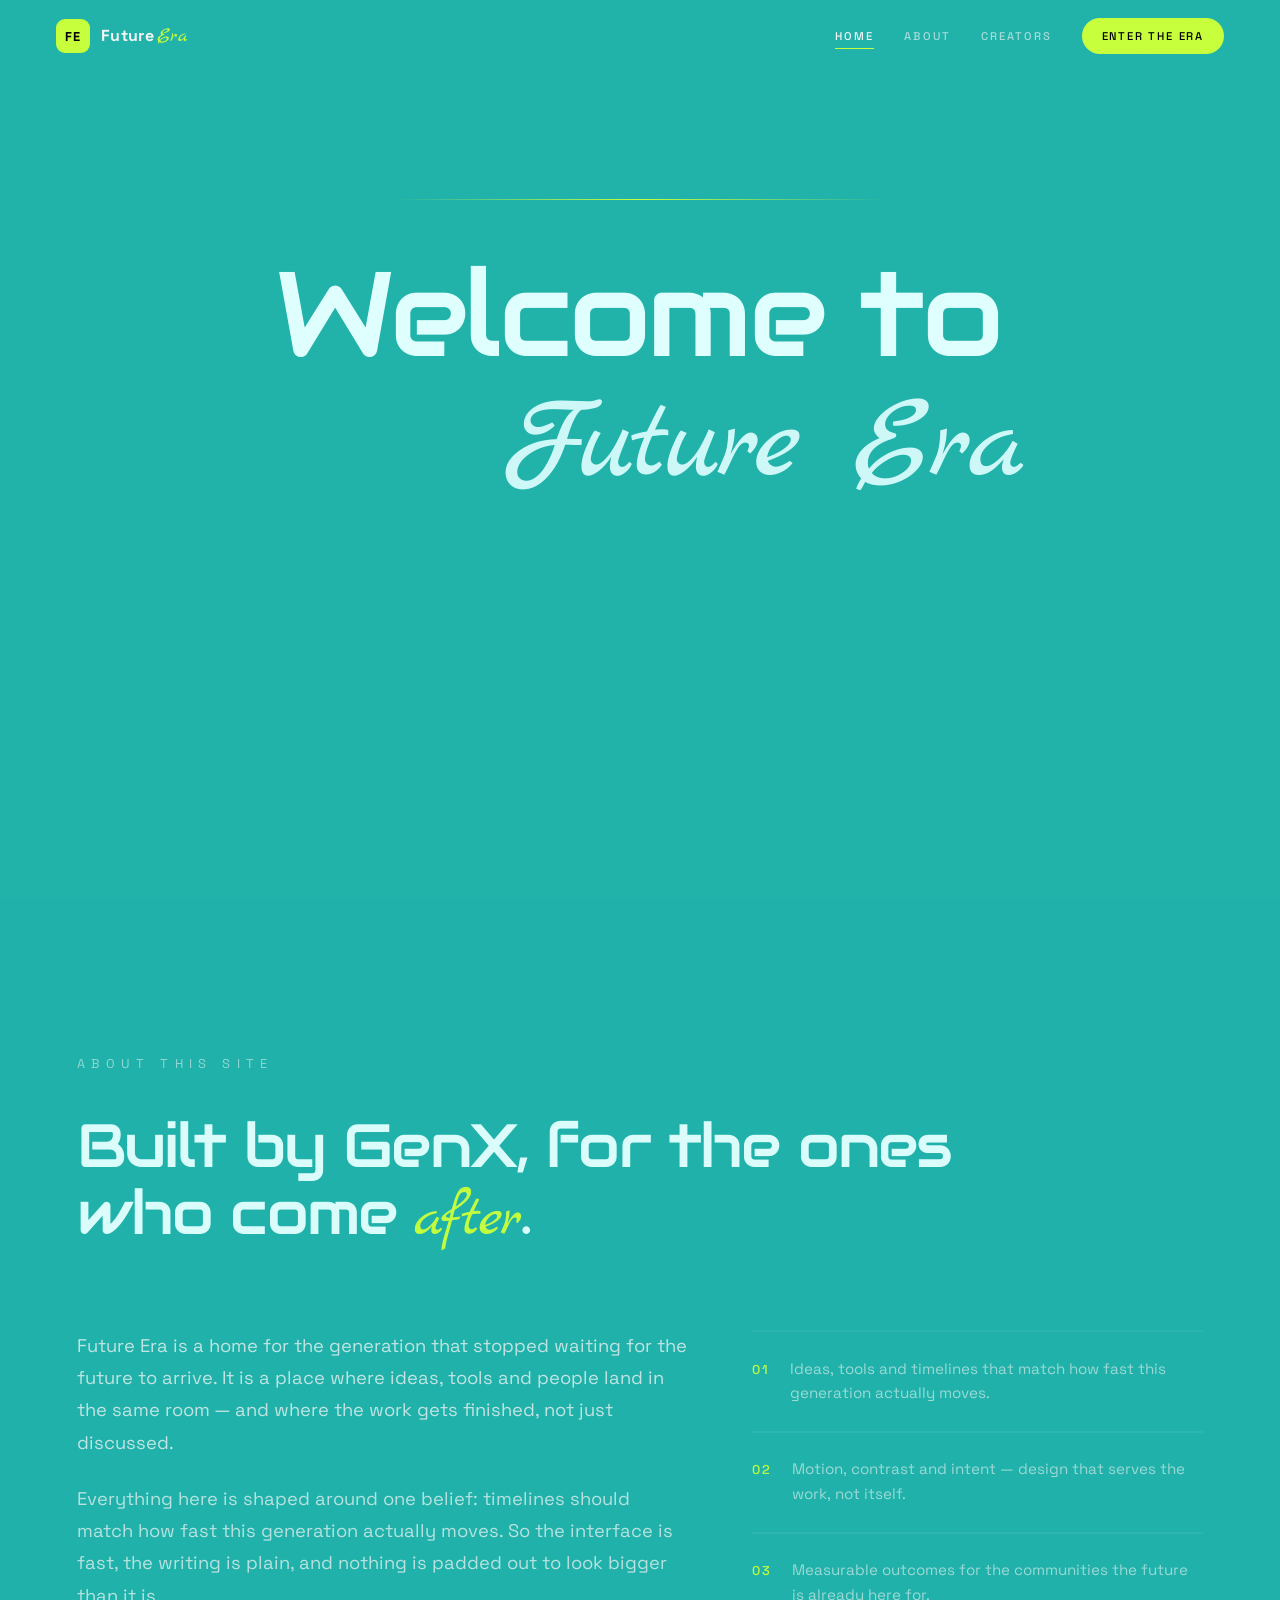
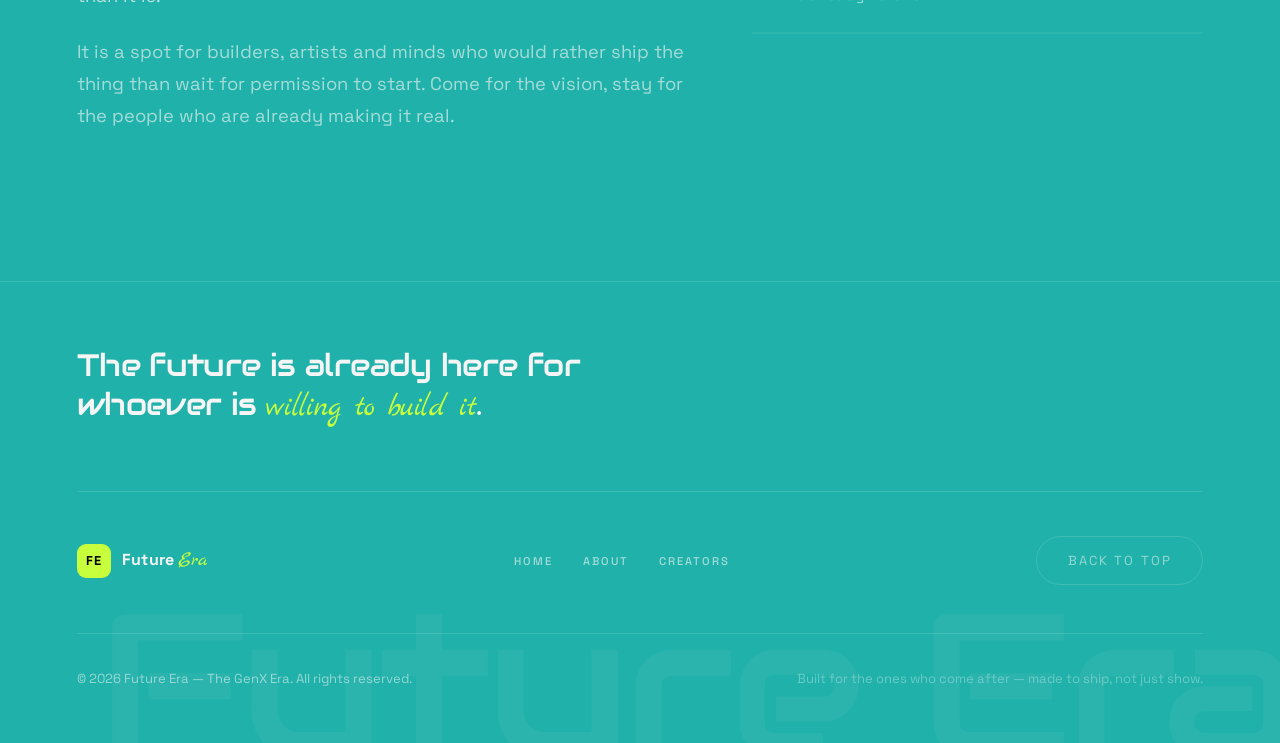
==== Frontend/index.html @ 9cb33aa2 "new project FutureEra" ====
<!DOCTYPE html>
<html lang="en">

<head>
    <meta charset="UTF-8" />
    <meta name="viewport" content="width=device-width, initial-scale=1.0" />
    <title>Future Era — The GenX Era</title>
    <link rel="preconnect" href="https://fonts.googleapis.com" />
    <link rel="preconnect" href="https://fonts.gstatic.com" crossorigin />
    <link
        href="https://fonts.googleapis.com/css2?family=Asimovian&family=Audiowide&family=Marck+Script&family=Space+Grotesk:wght@400;500;700&display=swap"
        rel="stylesheet">
    <link rel="stylesheet" href="style.css" />
</head>

<body>

    <!-- ============ NAVBAR ============ -->
    <header class="nav" id="nav">
        <a href="#intro" class="nav__logo" aria-label="Future Era — home">
            <span class="nav__mark" aria-hidden="true">FE</span>
            <span class="nav__word">Future<em>Era</em></span>
        </a>

        <nav class="nav__links" id="nav-links" aria-label="Main">
            <a href="#intro" class="nav__link is-active">Home</a>
            <a href="#about" class="nav__link">About</a>
            <a href="creators.html" class="nav__link">Creators</a>
            <a href="career.html" class="nav__cta">Enter the Era</a>
        </nav>

        <button class="nav__toggle" id="nav-toggle" aria-label="Toggle menu" aria-expanded="false"
            aria-controls="nav-links">
            <span></span><span></span><span></span>
        </button>
    </header>

    <!-- ============ PAGE 1 : INTRO ============ -->
    <section class="intro" id="intro">
        <div class="intro__grain" aria-hidden="true"></div>

        <div class="intro__inner">

            <span class="intro__eyebrow">Built by setu</span>

            <div class="intro__rule" aria-hidden="true"><span></span></div>

            <h1 class="intro__title">Welcome to</h1>
            <h1 class="intro__title1">Future Era</h1>

            <p class="intro__subtitle">The GenX Era</p>

            <div class="intro__actions">
                <a href="career.html" class="btn btn--solid">Enter the Era</a>
                <a href="#about" class="btn btn--ghost">Explore</a>
            </div>
        </div>

        
    </section>

    <!-- ============ PAGE 2 : ABOUT ============ -->
    <section class="about" id="about">
        <div class="about__inner">

            <span class="about__eyebrow" data-reveal>About this site</span>

            <h2 class="about__title" data-reveal>
                Built by GenX, for the ones<br />who come <em>after</em>.
            </h2>

            <div class="about__body">
                <div class="about__copy">
                    <p>
                        Future Era is a home for the generation that stopped waiting for the future
                        to arrive. It is a place where ideas, tools and people land in the same room
                        — and where the work gets finished, not just discussed.
                    </p>
                    <p>
                        Everything here is shaped around one belief: timelines should match how fast
                        this generation actually moves. So the interface is fast, the writing is
                        plain, and nothing is padded out to look bigger than it is.
                    </p>
                    <p>
                        It is a spot for builders, artists and minds who would rather ship the thing
                        than wait for permission to start. Come for the vision, stay for the people
                        who are already making it real.
                    </p>
                </div>

                <ul class="about__facts" data-reveal>
                    <li>
                        <strong>01</strong>
                        <span>Ideas, tools and timelines that match how fast this generation actually moves.</span>
                    </li>
                    <li>
                        <strong>02</strong>
                        <span>Motion, contrast and intent — design that serves the work, not itself.</span>
                    </li>
                    <li>
                        <strong>03</strong>
                        <span>Measurable outcomes for the communities the future is already here for.</span>
                    </li>
                </ul>
            </div>

        </div>
    </section>

    <!-- ============ FOOTER ============ -->
    <footer class="footer" id="footer">
        <div class="footer__inner">

            <p class="footer__statement">
                The future is already here for<br />whoever is <em>willing to build it</em>.
            </p>

            <div class="footer__top">
                <a href="#intro" class="footer__logo" aria-label="Future Era — back to top">
                    <span class="footer__mark">FE</span>
                    <span class="footer__word">Future<em>Era</em></span>
                </a>

                <nav class="footer__links" aria-label="Footer">
                    <a href="#intro">Home</a>
                    <a href="#about">About</a>
                    <a href="creators.html">Creators</a>
                </nav>

                <a href="#intro" class="btn btn--ghost footer__back">Back to top</a>
            </div>

            <div class="footer__bottom">
                <p class="footer__copy">
                    © <span id="year"></span> Future Era — The GenX Era. All rights reserved.
                </p>

                <p class="footer__tagline">
                    Built for the ones who come after — made to ship, not just show.
                </p>
            </div>

        </div>
    </footer>

    <script src="vendor/gsap.min.js"></script>
    <script src="vendor/ScrollTrigger.min.js"></script>
    <script src="script.js"></script>
</body>

</html>
---- Frontend/style.css ----
﻿* {
    margin: 0;
    padding: 0;
    box-sizing: border-box;
}

html {
    scroll-behavior: smooth;
}

body {
    background: lightseagreen;
    color: lightcyan;
    overflow-x: hidden;
}

a {
    color: inherit;
    text-decoration: none;
}

/* ================= NAVBAR ================= */

.nav {
    position: fixed;
    top: 0;
    left: 0;
    right: 0;
    z-index: 100;
    display: flex;
    align-items: center;
    justify-content: space-between;
    gap: 24px;
    padding: 18px clamp(20px, 5vw, 56px);
    background: transparent;
    border-bottom: 1px solid transparent;
    transition: background 0.4s cubic-bezier(0.16, 1, 0.3, 1),
        border-color 0.4s cubic-bezier(0.16, 1, 0.3, 1),
        padding 0.4s cubic-bezier(0.16, 1, 0.3, 1);
}

/* solid bar once the page has scrolled past the top */
.nav.is-stuck {
    background: rgba(32, 105, 100, 0.72);
    backdrop-filter: blur(14px);
    -webkit-backdrop-filter: blur(14px);
    border-bottom-color: rgba(245, 245, 245, 0.14);
    padding-top: 12px;
    padding-bottom: 12px;
}

/* --- logo (top left) --- */
.nav__logo {
    display: inline-flex;
    align-items: center;
    gap: 11px;
    flex-shrink: 0;
}

.nav__mark {
    display: grid;
    place-items: center;
    width: 34px;
    height: 34px;
    border-radius: 9px;
    background: #c8ff3d;
    color: #000000;
    font-family: "Space Grotesk", "Inter", system-ui, sans-serif;
    font-weight: 700;
    font-size: 12.8px;
    letter-spacing: 0.04em;
    transition: transform 0.5s cubic-bezier(0.16, 1, 0.3, 1),
        background 0.4s ease, color 0.4s ease;
}

.nav__logo:hover .nav__mark {
    transform: rotate(-8deg) scale(1.06);
    background: #ffffff;
}

.nav__word {
    font-family: "Space Grotesk", "Inter", system-ui, sans-serif;
    font-weight: 700;
    font-size: 16px;
    letter-spacing: 0.02em;
    color: #f5f5f5;
    white-space: nowrap;
}

.nav__word em {
    font-family: "Marck Script", cursive;
    font-style: normal;
    font-weight: 400;
    font-size: 20px;
    color: #c8ff3d;
    margin-left: 3px;
}

/* --- links --- */
.nav__links {
    display: flex;
    align-items: center;
    gap: clamp(16px, 2.4vw, 30px);
}

.nav__link {
    position: relative;
    font-family: "Space Grotesk", "Inter", system-ui, sans-serif;
    font-size: 11.2px;
    font-weight: 500;
    letter-spacing: 0.18em;
    text-transform: uppercase;
    color: rgba(245, 245, 245, 0.62);
    padding: 6px 0;
    transition: color 0.3s ease;
    white-space: nowrap;
}

.nav__link::after {
    content: "";
    position: absolute;
    left: 0;
    bottom: 0;
    width: 100%;
    height: 1px;
    background: #c8ff3d;
    transform: scaleX(0);
    transform-origin: right;
    transition: transform 0.4s cubic-bezier(0.16, 1, 0.3, 1);
}

.nav__link:hover,
.nav__link.is-active {
    color: #f5f5f5;
}

.nav__link:hover::after,
.nav__link.is-active::after {
    transform: scaleX(1);
    transform-origin: left;
}

.nav__cta {
    font-family: "Space Grotesk", "Inter", system-ui, sans-serif;
    font-size: 11.2px;
    font-weight: 500;
    letter-spacing: 0.16em;
    text-transform: uppercase;
    padding: 11px 20px;
    border-radius: 999px;
    background: #c8ff3d;
    color: #000000;
    white-space: nowrap;
    transition: background 0.4s cubic-bezier(0.16, 1, 0.3, 1),
        color 0.4s cubic-bezier(0.16, 1, 0.3, 1);
}

.nav__cta:hover {
    background: #ffffff;
    color: #000000;
}

/* --- mobile toggle --- */
.nav__toggle {
    display: none;
    flex-direction: column;
    justify-content: center;
    gap: 5px;
    width: 38px;
    height: 38px;
    padding: 0 8px;
    background: transparent;
    border: 1px solid rgba(245, 245, 245, 0.14);
    border-radius: 9px;
    cursor: pointer;
}

.nav__toggle span {
    display: block;
    height: 1.5px;
    width: 100%;
    background: #f5f5f5;
    transition: transform 0.35s cubic-bezier(0.16, 1, 0.3, 1), opacity 0.25s ease;
}

.nav__toggle[aria-expanded="true"] span:nth-child(1) {
    transform: translateY(6.5px) rotate(45deg);
}

.nav__toggle[aria-expanded="true"] span:nth-child(2) {
    opacity: 0;
}

.nav__toggle[aria-expanded="true"] span:nth-child(3) {
    transform: translateY(-6.5px) rotate(-45deg);
}

@media (max-width: 900px) {
    .nav__toggle {
        display: flex;
    }

    .nav__links {
        position: absolute;
        top: 100%;
        left: 0;
        right: 0;
        flex-direction: column;
        align-items: stretch;
        gap: 0;
        padding: 0 clamp(20px, 5vw, 56px);
        background: rgba(24, 82, 78, 0.96);
        backdrop-filter: blur(14px);
        -webkit-backdrop-filter: blur(14px);
        border-bottom: 1px solid rgba(245, 245, 245, 0.14);
        max-height: 0;
        overflow: hidden;
        transition: max-height 0.45s cubic-bezier(0.16, 1, 0.3, 1),
            padding 0.45s cubic-bezier(0.16, 1, 0.3, 1);
    }

    .nav__links.is-open {
        max-height: 420px;
        padding-top: 10px;
        padding-bottom: 18px;
    }

    .nav__link,
    .nav__cta {
        padding: 14px 0;
        text-align: left;
    }

    .nav__cta {
        margin-top: 12px;
        text-align: center;
    }
}

/* ================= INTRO (PAGE 1) ================= */

.intro {
    position: relative;
    min-height: 100svh;
    display: grid;
    place-items: center;
    background: transparent;
    overflow: hidden;
    padding: 6vw 6vw 12vw;
}

.intro__grain {
    position: absolute;
    inset: -50%;
    background-image: url("data:image/svg+xml,%3Csvg xmlns='http://www.w3.org/2000/svg' width='160' height='160'%3E%3Cfilter id='n'%3E%3CfeTurbulence type='fractalNoise' baseFrequency='0.85' numOctaves='3'/%3E%3C/filter%3E%3Crect width='160' height='160' filter='url(%23n)' opacity='0.32'/%3E%3C/svg%3E");
    opacity: 0.035;
    pointer-events: none;
}

.intro__inner {
    position: relative;
    width: 100%;
    max-width: 1200px;
    text-align: center;
}

.intro__eyebrow {
    display: inline-block;
    font-family: "Space Grotesk", "Inter", system-ui, sans-serif;
    font-size: clamp(10.4px, 1vw, 12.8px);
    letter-spacing: 0.5em;
    text-transform: uppercase;
    color: rgba(245, 245, 245, 0.55);
    margin-bottom: clamp(24px, 4vw, 40px);
    opacity: 0;
}

.intro__rule {
    height: 1px;
    width: min(520px, 70vw);
    margin: 0 auto clamp(28.8px, 4vw, 48px);
    background: lightseagreen;
    overflow: hidden;
}

.intro__rule span {
    display: block;
    height: 100%;
    width: 100%;
    background: linear-gradient(90deg, transparent, #c8ff3d, transparent);
    transform: scaleX(0);
    transform-origin: center;
}

.intro__title,
.intro__title1 {
    font-family: "Audiowide", sans-serif;
    font-weight: 400;
    font-style: normal;
    font-size: clamp(48px, 10vw, 120px);
    line-height: 1.1;
    letter-spacing: -0.03em;
    margin: 0;
    opacity: 0;
}

.intro__title1 {
    font-family: "Marck Script", sans-serif;
    font-weight: 400;
    font-style: normal;
    font-size: clamp(48px, 10vw, 120px);
    line-height: 1.1;
    letter-spacing: -0.03em;
    margin: 0;
}

.intro__subtitle {
    font-family: "Audiowide", sans-serif;
    font-weight: 400;
    font-style: normal;
    font-size: clamp(16px, 2.6vw, 32px);
    letter-spacing: 0.02em;
    color: #c8ff3d;
    margin-top: clamp(16px, 2.4vw, 25.6px);
    opacity: 0;
}

.intro__actions {
    display: flex;
    flex-wrap: wrap;
    gap: 14.4px;
    justify-content: center;
    margin-top: clamp(35.2px, 5vw, 54.4px);
    opacity: 0;
}

.btn {
    font-family: "Space Grotesk", "Inter", system-ui, sans-serif;
    font-size: 13.1px;
    letter-spacing: 0.16em;
    text-transform: uppercase;
    padding: 15.2px 30.4px;
    border-radius: 999px;
    border: 1px solid rgba(245, 245, 245, 0.14);
    background: transparent;
    cursor: pointer;
    transition: background 0.4s cubic-bezier(0.16, 1, 0.3, 1),
        color 0.4s cubic-bezier(0.16, 1, 0.3, 1),
        border-color 0.4s cubic-bezier(0.16, 1, 0.3, 1);
}

.btn--solid {
    background: #c8ff3d;
    color: #000000;
    border-color: #c8ff3d;
}

.btn--solid:hover {
    background: #ffffff;
    border-color: #ffffff;
}

.btn--ghost {
    color: rgba(245, 245, 245, 0.55);
}

.btn--ghost:hover {
    color: #000000;
    background: #ffffff;
    border-color: #ffffff;
}

.scroll-cue {
    position: absolute;
    left: 50%;
    bottom: clamp(24px, 4vw, 41.6px);
    transform: translateX(-50%);
    display: flex;
    flex-direction: column;
    align-items: center;
    gap: 11.2px;
    opacity: 0;
}

.scroll-cue__label {
    font-size: 9.6px;
    letter-spacing: 0.4em;
    text-transform: uppercase;
    color: rgba(245, 245, 245, 0.55);
}

.scroll-cue__line {
    display: block;
    width: 1px;
    height: 54px;
    background: rgba(245, 245, 245, 0.14);
    position: relative;
    overflow: hidden;
}

.scroll-cue__line i {
    position: absolute;
    inset: 0;
    background: #f5f5f5;
    transform: scaleY(0);
    transform-origin: top;
}

/* ================= ABOUT (PAGE 2) ================= */

.about {
    position: relative;
    background: lightseagreen;
    padding: clamp(80px, 12vw, 160px) 6vw;
}

.about__inner {
    max-width: 1200px;
    margin: 0 auto;
}

.about__eyebrow {
    display: block;
    font-family: "Space Grotesk", "Inter", system-ui, sans-serif;
    font-size: clamp(10.4px, 1vw, 12.8px);
    letter-spacing: 0.5em;
    text-transform: uppercase;
    color: rgba(245, 245, 245, 0.55);
    margin-bottom: clamp(24px, 4vw, 40px);
}

.about__title {
    font-family: "Audiowide", sans-serif;
    font-weight: 400;
    font-size: clamp(30.4px, 5.4vw, 61.2px);
    line-height: 1.1;
    letter-spacing: -0.03em;
    max-width: 20ch;
    margin-bottom: clamp(48px, 6vw, 88px);
}

.about__title em {
    font-family: "Marck Script", cursive;
    font-style: normal;
    color: #c8ff3d;
}

.about__body {
    display: grid;
    grid-template-columns: minmax(0, 1.15fr) minmax(0, 0.85fr);
    gap: clamp(32px, 5vw, 72px);
    align-items: start;
}

.about__copy p {
    font-family: "Space Grotesk", "Inter", system-ui, sans-serif;
    font-size: clamp(15.2px, 1.5vw, 18.4px);
    line-height: 1.75;
    color: rgba(245, 245, 245, 0.78);
    max-width: 56ch;
}

.about__copy p+p {
    margin-top: 1.2em;
}

.about__facts {
    list-style: none;
    border-top: 1px solid rgba(245, 245, 245, 0.14);
}

.about__facts li {
    display: flex;
    gap: 20px;
    padding: clamp(18px, 2vw, 26px) 0;
    border-bottom: 1px solid rgba(245, 245, 245, 0.14);
}

.about__facts strong {
    font-family: "Space Grotesk", "Inter", system-ui, sans-serif;
    font-size: 12.8px;
    font-weight: 500;
    letter-spacing: 0.16em;
    color: #c8ff3d;
    flex-shrink: 0;
    padding-top: 4px;
}

.about__facts span {
    font-family: "Space Grotesk", "Inter", system-ui, sans-serif;
    font-size: 15.2px;
    line-height: 1.6;
    color: rgba(245, 245, 245, 0.6);
}

/* ================= CREATORS (PAGE 3) ================= */

.creators {
    position: relative;
    background: lightseagreen;
    padding: clamp(80px, 12vw, 160px) 6vw;
    border-top: 1px solid rgba(245, 245, 245, 0.14);
}

.creators__inner {
    max-width: 1200px;
    margin: 0 auto;
}

.creators__eyebrow {
    display: block;
    font-family: "Space Grotesk", "Inter", system-ui, sans-serif;
    font-size: clamp(10.4px, 1vw, 12.8px);
    letter-spacing: 0.5em;
    text-transform: uppercase;
    color: rgba(245, 245, 245, 0.55);
    margin-bottom: clamp(24px, 4vw, 40px);
}

.creators__title {
    font-family: "Audiowide", sans-serif;
    font-weight: 400;
    font-size: clamp(30.4px, 5.4vw, 61.2px);
    line-height: 1.1;
    letter-spacing: -0.03em;
    margin-bottom: clamp(20px, 2.4vw, 30px);
}

.creators__title em {
    font-family: "Marck Script", cursive;
    font-style: normal;
    color: #c8ff3d;
}

.creators__lede {
    font-family: "Space Grotesk", "Inter", system-ui, sans-serif;
    font-size: clamp(15.2px, 1.5vw, 18.4px);
    line-height: 1.75;
    color: rgba(245, 245, 245, 0.7);
    max-width: 54ch;
    margin-bottom: clamp(40px, 5vw, 68px);
}

/* open list â€” hairline rows, no boxes */
.creators__listwrap {
    position: relative;
}

.creators__rail {
    position: absolute;
    top: 0;
    bottom: 0;
    left: 0;
    width: 1px;
    background: rgba(245, 245, 245, 0.14);
    overflow: hidden;
}

.creators__rail span {
    position: absolute;
    inset: 0;
    background: #c8ff3d;
    transform: scaleY(0);
    transform-origin: top;
}

@media (min-width: 901px) {
    .creators__list {
        padding-left: 28px;
    }
}

@media (max-width: 900px) {
    .creators__rail {
        display: none;
    }
}

.creators__list {
    border-top: 1px solid rgba(245, 245, 245, 0.14);
}

.creator {
    display: grid;
    grid-template-columns: 56px minmax(0, 1fr) 130px;
    grid-template-areas:
        "num name role"
        "num bio  bio";
    align-items: baseline;
    column-gap: clamp(16px, 2.4vw, 32px);
    padding: clamp(24px, 3vw, 36px) 0;
    border-bottom: 1px solid rgba(245, 245, 245, 0.14);
    transition: background 0.5s cubic-bezier(0.16, 1, 0.3, 1);
}

.creator:hover {
    background: rgba(245, 245, 245, 0.04);
}

.creator__num {
    grid-area: num;
    font-family: "Space Grotesk", "Inter", system-ui, sans-serif;
    font-size: 11.6px;
    font-weight: 500;
    letter-spacing: 0.24em;
    color: rgba(245, 245, 245, 0.35);
}

.creator__name {
    grid-area: name;
    min-width: 0;
    font-family: "Space Grotesk", "Inter", system-ui, sans-serif;
    font-weight: 700;
    font-size: clamp(19.5px, 2.2vw, 26px);
    line-height: 1.2;
    letter-spacing: -0.02em;
    color: #f5f5f5;
}

/* name is the link â€” the handle slides out of it on hover */
.creator__link {
    display: inline-flex;
    align-items: center;
    max-width: 100%;
    color: inherit;
    text-decoration: none;
    border-radius: 4px;
    transition: color 0.35s ease;
}

.creator__nameText {
    white-space: nowrap;
}

.creator__handle {
    display: inline-flex;
    align-items: center;
    gap: 7px;
    max-width: 0;
    margin-left: 0;
    opacity: 0;
    overflow: hidden;
    white-space: nowrap;
    font-family: "Space Grotesk", "Inter", system-ui, sans-serif;
    font-size: 13.1px;
    font-weight: 500;
    letter-spacing: 0.04em;
    color: #c8ff3d;
    transition: max-width 0.55s cubic-bezier(0.16, 1, 0.3, 1),
        margin-left 0.55s cubic-bezier(0.16, 1, 0.3, 1),
        opacity 0.3s ease;
}

.creator__icon {
    width: 15px;
    height: 15px;
    flex-shrink: 0;
}

.creator__link:hover,
.creator__link:focus-visible {
    color: #c8ff3d;
}

.creator__link:hover .creator__handle,
.creator__link:focus-visible .creator__handle {
    max-width: 320px;
    margin-left: 14px;
    opacity: 1;
}

.creator__link:focus-visible {
    outline: 1px solid #c8ff3d;
    outline-offset: 5px;
}

.creator__role {
    grid-area: role;
    justify-self: start;
    font-family: "Space Grotesk", "Inter", system-ui, sans-serif;
    font-size: 11.6px;
    font-weight: 500;
    letter-spacing: 0.2em;
    text-transform: uppercase;
    color: #c8ff3d;
    padding: 6px 13px;
    border: 1px solid rgba(200, 255, 61, 0.32);
    border-radius: 999px;
    white-space: nowrap;
}

.creator__bio {
    grid-area: bio;
    font-family: "Space Grotesk", "Inter", system-ui, sans-serif;
    font-size: 15.2px;
    line-height: 1.65;
    color: rgba(245, 245, 245, 0.55);
    max-width: 62ch;
    margin-top: 10px;
}

@media (max-width: 640px) {
    .creator {
        grid-template-columns: 44px minmax(0, 1fr);
        grid-template-areas:
            "num  name"
            "bio  bio"
            "role role";
    }

    .creator__role {
        margin-top: 14px;
    }

    .creator__link {
        flex-wrap: wrap;
    }
}

.creators__foot {
    display: flex;
    flex-wrap: wrap;
    align-items: center;
    justify-content: space-between;
    gap: clamp(20px, 3vw, 40px);
    margin-top: clamp(40px, 5vw, 64px);
    padding-top: clamp(28px, 3.6vw, 44px);
    border-top: 1px solid rgba(245, 245, 245, 0.14);
}

.creators__note {
    font-family: "Space Grotesk", "Inter", system-ui, sans-serif;
    font-size: 15.2px;
    line-height: 1.6;
    color: rgba(245, 245, 245, 0.7);
    max-width: 40ch;
}

/* standalone page â€” clears the fixed navbar */
.creators--page {
    min-height: 100svh;
    border-top: 0;
    padding-top: clamp(130px, 17vw, 210px);
}

@media (max-width: 720px) {
    .creators__foot {
        flex-direction: column;
        align-items: flex-start;
    }
}

/* ================= CAREER PATHS ================= */

.career {
    position: relative;
    background: lightseagreen;
    min-height: 100svh;
    padding: clamp(104px, 13vw, 160px) 6vw clamp(72px, 9vw, 120px);
}

/* --- floating back button (this page has no navbar) --- */

.career__top {
    position: fixed;
    top: 22px;
    left: clamp(20px, 5vw, 56px);
    z-index: 100;
}

.backlink {
    display: inline-flex;
    align-items: center;
    gap: 9px;
    font-family: "Space Grotesk", "Inter", system-ui, sans-serif;
    font-size: 11.6px;
    font-weight: 500;
    letter-spacing: 0.2em;
    text-transform: uppercase;
    color: rgba(245, 245, 245, 0.72);
    background: transparent;
    border: 1px solid rgba(200, 255, 61, 0.7);
    border-radius: 999px;
    padding: 12px 22px;
    white-space: nowrap;
    transition: background 0.4s cubic-bezier(0.16, 1, 0.3, 1),
        color 0.4s cubic-bezier(0.16, 1, 0.3, 1),
        border-color 0.4s cubic-bezier(0.16, 1, 0.3, 1);
}

.backlink svg {
    width: 15px;
    height: 15px;
    flex-shrink: 0;
}

.backlink:hover {
    background: #ffffff;
    color: #000000;
    border-color: #c8ff3d;
}

.career__inner {
    max-width: 900px;
    margin: 0 auto;
}

.career__eyebrow {
    display: block;
    font-family: "Space Grotesk", "Inter", system-ui, sans-serif;
    font-size: clamp(10.4px, 1vw, 12.8px);
    letter-spacing: 0.5em;
    text-transform: uppercase;
    color: rgba(245, 245, 245, 0.55);
    margin-bottom: clamp(24px, 4vw, 40px);
}

.career__title {
    font-family: "Audiowide", sans-serif;
    font-weight: 400;
    font-size: clamp(30.4px, 5.4vw, 61.2px);
    line-height: 1.1;
    letter-spacing: -0.03em;
    margin-bottom: clamp(20px, 2.4vw, 30px);
}

.career__title em {
    font-family: "Marck Script", cursive;
    font-style: normal;
    color: #c8ff3d;
}

.career__lede {
    font-family: "Space Grotesk", "Inter", system-ui, sans-serif;
    font-size: clamp(15.2px, 1.5vw, 18.4px);
    line-height: 1.75;
    color: rgba(245, 245, 245, 0.7);
    max-width: 54ch;
}

/* =========================================================
   01 - the form
   Plain controls, short labels. lightseagreen fill, hairline
   borders, lime only for the thing that is actually selected.
   ========================================================= */

.cform {
    display: flex;
    flex-direction: column;
    gap: clamp(22px, 3vw, 34px);
    margin-top: clamp(28px, 4vw, 44px);
    max-width: 860px;
}

.cform__group {
    display: flex;
    flex-direction: column;
    gap: clamp(22px, 3vw, 34px);
}

.cform__group[hidden] {
    display: none;
}

/* shown when the FastAPI backend cannot be reached */
.cform__error {
    margin: 0;
    padding: 18px 20px;
    border: 1px solid rgba(255, 120, 120, 0.45);
    border-radius: 14px;
    background: rgba(255, 90, 90, 0.08);
    color: #ffd9d9;
    font-size: 0.95rem;
    line-height: 1.6;
}

.cform__error code {
    padding: 2px 6px;
    border-radius: 6px;
    background: rgba(0, 0, 0, 0.35);
    color: lightcyan;
    font-size: 0.9em;
}

.cform__foot {
    display: flex;
    flex-direction: column;
    align-items: flex-start;
    gap: 14px;
    padding-top: 8px;
    border-top: 1px solid rgba(245, 245, 245, 0.14);
}

.cform__missing {
    min-height: 1.4em;
    font-family: "Space Grotesk", "Inter", system-ui, sans-serif;
    font-size: 14px;
    line-height: 1.6;
    color: rgba(245, 245, 245, 0.6);
}

/* --- fieldset wrapper --- */

.fset {
    border: 0;
    padding: 0;
    margin: 0;
    min-width: 0;
}

.fset__label {
    display: block;
    width: 100%;
    padding: 0;
    margin-bottom: 12px;
    font-family: "Audiowide", sans-serif;
    font-size: 12px;
    letter-spacing: 0.16em;
    text-transform: uppercase;
    color: #c8ff3d;
}

.fset__hint {
    margin-top: 8px;
    font-size: 13px;
    color: rgba(245, 245, 245, 0.55);
}

.fset__extra {
    margin-top: 14px;
}

.fset__mini {
    display: block;
    margin-bottom: 6px;
    font-size: 12px;
    letter-spacing: 0.08em;
    text-transform: uppercase;
    color: rgba(245, 245, 245, 0.55);
}

/* --- option list --- */

.opts {
    display: grid;
    gap: 8px;
    grid-template-columns: repeat(auto-fill, minmax(210px, 1fr));
}

.opts--stack {
    grid-template-columns: 1fr;
}

.opt {
    display: flex;
    align-items: flex-start;
    gap: 10px;
    padding: 12px 14px;
    background: rgba(245, 245, 245, 0.03);
    border: 1px solid rgba(245, 245, 245, 0.16);
    border-radius: 10px;
    cursor: pointer;
    font-size: 14.5px;
    line-height: 1.45;
    transition: border-color 0.25s ease, background 0.25s ease, color 0.25s ease;
}

.opt:hover {
    border-color: rgba(245, 245, 245, 0.4);
    background: rgba(245, 245, 245, 0.06);
}

.opt__text {
    pointer-events: none;
}

/* the real input stays in the flow for keyboard order, but is not painted */
.opt input[type="radio"],
.opt input[type="checkbox"] {
    flex: 0 0 auto;
    width: 16px;
    height: 16px;
    margin: 2px 0 0;
    accent-color: #c8ff3d;
    cursor: pointer;
}

.opt:has(input:checked) {
    background: rgba(200, 255, 61, 0.08);
    border-color: #c8ff3d;
}

.opt:has(input:focus-visible) {
    outline: 2px solid #c8ff3d;
    outline-offset: 2px;
}

/* --- text input + select --- */

.inp,
.sel {
    width: 100%;
    max-width: 420px;
    padding: 13px 15px;
    background: rgba(245, 245, 245, 0.04);
    border: 1px solid rgba(245, 245, 245, 0.22);
    border-radius: 10px;
    color: #f5f5f5;
    font-family: "Space Grotesk", "Inter", system-ui, sans-serif;
    font-size: 15px;
    transition: border-color 0.25s ease, background 0.25s ease;
}

.inp::placeholder {
    color: rgba(245, 245, 245, 0.38);
}

.inp:hover,
.sel:hover {
    border-color: rgba(245, 245, 245, 0.45);
}

.inp:focus,
.sel:focus {
    outline: none;
    border-color: #c8ff3d;
    background: rgba(200, 255, 61, 0.06);
}

.sel {
    cursor: pointer;
    appearance: none;
    background-image: linear-gradient(45deg, transparent 50%, #c8ff3d 50%),
        linear-gradient(135deg, #c8ff3d 50%, transparent 50%);
    background-position: calc(100% - 20px) 55%, calc(100% - 14px) 55%;
    background-size: 6px 6px, 6px 6px;
    background-repeat: no-repeat;
    padding-right: 42px;
}

.sel:disabled {
    opacity: 0.5;
    cursor: not-allowed;
}

.sel option {
    background: #206964;
    color: #f5f5f5;
}

.addrow {
    display: flex;
    flex-wrap: wrap;
    gap: 10px;
    align-items: stretch;
}

.addrow .inp {
    flex: 1 1 220px;
    max-width: none;
}

.btn--sm {
    padding: 12px 20px;
    font-size: 12px;
}

/* --- quick-add chips --- */

.chips {
    display: flex;
    flex-wrap: wrap;
    gap: 8px;
    margin-top: 12px;
}

.chip {
    display: inline-flex;
    align-items: center;
    gap: 8px;
    padding: 7px 8px 7px 13px;
    background: rgba(200, 255, 61, 0.1);
    border: 1px solid #c8ff3d;
    border-radius: 999px;
    font-size: 13.5px;
}

.chip__x {
    border: 0;
    background: none;
    color: #c8ff3d;
    font-size: 17px;
    line-height: 1;
    padding: 0 4px;
    cursor: pointer;
    border-radius: 50%;
    transition: color 0.2s ease, transform 0.2s ease;
}

.chip__x:hover {
    color: #f5f5f5;
    transform: scale(1.15);
}

/* =========================================================
   02 - the blueprint
   ========================================================= */

.bp {
    background: lightseagreen;
    border-top: 1px solid rgba(245, 245, 245, 0.14);
    padding: clamp(48px, 7vw, 88px) 6vw clamp(56px, 7vw, 96px);
}

.bp[hidden] {
    display: none;
}

.bp__inner {
    max-width: 980px;
    margin: 0 auto;
}

.bp__head {
    padding-bottom: clamp(28px, 4vw, 44px);
    border-bottom: 1px solid rgba(245, 245, 245, 0.14);
}

.bp__role {
    margin: 14px 0 10px;
    font-family: "Asimovian", "Audiowide", sans-serif;
    font-size: clamp(30px, 5vw, 58px);
    line-height: 1.1;
    color: #f5f5f5;
}

.bp__role em {
    font-style: normal;
    color: #c8ff3d;
}

.bp__roleSrc {
    font-family: "Space Grotesk", "Inter", system-ui, sans-serif;
    font-size: 14px;
    color: rgba(245, 245, 245, 0.6);
    max-width: 62ch;
}

.bp__blurb {
    margin-top: 16px;
    font-size: 15.6px;
    line-height: 1.7;
    color: rgba(245, 245, 245, 0.78);
    max-width: 68ch;
}

.bp__meta {
    display: flex;
    flex-wrap: wrap;
    gap: 10px;
    margin-top: 22px;
    list-style: none;
}

.bp__meta li {
    padding: 8px 14px;
    background: rgba(245, 245, 245, 0.04);
    border: 1px solid rgba(245, 245, 245, 0.16);
    border-radius: 999px;
    font-size: 13.5px;
}

.bp__metaLabel {
    margin-right: 8px;
    font-size: 10.5px;
    letter-spacing: 0.14em;
    text-transform: uppercase;
    color: #c8ff3d;
}

.bp__block {
    padding-top: clamp(34px, 5vw, 56px);
}

.bp__blockTitle {
    font-family: "Audiowide", sans-serif;
    font-size: clamp(15px, 1.8vw, 20px);
    color: #f5f5f5;
}

.bp__blockLede {
    margin-top: 8px;
    font-size: 14.5px;
    color: rgba(245, 245, 245, 0.6);
    max-width: 68ch;
}

/* --- per-selection cards --- */

.bp__cards {
    display: grid;
    gap: 16px;
    margin-top: 26px;
    grid-template-columns: repeat(auto-fill, minmax(320px, 1fr));
}

.bp__card {
    padding: 22px 24px 24px;
    background: rgba(245, 245, 245, 0.035);
    border: 1px solid rgba(245, 245, 245, 0.16);
    border-radius: 14px;
    display: flex;
    flex-direction: column;
    gap: 18px;
}

.bp__cardHead {
    display: flex;
    align-items: baseline;
    justify-content: space-between;
    gap: 14px;
    padding-bottom: 14px;
    border-bottom: 1px solid rgba(245, 245, 245, 0.1);
}

.bp__cardHead h3 {
    font-family: "Audiowide", sans-serif;
    font-size: 16px;
    line-height: 1.3;
    color: #f5f5f5;
}

.bp__tag {
    flex: 0 0 auto;
    padding: 4px 10px;
    background: none;
    border: 1px solid #c8ff3d;
    border-radius: 999px;
    font-family: "Space Grotesk", "Inter", system-ui, sans-serif;
    font-size: 9.5px;
    letter-spacing: 0.14em;
    text-transform: uppercase;
    color: #c8ff3d;
    white-space: nowrap;
}

.bp__tag--big {
    display: inline-block;
    align-self: flex-start;
    padding: 6px 14px;
}

.bp__partLabel {
    margin-bottom: 6px;
    font-size: 10.5px;
    letter-spacing: 0.14em;
    text-transform: uppercase;
    color: #c8ff3d;
}

.bp__part p {
    font-size: 14.6px;
    line-height: 1.7;
    color: rgba(245, 245, 245, 0.76);
}

.bp__where {
    list-style: none;
    display: flex;
    flex-direction: column;
    gap: 7px;
}

.bp__where li {
    display: flex;
    align-items: baseline;
    gap: 10px;
}

.bp__where a {
    color: #f5f5f5;
    border-bottom: 1px solid rgba(200, 255, 61, 0.5);
    font-size: 14.4px;
    transition: color 0.2s ease, border-color 0.2s ease;
}

.bp__where a:hover {
    color: #c8ff3d;
    border-bottom-color: #c8ff3d;
}

.bp__kind {
    font-size: 10px;
    letter-spacing: 0.12em;
    text-transform: uppercase;
    color: rgba(245, 245, 245, 0.42);
}

/* --- skills to add --- */

.bp__skills {
    margin-top: 22px;
}

.bp__skillList {
    display: grid;
    gap: 12px;
    grid-template-columns: repeat(auto-fill, minmax(260px, 1fr));
    list-style: none;
}

.bp__skillList li {
    padding: 16px 18px;
    background: rgba(245, 245, 245, 0.03);
    border: 1px solid rgba(245, 245, 245, 0.16);
    border-left: 2px solid #c8ff3d;
    border-radius: 10px;
}

.bp__skillList h4 {
    margin-bottom: 6px;
    font-size: 14.5px;
    color: #f5f5f5;
}

.bp__skillList p {
    font-size: 13.6px;
    line-height: 1.65;
    color: rgba(245, 245, 245, 0.68);
}

.bp__note {
    margin-top: 16px;
    font-size: 13.4px;
    line-height: 1.6;
    color: rgba(245, 245, 245, 0.55);
}

/* --- timeline --- */

.bp__timeline {
    list-style: none;
    margin-top: 26px;
    border-top: 1px solid rgba(245, 245, 245, 0.14);
}

.bp__phase {
    display: grid;
    grid-template-columns: 130px 1fr;
    gap: 6px 26px;
    padding: 24px 0;
    border-bottom: 1px solid rgba(245, 245, 245, 0.14);
}

.bp__phaseWhen {
    grid-row: 1 / span 2;
    font-family: "Audiowide", sans-serif;
    font-size: 12px;
    letter-spacing: 0.1em;
    text-transform: uppercase;
    color: #c8ff3d;
    padding-top: 3px;
}

.bp__phaseName {
    font-family: "Audiowide", sans-serif;
    font-size: 14.5px;
    color: #f5f5f5;
}

.bp__phase p {
    margin-top: 8px;
    font-size: 14.6px;
    line-height: 1.7;
    color: rgba(245, 245, 245, 0.76);
    max-width: 76ch;
}

.bp__actions {
    display: flex;
    flex-wrap: wrap;
    gap: 12px;
    padding-top: clamp(34px, 5vw, 52px);
    margin-top: clamp(30px, 4vw, 46px);
    border-top: 1px solid rgba(245, 245, 245, 0.14);
}

.btn:disabled {
    opacity: 0.4;
    cursor: not-allowed;
    transform: none !important;
}

/* --- focus + motion --- */

.page-career .opt:has(input:focus-visible),
.page-career .inp:focus-visible,
.page-career .sel:focus-visible,
.page-career .btn:focus-visible,
.page-career .backlink:focus-visible,
.page-career .chip__x:focus-visible,
.page-career .bp__where a:focus-visible {
    outline: 2px solid #c8ff3d;
    outline-offset: 2px;
}

@media (max-width: 620px) {
    .bp__phase {
        grid-template-columns: 1fr;
    }

    .bp__phaseWhen {
        grid-row: auto;
    }
}

/* --- print: the blueprint only --- */

@media print {

    .career__top,
    .career,
    .footer,
    .bp__actions {
        display: none !important;
    }

    .bp {
        border: 0;
        padding: 0;
    }

    .bp__card,
    .bp__skillList li {
        break-inside: avoid;
        background: none;
        border-color: #999;
    }

    .bp__cardHead h3,
    .bp__phaseName {
        color: #000;
    }

    .bp__part p,
    .bp__phase p,
    .bp__skillList p,
    .bp__blurb {
        color: #222;
    }

    .bp__role {
        color: #000;
    }

    body {
        background: #fff;
        color: #000;
    }
}

@media (prefers-reduced-motion: reduce) {

    .opt,
    .inp,
    .sel,
    .chip__x,
    .bp__where a {
        transition: none;
    }
}

/* ================= FOOTER ================= */

.footer {
    position: relative;
    overflow: hidden;
    background: lightseagreen;
    padding: clamp(40px, 6vw, 64px) 6vw 56px;
    border-top: 1px solid rgba(245, 245, 245, 0.14);
}

/* oversized watermark wordmark */
.footer::after {
    content: "Future Era";
    position: absolute;
    right: -0.06em;
    bottom: -0.22em;
    font-family: "Audiowide", sans-serif;
    font-size: clamp(72px, 16vw, 230px);
    line-height: 1;
    letter-spacing: -0.03em;
    color: rgba(245, 245, 245, 0.05);
    pointer-events: none;
    user-select: none;
}

.footer__inner {
    position: relative;
    z-index: 1;
    max-width: 1200px;
    margin: 0 auto;
    display: flex;
    flex-direction: column;
    gap: clamp(32px, 4vw, 48px);
}

/* oversized statement line â€” the footer's own signature block */
.footer__statement {
    font-family: "Audiowide", sans-serif;
    font-size: clamp(19.5px, 2.6vw, 31.2px);
    line-height: 1.25;
    letter-spacing: -0.02em;
    color: #f5f5f5;
    max-width: 22ch;
    margin-bottom: clamp(8px, 1.5vw, 16px);
}

.footer__statement em {
    font-family: "Marck Script", cursive;
    font-style: normal;
    color: #c8ff3d;
}

.footer__top {
    display: flex;
    flex-wrap: wrap;
    align-items: center;
    justify-content: space-between;
    gap: clamp(20px, 3vw, 40px);
    padding-top: clamp(28px, 3.6vw, 44px);
    border-top: 1px solid rgba(245, 245, 245, 0.14);
}

.footer__logo {
    display: inline-flex;
    align-items: center;
    gap: 11px;
}

.footer__mark {
    display: grid;
    place-items: center;
    width: 34px;
    height: 34px;
    border-radius: 9px;
    background: #c8ff3d;
    color: #000000;
    font-family: "Space Grotesk", "Inter", system-ui, sans-serif;
    font-weight: 700;
    font-size: 12.8px;
    letter-spacing: 0.04em;
    transition: transform 0.5s cubic-bezier(0.16, 1, 0.3, 1),
        background 0.4s ease;
}

.footer__logo:hover .footer__mark {
    transform: rotate(-8deg) scale(1.06);
    background: #ffffff;
}

.footer__word {
    font-family: "Space Grotesk", "Inter", system-ui, sans-serif;
    font-weight: 700;
    font-size: 16px;
    letter-spacing: 0.02em;
    color: #f5f5f5;
    white-space: nowrap;
}

.footer__word em {
    font-family: "Marck Script", cursive;
    font-style: normal;
    font-weight: 400;
    font-size: 20px;
    color: #c8ff3d;
    margin-left: 3px;
}

.footer__links {
    display: flex;
    flex-wrap: wrap;
    align-items: center;
    gap: clamp(16px, 2.4vw, 30px);
}

.footer__links a {
    position: relative;
    font-family: "Space Grotesk", "Inter", system-ui, sans-serif;
    font-size: 11.2px;
    font-weight: 500;
    letter-spacing: 0.18em;
    text-transform: uppercase;
    color: rgba(245, 245, 245, 0.62);
    padding: 6px 0;
    white-space: nowrap;
    transition: color 0.3s ease;
}

.footer__links a::after {
    content: "";
    position: absolute;
    left: 0;
    bottom: 0;
    width: 100%;
    height: 1px;
    background: #c8ff3d;
    transform: scaleX(0);
    transform-origin: right;
    transition: transform 0.4s cubic-bezier(0.16, 1, 0.3, 1);
}

.footer__links a:hover {
    color: #f5f5f5;
}

.footer__links a:hover::after {
    transform: scaleX(1);
    transform-origin: left;
}

.footer__back {
    color: rgba(245, 245, 245, 0.55);
}

.footer__bottom {
    display: flex;
    flex-wrap: wrap;
    align-items: baseline;
    justify-content: space-between;
    gap: 10px;
    padding-top: clamp(24px, 3vw, 36px);
    border-top: 1px solid rgba(245, 245, 245, 0.14);
}

.footer__copy,
.footer__tagline {
    font-family: "Space Grotesk", "Inter", system-ui, sans-serif;
    font-size: 13.1px;
    color: rgba(245, 245, 245, 0.55);
}

.footer__tagline {
    color: rgba(245, 245, 245, 0.35);
}

@media (max-width: 720px) {
    .footer__top {
        flex-direction: column;
        align-items: flex-start;
    }

    .footer__links {
        justify-content: flex-start;
    }

    .footer__back {
        align-self: flex-start;
    }

    .footer__bottom {
        flex-direction: column;
    }
}

/* ================= REDUCED MOTION ================= */

@media (prefers-reduced-motion: reduce) {
    html {
        scroll-behavior: auto;
    }
}

/* =========================================================
   MOTION FALLBACK
   =========================================================
   The hero and the scroll cue start at opacity: 0 (and the rule / cue line at
   scale 0) so GSAP can draw them in. Those starting states are only ever undone
   by a GSAP timeline, so if GSAP never runs the content would stay invisible
   forever. script.js sets .no-motion on <html> when it is not going to animate
   - the vendor file failed to load, or the visitor prefers reduced motion - and
   these rules put the content back. */

.no-motion .intro__eyebrow,
.no-motion .intro__title,
.no-motion .intro__title1,
.no-motion .intro__subtitle,
.no-motion .intro__actions,
.no-motion .scroll-cue {
    opacity: 1;
}

.no-motion .intro__rule span,
.no-motion .scroll-cue__line i {
    transform: none;
}
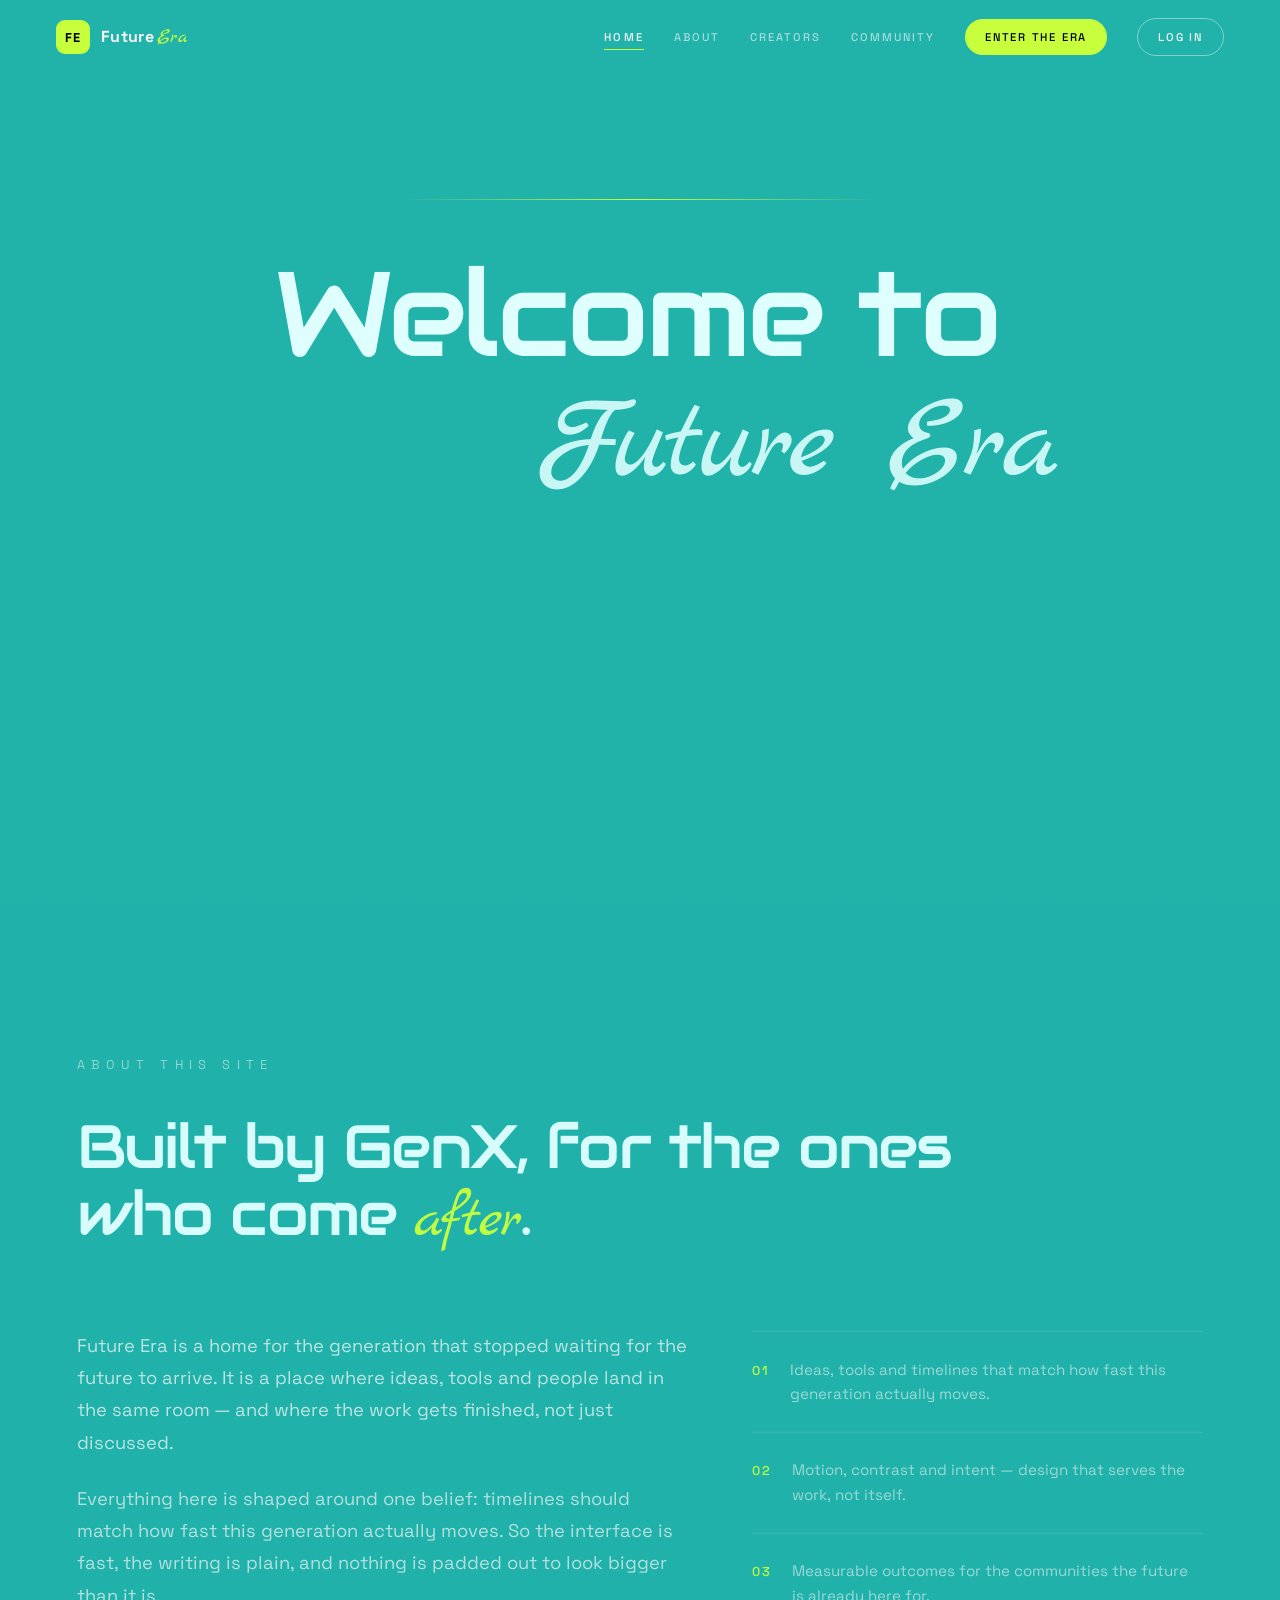
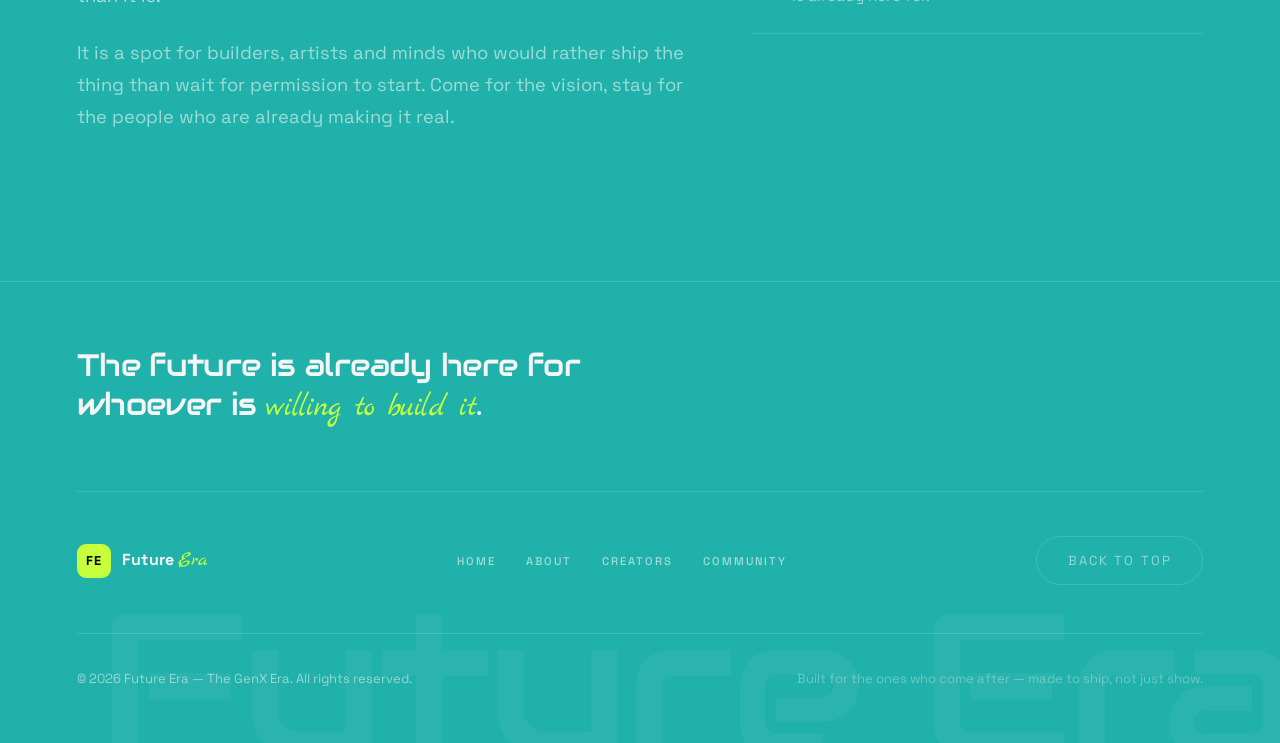
==== commit f3384ddd: "added community and profile" ====
--- a/Frontend/index.html
+++ b/Frontend/index.html
@@ -26,7 +26,18 @@
             <a href="#intro" class="nav__link is-active">Home</a>
             <a href="#about" class="nav__link">About</a>
             <a href="creators.html" class="nav__link">Creators</a>
+            <a href="community.html" class="nav__link">Community</a>
             <a href="career.html" class="nav__cta">Enter the Era</a>
+            <button class="auth__trigger auth__nav-trigger" type="button" data-auth-open>
+                Log in
+            </button>
+            <span class="auth__who" data-auth-who>
+                <button class="prof__chip" type="button" data-profile-open aria-haspopup="dialog">
+                    <span class="auth__avatar" data-auth-initial aria-hidden="true">FE</span>
+                    <span class="prof__chipname" data-profile-chipname>Profile</span>
+                </button>
+                <button class="auth__trigger" type="button" data-auth-signout>Sign out</button>
+            </span>
         </nav>
 
         <button class="nav__toggle" id="nav-toggle" aria-label="Toggle menu" aria-expanded="false"
@@ -125,6 +136,7 @@
                     <a href="#intro">Home</a>
                     <a href="#about">About</a>
                     <a href="creators.html">Creators</a>
+            <a href="community.html">Community</a>
                 </nav>
 
                 <a href="#intro" class="btn btn--ghost footer__back">Back to top</a>
@@ -143,9 +155,124 @@
         </div>
     </footer>
 
+    <!-- ============ LOG IN / SIGN UP ============ -->
+    <dialog class="auth__dialog" id="auth-dialog" aria-labelledby="auth-title">
+        <button class="auth__close" type="button" data-auth-close aria-label="Close">&times;</button>
+
+        <div class="auth__inner">
+            <span class="auth__eyebrow">Members</span>
+            <h2 class="auth__title" id="auth-title">Join the <em>Era</em></h2>
+            <div class="auth__rule" aria-hidden="true"></div>
+
+            <div class="auth__tabs" role="tablist" aria-label="Account">
+                <button class="auth__tab" type="button" role="tab" id="auth-tab-login" data-auth-tab="login"
+                    aria-selected="true" aria-controls="auth-panel-login">Log in</button>
+                <button class="auth__tab" type="button" role="tab" id="auth-tab-signup" data-auth-tab="signup"
+                    aria-selected="false" aria-controls="auth-panel-signup">Sign up</button>
+            </div>
+
+            <p class="auth__msg" id="auth-msg" role="status" aria-live="polite"></p>
+
+            <form class="auth__form is-active" id="auth-panel-login" role="tabpanel"
+                aria-labelledby="auth-tab-login" novalidate>
+                <div class="auth__row">
+                    <label class="auth__label" for="auth-login-email">Email</label>
+                    <input class="inp" type="email" id="auth-login-email" name="email" autocomplete="email"
+                        placeholder="you@example.com" required>
+                </div>
+                <div class="auth__row">
+                    <label class="auth__label" for="auth-login-pass">Password</label>
+                    <input class="inp" type="password" id="auth-login-pass" name="password"
+                        autocomplete="current-password" placeholder="Your password" required>
+                </div>
+                <button class="btn btn--solid auth__submit" type="submit">Log in</button>
+                <p class="auth__note">No account yet? Switch to <strong>Sign up</strong> above.</p>
+            </form>
+
+            <form class="auth__form" id="auth-panel-signup" role="tabpanel" aria-labelledby="auth-tab-signup"
+                novalidate>
+                <div class="auth__row">
+                    <label class="auth__label" for="auth-signup-name">Name</label>
+                    <input class="inp" type="text" id="auth-signup-name" name="name" autocomplete="name"
+                        placeholder="Your name" required>
+                </div>
+                <div class="auth__row">
+                    <label class="auth__label" for="auth-signup-email">Email</label>
+                    <input class="inp" type="email" id="auth-signup-email" name="email" autocomplete="email"
+                        placeholder="you@example.com" required>
+                </div>
+                <div class="auth__row">
+                    <label class="auth__label" for="auth-signup-pass">Password</label>
+                    <input class="inp" type="password" id="auth-signup-pass" name="password"
+                        autocomplete="new-password" placeholder="At least 6 characters" required>
+                </div>
+                <button class="btn btn--solid auth__submit" type="submit">Create account</button>
+                <p class="auth__note">Already have an account? Switch to <strong>Log in</strong> above.</p>
+            </form>
+        </div>
+    </dialog>
+
+    <dialog class="prof__dialog" id="profile-dialog" aria-labelledby="profile-title">
+        <button class="prof__close" type="button" data-profile-close aria-label="Close">&times;</button>
+
+        <div class="prof__inner">
+            <header class="prof__head">
+                <span class="prof__avatar" data-profile-initial aria-hidden="true">F</span>
+                <div class="prof__ident">
+                    <h2 class="prof__title" id="profile-title">Your <em>profile</em></h2>
+                    <p class="prof__email" data-profile-email></p>
+                </div>
+            </header>
+
+            <dl class="prof__stats">
+                <div class="prof__stat">
+                    <dt class="prof__statlabel">Following</dt>
+                    <dd class="prof__statvalue" data-profile-following-count>0</dd>
+                </div>
+                <div class="prof__stat">
+                    <dt class="prof__statlabel">Followers</dt>
+                    <dd class="prof__statvalue" data-profile-followers-count>0</dd>
+                </div>
+                <div class="prof__stat">
+                    <dt class="prof__statlabel">Groups</dt>
+                    <dd class="prof__statvalue" data-profile-group-count>0</dd>
+                </div>
+            </dl>
+
+            <section class="prof__block">
+                <h3 class="prof__blocktitle">Your data</h3>
+                <ul class="prof__tags" data-profile-tags></ul>
+                <p class="prof__empty" data-profile-tags-empty>Pick interests and skills on the
+                    Community page and they show up here.</p>
+            </section>
+
+            <section class="prof__block">
+                <h3 class="prof__blocktitle">Following</h3>
+                <ul class="prof__list" data-profile-following></ul>
+                <p class="prof__empty" data-profile-following-empty>You are not following anyone
+                    yet. Find people on the Community page.</p>
+            </section>
+
+            <section class="prof__block">
+                <h3 class="prof__blocktitle">Followers</h3>
+                <p class="prof__empty">No one follows you yet, and that number is honest rather than
+                    broken. Accounts and follows live in this browser only, with no shared server, so
+                    nobody else's follow can reach your profile. Your following list above is real.</p>
+            </section>
+
+            <section class="prof__block">
+                <h3 class="prof__blocktitle">Groups <span class="prof__hint" data-profile-group-hint></span></h3>
+                <ul class="prof__list" data-profile-groups></ul>
+                <p class="prof__empty" data-profile-groups-empty>You are not in any groups yet. Pick
+                    some below and they are saved to your account.</p>
+                <ul class="prof__choices" data-profile-group-choices></ul>
+            </section>
+        </div>
+    </dialog>
+
     <script src="vendor/gsap.min.js"></script>
     <script src="vendor/ScrollTrigger.min.js"></script>
-    <script src="script.js"></script>
+    <script src="script.js?v=8"></script>
 </body>
 
 </html>
--- a/Frontend/style.css
+++ b/Frontend/style.css
@@ -1,4 +1,4 @@
-﻿* {
+* {
     margin: 0;
     padding: 0;
     box-sizing: border-box;
@@ -220,7 +220,7 @@
     }
 
     .nav__links.is-open {
-        max-height: 420px;
+        max-height: 500px;
         padding-top: 10px;
         padding-bottom: 18px;
     }
@@ -234,6 +234,21 @@
     .nav__cta {
         margin-top: 12px;
         text-align: center;
+    }
+
+    .auth__nav-trigger {
+        width: 100%;
+        justify-content: center;
+        margin-top: 10px;
+    }
+
+    .auth__who.is-shown {
+        width: 100%;
+        justify-content: space-between;
+        margin-top: 10px;
+        padding: 9px 10px 9px 16px;
+        border: 1px solid rgba(245, 245, 245, 0.28);
+        border-radius: 999px;
     }
 }
 
@@ -541,7 +556,7 @@
     margin-bottom: clamp(40px, 5vw, 68px);
 }
 
-/* open list â€” hairline rows, no boxes */
+/* open list Ã¢â‚¬â€ hairline rows, no boxes */
 .creators__listwrap {
     position: relative;
 }
@@ -617,7 +632,7 @@
     color: #f5f5f5;
 }
 
-/* name is the link â€” the handle slides out of it on hover */
+/* name is the link Ã¢â‚¬â€ the handle slides out of it on hover */
 .creator__link {
     display: inline-flex;
     align-items: center;
@@ -736,7 +751,7 @@
     max-width: 40ch;
 }
 
-/* standalone page â€” clears the fixed navbar */
+/* standalone page Ã¢â‚¬â€ clears the fixed navbar */
 .creators--page {
     min-height: 100svh;
     border-top: 0;
@@ -1505,7 +1520,7 @@
     gap: clamp(32px, 4vw, 48px);
 }
 
-/* oversized statement line â€” the footer's own signature block */
+/* oversized statement line Ã¢â‚¬â€ the footer's own signature block */
 .footer__statement {
     font-family: "Audiowide", sans-serif;
     font-size: clamp(19.5px, 2.6vw, 31.2px);
@@ -1694,3 +1709,1582 @@
 .no-motion .scroll-cue__line i {
     transform: none;
 }
+/* =========================================================
+   LOG IN / SIGN UP MODAL
+   =========================================================
+   Colours and layout are lifted from the home hero on purpose: the panel sits on
+   the same lightseagreen ground as the body, the text is lightcyan, the accent
+   is the same #c8ff3d, the title pairs Audiowide with Marck Script, and the
+   gradient rule under the title is the .intro__rule motif. Everything is
+   centred the way .intro__inner is.
+
+   Built on <dialog>, so the browser handles the top layer, the backdrop and
+   Escape for free. Nothing here depends on GSAP - if the library never loads
+   the dialog still opens and still looks like this. */
+
+.auth__trigger {
+    display: inline-flex;
+    align-items: center;
+    justify-content: center;
+    gap: 8px;
+    padding: 11px 20px;
+    border-radius: 999px;
+    border: 1px solid rgba(245, 245, 245, 0.45);
+    background: transparent;
+    color: #f5f5f5;
+    font-family: "Space Grotesk", "Inter", system-ui, sans-serif;
+    font-size: 11.2px;
+    font-weight: 500;
+    letter-spacing: 0.16em;
+    text-transform: uppercase;
+    white-space: nowrap;
+    cursor: pointer;
+    transition: background 0.4s cubic-bezier(0.16, 1, 0.3, 1),
+        color 0.4s cubic-bezier(0.16, 1, 0.3, 1),
+        border-color 0.4s cubic-bezier(0.16, 1, 0.3, 1);
+}
+
+.auth__trigger:hover {
+    background: #ffffff;
+    border-color: #ffffff;
+    color: #000000;
+}
+
+.auth__avatar {
+    display: inline-flex;
+    align-items: center;
+    justify-content: center;
+    width: 32px;
+    height: 32px;
+    border-radius: 50%;
+    background: #c8ff3d;
+    color: #000000;
+    font-size: 13px;
+    font-weight: 700;
+    letter-spacing: 0.04em;
+}
+
+.auth__dialog {
+    /* The browser centres <dialog> with `margin: auto` in its own stylesheet,
+       but the `* { margin: 0 }` reset at the top of this file outranks it, which
+       left the card pinned to the top-left corner. So the centring is done here
+       instead: all four insets at 0, auto margins, and a definite size on both
+       axes is the standard absolute centring. */
+    position: fixed;
+    inset: 0;
+    margin: auto;
+    width: min(460px, calc(100vw - 32px));
+    height: max-content;
+    max-height: calc(100dvh - 32px);
+    overflow-y: auto;
+    padding: 0;
+    border: 1px solid rgba(245, 245, 245, 0.3);
+    border-radius: 22px;
+    background: lightseagreen;
+    color: lightcyan;
+    box-shadow: 0 30px 90px rgba(0, 60, 55, 0.45);
+    text-align: center;
+}
+
+/* the teal wash keeps the page readable behind it without going grey */
+.auth__dialog::backdrop {
+    background: rgba(32, 168, 160, 0.55);
+    backdrop-filter: blur(5px);
+    -webkit-backdrop-filter: blur(5px);
+}
+
+.auth__close {
+    position: absolute;
+    top: 14px;
+    right: 16px;
+    width: 34px;
+    height: 34px;
+    display: flex;
+    align-items: center;
+    justify-content: center;
+    padding: 0;
+    border: 0;
+    border-radius: 50%;
+    background: rgba(245, 245, 245, 0.18);
+    color: lightcyan;
+    font-size: 20px;
+    line-height: 1;
+    cursor: pointer;
+    transition: background 0.25s ease, color 0.25s ease;
+}
+
+.auth__close:hover {
+    background: #c8ff3d;
+    color: #000000;
+}
+
+.auth__inner {
+    padding: 40px clamp(22px, 5vw, 40px) 32px;
+}
+
+.auth__eyebrow {
+    display: block;
+    margin-bottom: 14px;
+    font-family: "Space Grotesk", "Inter", system-ui, sans-serif;
+    font-size: clamp(10.4px, 1vw, 12.8px);
+    font-weight: 400;
+    letter-spacing: 0.5em;
+    text-transform: uppercase;
+    color: rgba(245, 245, 245, 0.62);
+}
+
+/* the .intro__rule gradient, repeated here at dialog scale */
+.auth__rule {
+    height: 1px;
+    width: min(220px, 60%);
+    margin: 0 auto 24px;
+    background: transparent;
+    position: relative;
+    overflow: hidden;
+}
+
+.auth__rule::after {
+    content: "";
+    display: block;
+    height: 100%;
+    width: 100%;
+    background: linear-gradient(90deg, transparent, #c8ff3d, transparent);
+}
+
+.auth__title {
+    margin: 0 0 26px;
+    font-family: "Audiowide", sans-serif;
+    font-weight: 400;
+    font-size: clamp(26px, 4.4vw, 34px);
+    letter-spacing: -0.03em;
+    line-height: 1.1;
+    color: lightcyan;
+}
+
+.auth__title em {
+    font-family: "Marck Script", cursive;
+    font-style: normal;
+    color: #c8ff3d;
+}
+
+/* --- tab switch --- */
+.auth__tabs {
+    display: grid;
+    grid-template-columns: 1fr 1fr;
+    gap: 4px;
+    padding: 4px;
+    margin: 0 auto 24px;
+    max-width: 320px;
+    border: 1px solid rgba(245, 245, 245, 0.3);
+    border-radius: 999px;
+    background: rgba(245, 245, 245, 0.08);
+}
+
+.auth__tab {
+    padding: 11px 10px;
+    border: 0;
+    border-radius: 999px;
+    background: transparent;
+    color: rgba(245, 245, 245, 0.72);
+    font-family: "Space Grotesk", "Inter", system-ui, sans-serif;
+    font-size: 11.5px;
+    font-weight: 500;
+    letter-spacing: 0.16em;
+    text-transform: uppercase;
+    cursor: pointer;
+    transition: background 0.3s ease, color 0.3s ease;
+}
+
+.auth__tab[aria-selected="true"] {
+    background: #c8ff3d;
+    color: #000000;
+}
+
+.auth__form {
+    display: none;
+    text-align: center;
+}
+
+.auth__form.is-active {
+    display: block;
+}
+
+.auth__row {
+    margin-bottom: 16px;
+}
+
+.auth__label {
+    display: block;
+    margin-bottom: 8px;
+    text-align: center;
+    font-family: "Space Grotesk", "Inter", system-ui, sans-serif;
+    font-size: 11px;
+    font-weight: 500;
+    letter-spacing: 0.16em;
+    text-transform: uppercase;
+    color: rgba(245, 245, 245, 0.7);
+}
+
+.auth__dialog .inp {
+    max-width: none;
+    text-align: center;
+    background: rgba(245, 245, 245, 0.1);
+    border-color: rgba(245, 245, 245, 0.32);
+    color: #f5f5f5;
+}
+
+.auth__dialog .inp::placeholder {
+    color: rgba(245, 245, 245, 0.45);
+}
+
+.auth__dialog .inp:hover {
+    border-color: rgba(245, 245, 245, 0.55);
+}
+
+.auth__dialog .inp:focus {
+    border-color: #c8ff3d;
+    background: rgba(200, 255, 61, 0.08);
+    color: #f5f5f5;
+}
+
+.auth__submit {
+    width: 100%;
+    margin-top: 8px;
+    padding: 15px 20px;
+}
+
+.auth__note {
+    margin: 18px 0 0;
+    font-size: 12.5px;
+    line-height: 1.6;
+    color: rgba(245, 245, 245, 0.6);
+    text-align: center;
+}
+
+.auth__msg {
+    display: none;
+    margin: 0 0 18px;
+    padding: 12px 14px;
+    border: 1px solid #f5f5f5;
+    border-radius: 12px;
+    background: rgba(255, 255, 255, 0.16);
+    color: #ffffff;
+    font-size: 13.5px;
+    line-height: 1.55;
+    text-align: center;
+}
+
+.auth__msg.is-shown {
+    display: block;
+}
+
+.auth__msg--ok {
+    border-color: #c8ff3d;
+    background: rgba(200, 255, 61, 0.18);
+    color: #ffffff;
+}
+
+/* the signed-in chip that replaces the trigger */
+.auth__who {
+    display: none;
+    align-items: center;
+    justify-content: center;
+    gap: 10px;
+}
+
+.auth__who.is-shown {
+    display: inline-flex;
+}
+
+/* scoped to the hook rather than to .auth__nav-trigger, so the call-to-action
+   "Log in" button on the community page hides too once someone signs in */
+[data-auth-open].is-hidden {
+    display: none;
+}
+
+/* =========================================================
+   Profile popup
+   The avatar and name in the signed-in chip are the button that opens this, so
+   it deliberately reuses the auth dialog's palette and centring rather than
+   inventing a second look. Classes are prof__*, not auth__*, because this is
+   its own feature - but auth__who sits directly above it and the two have to
+   agree on what the chip looks like.
+   ========================================================= */
+
+.prof__chip {
+    display: inline-flex;
+    align-items: center;
+    gap: 9px;
+    padding: 3px 12px 3px 3px;
+    border: 1px solid rgba(245, 245, 245, 0.3);
+    border-radius: 999px;
+    background: transparent;
+    color: lightcyan;
+    font-family: inherit;
+    font-size: 13px;
+    cursor: pointer;
+    transition: border-color 0.25s ease, background 0.25s ease;
+}
+
+.prof__chip:hover,
+.prof__chip:focus-visible {
+    border-color: rgba(200, 255, 61, 0.85);
+    background: rgba(200, 255, 61, 0.12);
+}
+
+.prof__chipname {
+    max-width: 12ch;
+    overflow: hidden;
+    text-overflow: ellipsis;
+    white-space: nowrap;
+    font-weight: 500;
+}
+
+.prof__dialog {
+    /* same centring contract as .auth__dialog, for the reason documented there */
+    position: fixed;
+    inset: 0;
+    margin: auto;
+    width: min(520px, calc(100vw - 32px));
+    height: max-content;
+    max-height: calc(100dvh - 32px);
+    overflow-y: auto;
+    padding: 0;
+    border: 1px solid rgba(245, 245, 245, 0.3);
+    border-radius: 22px;
+    background: lightseagreen;
+    color: lightcyan;
+    box-shadow: 0 30px 90px rgba(0, 60, 55, 0.45);
+    text-align: left;
+}
+
+.prof__dialog::backdrop {
+    background: rgba(32, 168, 160, 0.55);
+    backdrop-filter: blur(5px);
+    -webkit-backdrop-filter: blur(5px);
+}
+
+.prof__close {
+    position: absolute;
+    top: 14px;
+    right: 16px;
+    width: 34px;
+    height: 34px;
+    display: flex;
+    align-items: center;
+    justify-content: center;
+    padding: 0;
+    border: 0;
+    border-radius: 50%;
+    background: rgba(245, 245, 245, 0.18);
+    color: lightcyan;
+    font-size: 20px;
+    line-height: 1;
+    cursor: pointer;
+    transition: background 0.25s ease, color 0.25s ease;
+}
+
+.prof__close:hover {
+    background: #c8ff3d;
+    color: #000000;
+}
+
+.prof__inner {
+    padding: 34px clamp(20px, 5vw, 34px) 30px;
+}
+
+.prof__head {
+    display: flex;
+    align-items: center;
+    gap: 14px;
+    padding-right: 40px;
+    margin-bottom: 22px;
+}
+
+.prof__avatar {
+    flex: none;
+    display: inline-flex;
+    align-items: center;
+    justify-content: center;
+    width: 52px;
+    height: 52px;
+    border-radius: 50%;
+    background: #c8ff3d;
+    color: #000000;
+    font-size: 21px;
+    font-weight: 700;
+    letter-spacing: 0.02em;
+}
+
+.prof__ident {
+    min-width: 0;
+}
+
+.prof__title {
+    margin: 0 0 3px;
+    font-size: clamp(20px, 3vw, 25px);
+    line-height: 1.15;
+    color: #f5f5f5;
+}
+
+.prof__email {
+    margin: 0;
+    font-size: 13px;
+    color: rgba(245, 245, 245, 0.68);
+    overflow-wrap: anywhere;
+}
+
+/* the three numbers, sized like the community stat row rather than the hero */
+.prof__stats {
+    display: grid;
+    grid-template-columns: repeat(3, 1fr);
+    gap: 10px;
+    margin: 0 0 24px;
+    padding: 0;
+}
+
+.prof__stat {
+    padding: 13px 10px 12px;
+    border: 1px solid rgba(245, 245, 245, 0.22);
+    border-radius: 14px;
+    background: rgba(0, 77, 73, 0.16);
+    text-align: center;
+}
+
+.prof__statlabel {
+    font-size: 10.5px;
+    letter-spacing: 0.18em;
+    text-transform: uppercase;
+    color: rgba(245, 245, 245, 0.6);
+}
+
+.prof__statvalue {
+    margin: 5px 0 0;
+    font-size: 25px;
+    font-weight: 600;
+    line-height: 1;
+    color: #c8ff3d;
+    font-variant-numeric: tabular-nums;
+}
+
+.prof__block {
+    padding-top: 18px;
+    border-top: 1px solid rgba(245, 245, 245, 0.16);
+}
+
+.prof__block + .prof__block {
+    margin-top: 18px;
+}
+
+.prof__blocktitle {
+    margin: 0 0 12px;
+    font-size: 11px;
+    font-weight: 500;
+    letter-spacing: 0.24em;
+    text-transform: uppercase;
+    color: rgba(245, 245, 245, 0.72);
+}
+
+.prof__hint {
+    letter-spacing: 0.04em;
+    text-transform: none;
+    color: rgba(245, 245, 245, 0.5);
+}
+
+.prof__tags,
+.prof__list,
+.prof__choices {
+    margin: 0;
+    padding: 0;
+    list-style: none;
+}
+
+.prof__tags {
+    display: flex;
+    flex-wrap: wrap;
+    gap: 7px;
+}
+
+/* The [hidden] attribute is the empty-state switch, but the UA rule for it is a
+   stylesheet the author-level `display` above outranks - .prof__list is a flex
+   column, so without these the "no follows yet" message would never hide. */
+.prof__list[hidden],
+.prof__empty[hidden],
+.prof__tags[hidden] {
+    display: none;
+}
+
+.prof__tags li {
+    padding: 5px 11px;
+    border: 1px solid rgba(245, 245, 245, 0.26);
+    border-radius: 999px;
+    background: rgba(245, 245, 245, 0.08);
+    font-size: 12.5px;
+    color: #f5f5f5;
+}
+
+/* skills read as a second kind of tag without needing its own heading */
+.prof__tags li.is-skill {
+    border-style: dashed;
+}
+
+.prof__list {
+    display: flex;
+    flex-direction: column;
+    gap: 8px;
+}
+
+.prof__list li {
+    display: flex;
+    align-items: baseline;
+    justify-content: space-between;
+    gap: 12px;
+    padding: 10px 13px;
+    border: 1px solid rgba(245, 245, 245, 0.2);
+    border-left: 3px solid rgba(200, 255, 61, 0.8);
+    border-radius: 12px;
+    background: rgba(0, 77, 73, 0.14);
+    font-size: 14px;
+    color: #f5f5f5;
+}
+
+.prof__list b {
+    font-weight: 600;
+}
+
+.prof__listsub {
+    font-size: 12px;
+    color: rgba(245, 245, 245, 0.6);
+    white-space: nowrap;
+}
+
+.prof__empty {
+    margin: 0;
+    font-size: 13px;
+    line-height: 1.6;
+    color: rgba(245, 245, 245, 0.66);
+}
+
+.prof__choices {
+    display: flex;
+    flex-wrap: wrap;
+    gap: 8px;
+    margin-top: 14px;
+}
+
+/* a real checkbox, so the group picker works without JS and reports itself to
+   assistive tech; the label is what carries the look. Hidden by clipping rather
+   than by opacity: opacity: 0 still leaves the box in the hit-test and in the
+   accessibility tree's way, and a clipped 1px box is the standard way to do this. */
+.prof__choice input {
+    position: absolute;
+    width: 1px;
+    height: 1px;
+    margin: -1px;
+    padding: 0;
+    border: 0;
+    overflow: hidden;
+    clip: rect(0 0 0 0);
+    clip-path: inset(50%);
+    white-space: nowrap;
+}
+
+.prof__choice label {
+    display: inline-flex;
+    align-items: center;
+    gap: 7px;
+    padding: 6px 13px;
+    border: 1px solid rgba(245, 245, 245, 0.28);
+    border-radius: 999px;
+    background: rgba(245, 245, 245, 0.06);
+    font-size: 12.5px;
+    color: rgba(245, 245, 245, 0.82);
+    cursor: pointer;
+    transition: border-color 0.2s ease, background 0.2s ease, color 0.2s ease;
+}
+
+.prof__choice label:hover {
+    border-color: rgba(245, 245, 245, 0.5);
+    color: #f5f5f5;
+}
+
+.prof__choice input:checked + label {
+    border-color: rgba(200, 255, 61, 0.85);
+    background: rgba(200, 255, 61, 0.16);
+    color: #f5f5f5;
+}
+
+.prof__choice input:focus-visible + label {
+    outline: 2px solid #c8ff3d;
+    outline-offset: 2px;
+}
+
+@media (max-width: 420px) {
+    .prof__stats {
+        grid-template-columns: 1fr 1fr;
+    }
+
+    .prof__chipname {
+        display: none;
+    }
+}
+
+@media (prefers-reduced-motion: reduce) {
+
+    .prof__chip,
+    .prof__close,
+    .prof__choice label {
+        transition: none;
+    }
+}
+
+@media (prefers-reduced-motion: reduce) {
+
+    .auth__trigger,
+    .auth__close,
+    .auth__tab {
+        transition: none;
+    }
+}
+
+/* =========================================================
+   COMMUNITY
+   =========================================================
+   Built on the same tokens as the creators page so the two sit together
+   without looking copied: lightseagreen ground, lightcyan text, the #c8ff3d
+   accent, Audiowide headings with a Marck Script word, and the scroll rail
+   motif reused for the discussion list.
+
+   The reveals use gsap.from() rather than a CSS opacity: 0, so nothing here
+   depends on the animation library to become visible - which is what keeps
+   .no-motion able to do its job on this page. */
+
+.community {
+    position: relative;
+    background: lightseagreen;
+    padding: clamp(80px, 12vw, 160px) 6vw;
+    border-top: 1px solid rgba(245, 245, 245, 0.14);
+}
+
+.community__inner {
+    max-width: 1200px;
+    margin: 0 auto;
+}
+
+.community__eyebrow {
+    display: block;
+    font-family: "Space Grotesk", "Inter", system-ui, sans-serif;
+    font-size: clamp(10.4px, 1vw, 12.8px);
+    font-weight: 500;
+    letter-spacing: 0.5em;
+    text-transform: uppercase;
+    color: rgba(245, 245, 245, 0.55);
+    margin-bottom: clamp(24px, 4vw, 40px);
+}
+
+.community__title {
+    font-family: "Audiowide", sans-serif;
+    font-weight: 400;
+    font-size: clamp(30.4px, 5.4vw, 61.2px);
+    line-height: 1.1;
+    letter-spacing: -0.03em;
+    margin-bottom: clamp(20px, 2.4vw, 30px);
+}
+
+.community__title em {
+    font-family: "Marck Script", cursive;
+    font-style: normal;
+    color: #c8ff3d;
+}
+
+.community__lede {
+    font-family: "Space Grotesk", "Inter", system-ui, sans-serif;
+    font-size: clamp(15.2px, 1.5vw, 18.4px);
+    line-height: 1.75;
+    color: rgba(245, 245, 245, 0.7);
+    max-width: 54ch;
+    margin-bottom: clamp(40px, 5vw, 68px);
+}
+
+/* ---------- channel cards ---------- */
+.community__channels {
+    display: grid;
+    grid-template-columns: repeat(auto-fit, minmax(260px, 1fr));
+    gap: 1px;
+    margin-bottom: clamp(56px, 7vw, 96px);
+    background: rgba(245, 245, 245, 0.14);
+    border: 1px solid rgba(245, 245, 245, 0.14);
+}
+
+.channel {
+    display: flex;
+    flex-direction: column;
+    gap: 12px;
+    padding: clamp(24px, 3vw, 36px);
+    background: lightseagreen;
+    transition: background 0.5s cubic-bezier(0.16, 1, 0.3, 1);
+}
+
+.channel:hover {
+    background: rgba(245, 245, 245, 0.05);
+}
+
+.channel__name {
+    margin: 0;
+    font-family: "Audiowide", sans-serif;
+    font-weight: 400;
+    font-size: clamp(17px, 1.9vw, 21px);
+    letter-spacing: -0.01em;
+    line-height: 1.2;
+    color: #f5f5f5;
+}
+
+.channel__desc {
+    margin: 0;
+    flex: 1;
+    font-family: "Space Grotesk", "Inter", system-ui, sans-serif;
+    font-size: 14.6px;
+    line-height: 1.65;
+    color: rgba(245, 245, 245, 0.55);
+}
+
+.channel__count {
+    font-family: "Space Grotesk", "Inter", system-ui, sans-serif;
+    font-size: 11px;
+    font-weight: 500;
+    letter-spacing: 0.2em;
+    text-transform: uppercase;
+    color: #c8ff3d;
+}
+
+/* ---------- discussion list ---------- */
+.community__listwrap {
+    position: relative;
+    padding-left: 28px;
+}
+
+.community__listhead {
+    margin: 0 0 clamp(20px, 2.6vw, 30px);
+    font-family: "Space Grotesk", "Inter", system-ui, sans-serif;
+    font-size: 11px;
+    font-weight: 500;
+    letter-spacing: 0.24em;
+    text-transform: uppercase;
+    color: rgba(245, 245, 245, 0.5);
+}
+
+.community__rail {
+    position: absolute;
+    top: 0;
+    bottom: 0;
+    left: 0;
+    width: 1px;
+    background: rgba(245, 245, 245, 0.14);
+    overflow: hidden;
+}
+
+.community__rail span {
+    position: absolute;
+    inset: 0;
+    background: #c8ff3d;
+    transform: scaleY(0);
+    transform-origin: top;
+}
+
+.community__list {
+    border-top: 1px solid rgba(245, 245, 245, 0.14);
+}
+
+.thread {
+    display: flex;
+    flex-direction: column;
+    gap: 10px;
+    padding: clamp(24px, 3vw, 34px) 0;
+    border-bottom: 1px solid rgba(245, 245, 245, 0.14);
+    transition: background 0.5s cubic-bezier(0.16, 1, 0.3, 1);
+}
+
+.thread:hover {
+    background: rgba(245, 245, 245, 0.04);
+}
+
+.thread__tag {
+    align-self: flex-start;
+    padding: 5px 12px;
+    border: 1px solid rgba(200, 255, 61, 0.32);
+    border-radius: 999px;
+    font-family: "Space Grotesk", "Inter", system-ui, sans-serif;
+    font-size: 10.6px;
+    font-weight: 500;
+    letter-spacing: 0.2em;
+    text-transform: uppercase;
+    color: #c8ff3d;
+    white-space: nowrap;
+}
+
+.thread__title {
+    margin: 0;
+    font-family: "Space Grotesk", "Inter", system-ui, sans-serif;
+    font-weight: 700;
+    font-size: clamp(18.2px, 2.1vw, 25px);
+    line-height: 1.25;
+    letter-spacing: -0.02em;
+    color: #f5f5f5;
+    max-width: 46ch;
+    transition: color 0.35s ease;
+}
+
+.thread:hover .thread__title {
+    color: #c8ff3d;
+}
+
+.thread__excerpt {
+    margin: 0;
+    font-family: "Space Grotesk", "Inter", system-ui, sans-serif;
+    font-size: 15.2px;
+    line-height: 1.65;
+    color: rgba(245, 245, 245, 0.55);
+    max-width: 62ch;
+}
+
+.thread__meta {
+    display: flex;
+    flex-wrap: wrap;
+    align-items: center;
+    gap: 10px 18px;
+    margin: 6px 0 0;
+    font-family: "Space Grotesk", "Inter", system-ui, sans-serif;
+    font-size: 12.4px;
+    letter-spacing: 0.04em;
+    color: rgba(245, 245, 245, 0.45);
+}
+
+.thread__author {
+    color: rgba(245, 245, 245, 0.75);
+}
+
+.thread__replies::before {
+    content: "\00B7";
+    margin-right: 18px;
+    color: rgba(245, 245, 245, 0.28);
+}
+
+/* ---------- closing row ---------- */
+.community__foot {
+    display: flex;
+    flex-wrap: wrap;
+    align-items: center;
+    justify-content: space-between;
+    gap: clamp(20px, 3vw, 40px);
+    margin-top: clamp(40px, 5vw, 64px);
+    padding-top: clamp(28px, 3.6vw, 44px);
+    border-top: 1px solid rgba(245, 245, 245, 0.14);
+}
+
+.community__note {
+    font-family: "Space Grotesk", "Inter", system-ui, sans-serif;
+    font-size: 15.2px;
+    line-height: 1.6;
+    color: rgba(245, 245, 245, 0.7);
+    max-width: 46ch;
+    margin: 0;
+}
+
+.community--page {
+    min-height: 100svh;
+    border-top: 0;
+    padding-top: clamp(130px, 17vw, 210px);
+}
+
+@media (max-width: 900px) {
+
+    .community__listwrap {
+        padding-left: 0;
+    }
+
+    .community__rail {
+        display: none;
+    }
+}
+
+@media (max-width: 620px) {
+
+    .community__foot {
+        flex-direction: column;
+        align-items: flex-start;
+    }
+}
+
+@media (prefers-reduced-motion: reduce) {
+
+    .channel,
+    .thread,
+    .thread__title {
+        transition: none;
+    }
+}
+
+/* =========================================================
+   People you might follow
+   =========================================================
+   A horizontally scrolling suggestion slide, and the tag picker that re-ranks
+   it. Same ground as the rest of the community section: white at varying
+   opacity for body copy, #c8ff3d reserved for things that are live - the accent
+   means "this is a match" or "you are following this", and nothing else, so it
+   keeps its meaning across the page.
+
+   The one thing this section does differently is its edge. The channels and
+   the thread list are panels outlined in a 14% white hairline, and the member
+   cards were doing exactly the same thing - a 1px border, no fill, on the same
+   teal - so twelve of them in a row read as one more block of page rather than
+   as twelve people.
+
+   The card keeps the page's colour exactly, so the border is the only thing
+   doing any work - which is why it has to be dark rather than white.
+   lightseagreen is already a light ground, so a white edge on it lands at
+   1.54:1 and vanishes; no alpha of white ever gets past 2.4:1 here, because
+   the page colour itself is the problem. A dark edge is the only way to draw a
+   line on it, and 55% ink over the teal clears 3:1 at 1.5px.
+
+   The picker stays on the 14% white hairline, so the card edges are the
+   strongest lines in the section and the hierarchy is obvious. */
+.people {
+    /* wide enough that the Groups section below reads as its own band of the
+       page rather than a continuation of this one */
+    margin-bottom: clamp(64px, 8vw, 104px);
+    padding-top: clamp(40px, 5vw, 64px);
+    border-top: 1px solid rgba(245, 245, 245, 0.14);
+}
+
+.people__head {
+    display: flex;
+    align-items: flex-end;
+    justify-content: space-between;
+    gap: clamp(20px, 3vw, 40px);
+    margin-bottom: clamp(28px, 3.6vw, 44px);
+}
+
+.people__headtext {
+    min-width: 0;
+}
+
+.people__eyebrow {
+    display: block;
+    font-family: "Space Grotesk", "Inter", system-ui, sans-serif;
+    font-size: clamp(10.4px, 1vw, 12.8px);
+    font-weight: 500;
+    letter-spacing: 0.5em;
+    text-transform: uppercase;
+    color: rgba(245, 245, 245, 0.62);
+    margin-bottom: clamp(16px, 2.4vw, 24px);
+}
+
+.people__title {
+    margin: 0 0 clamp(14px, 1.8vw, 20px);
+    font-family: "Audiowide", sans-serif;
+    font-weight: 400;
+    font-size: clamp(24px, 3.6vw, 42px);
+    line-height: 1.1;
+    letter-spacing: -0.03em;
+    color: #f5f5f5;
+}
+
+.people__title em {
+    font-family: "Marck Script", cursive;
+    font-style: normal;
+    color: #c8ff3d;
+}
+
+.people__lede {
+    margin: 0;
+    max-width: 52ch;
+    font-family: "Space Grotesk", "Inter", system-ui, sans-serif;
+    font-size: 15.2px;
+    line-height: 1.7;
+    color: rgba(245, 245, 245, 0.7);
+}
+
+.people__arrows {
+    display: flex;
+    flex: none;
+    gap: 8px;
+}
+
+.people__arrow {
+    display: grid;
+    place-items: center;
+    width: 44px;
+    height: 44px;
+    padding: 0;
+    border: 1px solid rgba(245, 245, 245, 0.2);
+    border-radius: 50%;
+    background: none;
+    color: #f5f5f5;
+    font-size: 16px;
+    line-height: 1;
+    cursor: pointer;
+    transition: border-color 0.4s cubic-bezier(0.16, 1, 0.3, 1),
+        color 0.4s cubic-bezier(0.16, 1, 0.3, 1),
+        opacity 0.4s ease;
+}
+
+.people__arrow:hover:not(:disabled) {
+    border-color: #c8ff3d;
+    color: #c8ff3d;
+}
+
+.people__arrow:disabled {
+    opacity: 0.28;
+    cursor: default;
+}
+
+/* ---------- the tag picker ---------- */
+/* left on the page's 14% hairline on purpose: it is a container, not one of the
+   subjects, so the card edges below stay the strongest lines in the section */
+.people__picker {
+    display: flex;
+    flex-direction: column;
+    gap: 18px;
+    margin-bottom: clamp(24px, 3vw, 34px);
+    padding: clamp(20px, 2.6vw, 28px);
+    border: 1px solid rgba(245, 245, 245, 0.14);
+}
+
+.people__row {
+    display: grid;
+    grid-template-columns: 130px 1fr;
+    align-items: start;
+    gap: 10px 18px;
+}
+
+.people__rowlabel {
+    padding-top: 8px;
+    font-family: "Space Grotesk", "Inter", system-ui, sans-serif;
+    font-size: 10.6px;
+    font-weight: 500;
+    letter-spacing: 0.22em;
+    text-transform: uppercase;
+    color: rgba(245, 245, 245, 0.62);
+}
+
+.people__filter {
+    grid-column: 2;
+    justify-self: start;
+    width: 100%;
+    max-width: 260px;
+    padding: 8px 12px;
+    border: 1px solid rgba(245, 245, 245, 0.18);
+    background: transparent;
+    color: #f5f5f5;
+    font-family: "Space Grotesk", "Inter", system-ui, sans-serif;
+    font-size: 13px;
+}
+
+.people__filter::placeholder {
+    color: rgba(245, 245, 245, 0.6);
+}
+
+.people__filter:focus-visible {
+    outline: none;
+    border-color: #c8ff3d;
+}
+
+.people__chips {
+    display: flex;
+    flex-wrap: wrap;
+    gap: 8px;
+    grid-column: 2;
+}
+
+/* 41 skills is a wall, so the skill row scrolls and keeps its own height
+   instead of pushing the slide off the screen */
+#people-skills {
+    max-height: 148px;
+    overflow-y: auto;
+    align-content: flex-start;
+    padding-right: 6px;
+    scrollbar-width: thin;
+    scrollbar-color: rgba(200, 255, 61, 0.45) transparent;
+}
+
+.chip {
+    padding: 7px 14px;
+    border: 1px solid rgba(245, 245, 245, 0.2);
+    border-radius: 999px;
+    background: none;
+    color: rgba(245, 245, 245, 0.75);
+    font-family: "Space Grotesk", "Inter", system-ui, sans-serif;
+    font-size: 12.6px;
+    line-height: 1.2;
+    cursor: pointer;
+    white-space: nowrap;
+    transition: border-color 0.35s ease, color 0.35s ease, background 0.35s ease;
+}
+
+.chip:hover {
+    border-color: rgba(200, 255, 61, 0.55);
+    color: #f5f5f5;
+}
+
+.chip[aria-pressed="true"] {
+    border-color: #c8ff3d;
+    background: rgba(200, 255, 61, 0.12);
+    color: #c8ff3d;
+}
+
+.people__status {
+    grid-column: 2;
+    margin: 0;
+    min-height: 1.2em;
+    font-family: "Space Grotesk", "Inter", system-ui, sans-serif;
+    font-size: 12.4px;
+    letter-spacing: 0.04em;
+    color: rgba(245, 245, 245, 0.62);
+}
+
+.people__status b {
+    color: #c8ff3d;
+    font-weight: 500;
+}
+
+/* ---------- the slide ---------- */
+.people__slide {
+    display: flex;
+    gap: 14px;
+    overflow-x: auto;
+    padding-bottom: 18px;
+    margin-bottom: clamp(20px, 2.6vw, 28px);
+    scroll-snap-type: x mandatory;
+    scrollbar-width: thin;
+    scrollbar-color: rgba(200, 255, 61, 0.45) transparent;
+}
+
+.people__slide::-webkit-scrollbar {
+    height: 3px;
+}
+
+.people__slide::-webkit-scrollbar-track {
+    background: rgba(245, 245, 245, 0.1);
+}
+
+.people__slide::-webkit-scrollbar-thumb {
+    background: rgba(200, 255, 61, 0.45);
+}
+
+.people__loading {
+    margin: 0;
+    font-family: "Space Grotesk", "Inter", system-ui, sans-serif;
+    font-size: 14px;
+    color: rgba(245, 245, 245, 0.62);
+}
+
+/* the card: the same lightseagreen as the page behind it, no fill at all, and
+   separated by its edge alone. The border is dark rather than white because a
+   white line on a light ground cannot be seen - see the note above. */
+.person {
+    display: flex;
+    flex: none;
+    flex-direction: column;
+    gap: 12px;
+    width: 280px;
+    padding: 22px;
+    border: 1.5px solid rgba(0, 0, 0, 0.55);
+    scroll-snap-align: start;
+    transition: border-color 0.45s cubic-bezier(0.16, 1, 0.3, 1),
+        background 0.45s cubic-bezier(0.16, 1, 0.3, 1);
+}
+
+.person:hover {
+    border-color: rgba(0, 0, 0, 0.82);
+    background: rgba(245, 245, 245, 0.04);
+}
+
+/* following is the one state that turns the edge green, plus a spine down the
+   leading edge. The accent is the page's "this is live" signal, and lime
+   against teal is a hue clash as well as a lightness one, so it reads at a
+   glance in a row of twelve without reading the button text. */
+.person.is-following {
+    border-color: rgba(200, 255, 61, 0.8);
+    box-shadow: inset 3px 0 0 rgba(200, 255, 61, 0.55);
+}
+
+.person__top {
+    display: flex;
+    align-items: center;
+    gap: 12px;
+}
+
+.person__avatar {
+    display: grid;
+    place-items: center;
+    flex: none;
+    width: 42px;
+    height: 42px;
+    border-radius: 50%;
+    background: rgba(245, 245, 245, 0.1);
+    font-family: "Audiowide", sans-serif;
+    font-size: 13px;
+    color: #f5f5f5;
+}
+
+.person.is-following .person__avatar {
+    background: rgba(200, 255, 61, 0.16);
+    color: #c8ff3d;
+}
+
+.person__id {
+    min-width: 0;
+}
+
+.person__name {
+    margin: 0;
+    font-family: "Space Grotesk", "Inter", system-ui, sans-serif;
+    font-weight: 700;
+    font-size: 15.2px;
+    line-height: 1.2;
+    color: #f5f5f5;
+    overflow: hidden;
+    text-overflow: ellipsis;
+    white-space: nowrap;
+}
+
+.person__handle {
+    display: block;
+    font-family: "Space Grotesk", "Inter", system-ui, sans-serif;
+    font-size: 12px;
+    color: rgba(245, 245, 245, 0.6);
+    overflow: hidden;
+    text-overflow: ellipsis;
+    white-space: nowrap;
+}
+
+.person__role {
+    display: inline-block;
+    align-self: flex-start;
+    padding: 4px 10px;
+    border: 1px solid rgba(245, 245, 245, 0.18);
+    border-radius: 999px;
+    font-family: "Space Grotesk", "Inter", system-ui, sans-serif;
+    font-size: 10.6px;
+    letter-spacing: 0.18em;
+    text-transform: uppercase;
+    color: rgba(245, 245, 245, 0.6);
+}
+
+.person__blurb {
+    margin: 0;
+    flex: 1;
+    font-family: "Space Grotesk", "Inter", system-ui, sans-serif;
+    font-size: 13.6px;
+    line-height: 1.6;
+    color: rgba(245, 245, 245, 0.62);
+}
+
+/* the reason for the suggestion, so the number is not just an oracle */
+.person__why {
+    margin: 0;
+    font-family: "Space Grotesk", "Inter", system-ui, sans-serif;
+    font-size: 12px;
+    line-height: 1.5;
+    color: rgba(245, 245, 245, 0.6);
+}
+
+.person__tags {
+    display: flex;
+    flex-wrap: wrap;
+    gap: 6px;
+}
+
+.tag {
+    padding: 4px 9px;
+    border: 1px solid rgba(245, 245, 245, 0.14);
+    border-radius: 999px;
+    font-family: "Space Grotesk", "Inter", system-ui, sans-serif;
+    font-size: 10.6px;
+    letter-spacing: 0.08em;
+    color: rgba(245, 245, 245, 0.62);
+    white-space: nowrap;
+}
+
+.tag--shared {
+    border-color: rgba(200, 255, 61, 0.42);
+    color: #c8ff3d;
+}
+
+.person__foot {
+    display: flex;
+    align-items: center;
+    justify-content: space-between;
+    gap: 12px;
+    padding-top: 14px;
+    border-top: 1px solid rgba(245, 245, 245, 0.12);
+}
+
+.person__score {
+    font-family: "Space Grotesk", "Inter", system-ui, sans-serif;
+    font-size: 11px;
+    font-weight: 500;
+    letter-spacing: 0.14em;
+    text-transform: uppercase;
+    color: rgba(245, 245, 245, 0.45);
+}
+
+.person__score b {
+    color: #c8ff3d;
+    font-weight: 500;
+}
+
+.follow {
+    flex: none;
+    padding: 8px 16px;
+    border: 1px solid #c8ff3d;
+    border-radius: 999px;
+    background: none;
+    color: #c8ff3d;
+    font-family: "Space Grotesk", "Inter", system-ui, sans-serif;
+    font-size: 12px;
+    font-weight: 500;
+    letter-spacing: 0.1em;
+    text-transform: uppercase;
+    cursor: pointer;
+    white-space: nowrap;
+    transition: background 0.35s ease, color 0.35s ease;
+}
+
+.follow:hover {
+    background: rgba(200, 255, 61, 0.14);
+}
+
+.follow[aria-pressed="true"] {
+    background: rgba(200, 255, 61, 0.14);
+}
+
+.person__followers {
+    font-family: "Space Grotesk", "Inter", system-ui, sans-serif;
+    font-size: 11px;
+    letter-spacing: 0.06em;
+    color: rgba(245, 245, 245, 0.6);
+}
+
+.people__empty {
+    margin: 0;
+    font-family: "Space Grotesk", "Inter", system-ui, sans-serif;
+    font-size: 14px;
+    line-height: 1.6;
+    color: rgba(245, 245, 245, 0.6);
+}
+
+.people__note {
+    margin: 0;
+    max-width: 62ch;
+    font-family: "Space Grotesk", "Inter", system-ui, sans-serif;
+    font-size: 12.6px;
+    line-height: 1.6;
+    color: rgba(245, 245, 245, 0.62);
+}
+
+/* =========================================================
+   Group suggestions
+   A grid rather than the horizontal rail the member cards use: there are a
+   handful of these and they are a different thing - a group is something you
+   look at and decide about, not a person you scroll past. Same page background
+   as the person cards, and the same border-as-the-only-difference treatment,
+   so the two read as the same family.
+   ========================================================= */
+
+.groups {
+    /* the gap above is .people' margin-bottom plus this padding - padding does
+       not collapse with a sibling margin the way two margins do, so this is
+       where the extra breathing room actually comes from */
+    padding-top: clamp(36px, 4.5vw, 56px);
+    border-top: 1px solid rgba(245, 245, 245, 0.14);
+}
+
+.groups__head {
+    max-width: 62ch;
+    margin-bottom: 22px;
+}
+
+.groups__list {
+    /* 300px, not the 288px the first draft used: five cards in a 1200px row at
+       288 fit four per line and leave the fifth stranded on its own. 300 keeps
+       it to three, so the row ends two-and-one instead of four-and-one. */
+    display: grid;
+    grid-template-columns: repeat(auto-fill, minmax(min(100%, 300px), 1fr));
+    gap: 16px;
+    margin: 0;
+    padding: 0;
+    list-style: none;
+}
+
+.group {
+    display: flex;
+    flex-direction: column;
+    gap: 14px;
+    padding: 20px 20px 18px;
+    /* the page background, carried through like the person cards */
+    border: 1.5px solid rgba(0, 0, 0, 0.55);
+    border-radius: 20px;
+    transition: border-color 0.45s cubic-bezier(0.16, 1, 0.3, 1),
+        box-shadow 0.45s cubic-bezier(0.16, 1, 0.3, 1);
+}
+
+.group:hover {
+    border-color: rgba(0, 0, 0, 0.82);
+}
+
+.group.is-joined {
+    border-color: rgba(200, 255, 61, 0.8);
+    box-shadow: inset 3px 0 0 rgba(200, 255, 61, 0.55);
+}
+
+.group__body {
+    display: flex;
+    flex-direction: column;
+    gap: 7px;
+}
+
+.group__top {
+    display: flex;
+    align-items: baseline;
+    justify-content: space-between;
+    gap: 12px;
+}
+
+.group__name {
+    margin: 0;
+    font-family: "Space Grotesk", "Inter", system-ui, sans-serif;
+    font-weight: 700;
+    font-size: 16px;
+    line-height: 1.2;
+    color: #f5f5f5;
+}
+
+.group__score {
+    flex: none;
+    padding: 3px 9px;
+    border: 1px solid rgba(200, 255, 61, 0.55);
+    border-radius: 999px;
+    font-family: "Space Grotesk", "Inter", system-ui, sans-serif;
+    font-size: 11.5px;
+    font-weight: 700;
+    color: #c8ff3d;
+    font-variant-numeric: tabular-nums;
+}
+
+/* a group with nothing to rank against says so rather than showing a 0%, which
+   would read as "nothing in common" when it means "you have not picked yet" */
+.group__score[data-unranked] {
+    border-color: rgba(245, 245, 245, 0.28);
+    color: rgba(245, 245, 245, 0.6);
+    font-weight: 400;
+}
+
+.group__blurb {
+    margin: 0;
+    font-size: 13.4px;
+    line-height: 1.55;
+    color: rgba(245, 245, 245, 0.78);
+}
+
+.group__why {
+    margin: 0;
+    font-size: 12.6px;
+    line-height: 1.5;
+    color: rgba(245, 245, 245, 0.9);
+}
+
+.group__who {
+    margin: 0;
+    font-size: 11.6px;
+    line-height: 1.5;
+    color: rgba(245, 245, 245, 0.6);
+}
+
+.group__join {
+    margin-top: auto;
+    align-self: flex-start;
+    padding: 8px 20px;
+    border: 1px solid rgba(0, 0, 0, 0.55);
+    border-radius: 999px;
+    background: transparent;
+    color: #f5f5f5;
+    font-family: "Space Grotesk", "Inter", system-ui, sans-serif;
+    font-size: 12.6px;
+    font-weight: 600;
+    letter-spacing: 0.04em;
+    cursor: pointer;
+    transition: background 0.25s ease, color 0.25s ease, border-color 0.25s ease;
+}
+
+.group__join:hover {
+    border-color: #c8ff3d;
+    background: #c8ff3d;
+    color: #000000;
+}
+
+.group.is-joined .group__join {
+    border-color: rgba(200, 255, 61, 0.8);
+    background: rgba(200, 255, 61, 0.16);
+    color: #c8ff3d;
+}
+
+.group__join:focus-visible {
+    outline: 2px solid #c8ff3d;
+    outline-offset: 2px;
+}
+
+@media (max-width: 620px) {
+
+    .groups__list {
+        grid-template-columns: 1fr;
+    }
+}
+
+@media (prefers-reduced-motion: reduce) {
+
+    .group,
+    .group__join {
+        transition: none;
+    }
+}
+
+@media (max-width: 900px) {
+
+    .people__row {
+        grid-template-columns: 1fr;
+    }
+
+    .people__rowlabel,
+    .people__chips,
+    .people__filter,
+    .people__status {
+        grid-column: 1;
+    }
+
+    .people__rowlabel {
+        padding-top: 0;
+    }
+}
+
+@media (max-width: 620px) {
+
+    .people__head {
+        flex-direction: column;
+        align-items: flex-start;
+    }
+
+    .person {
+        width: 240px;
+    }
+}
+
+@media (prefers-reduced-motion: reduce) {
+
+    .chip,
+    .people__arrow,
+    .person,
+    .follow {
+        transition: none;
+    }
+}
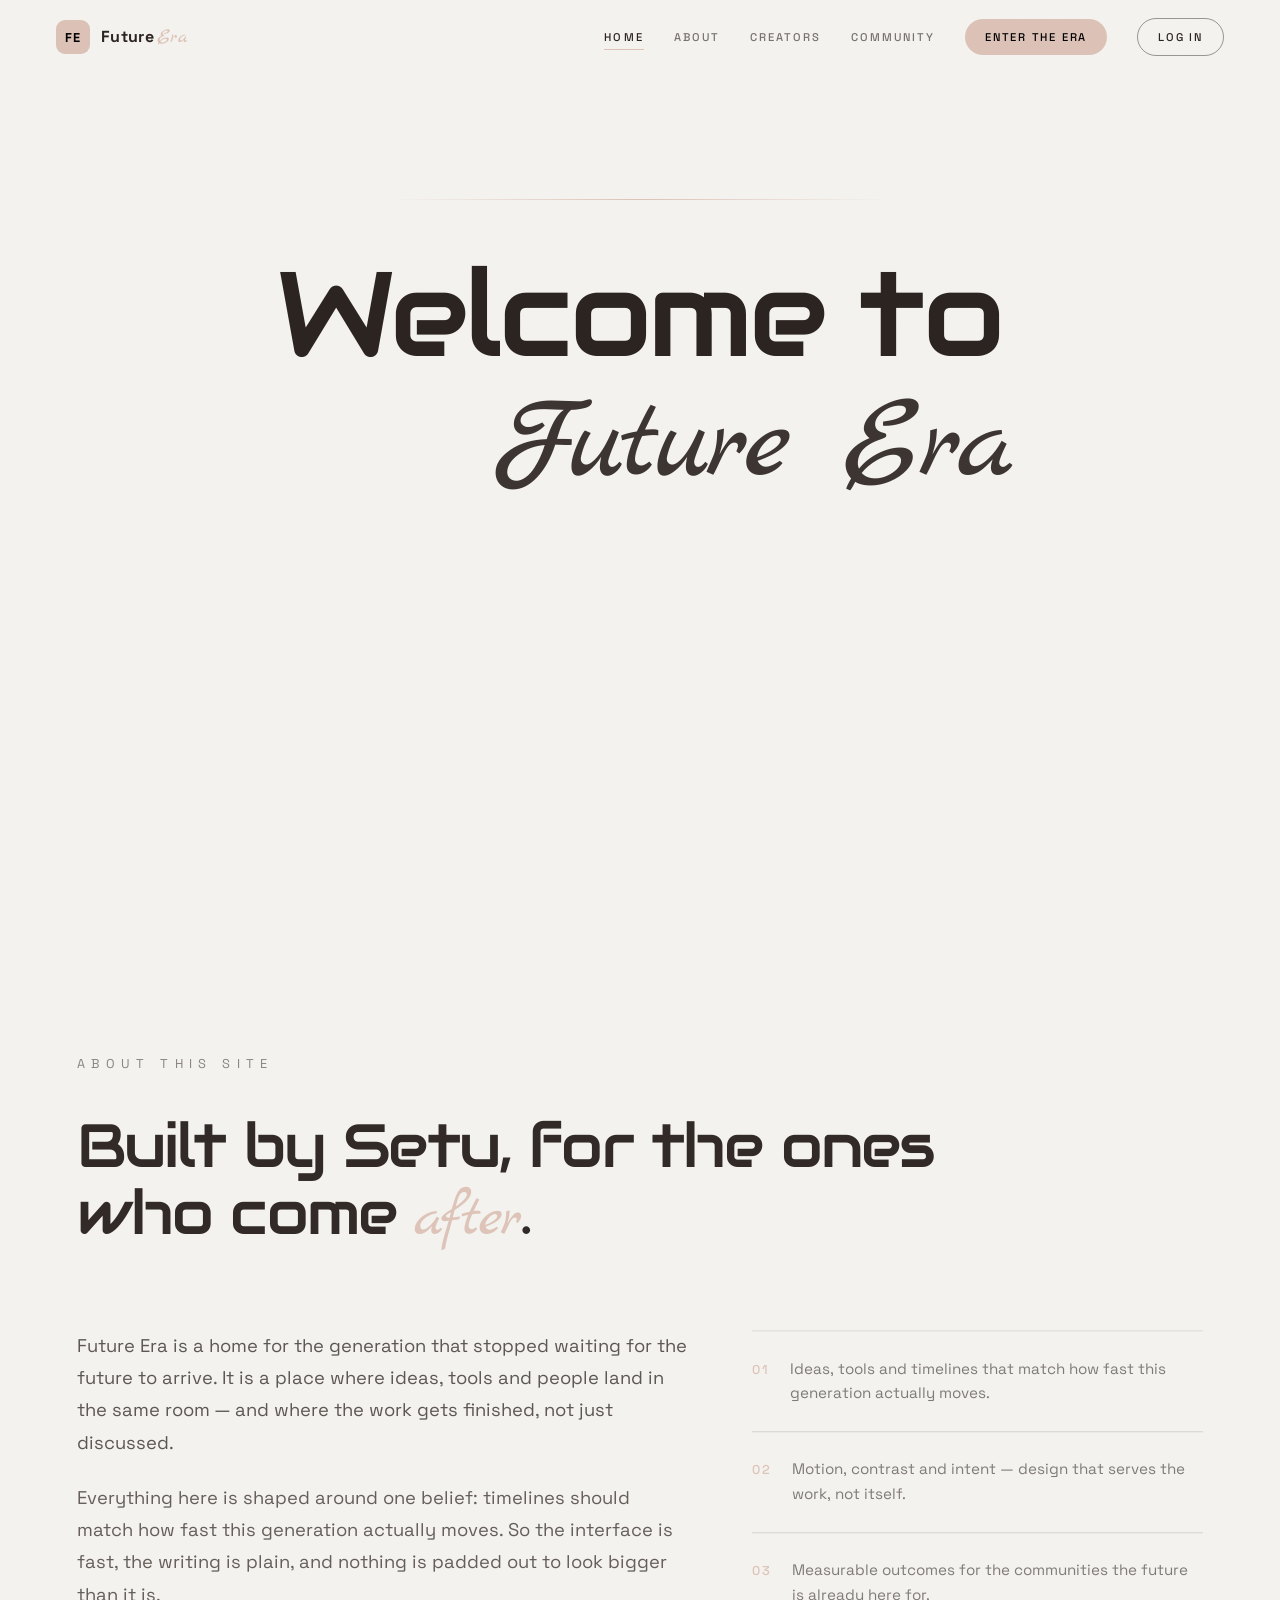
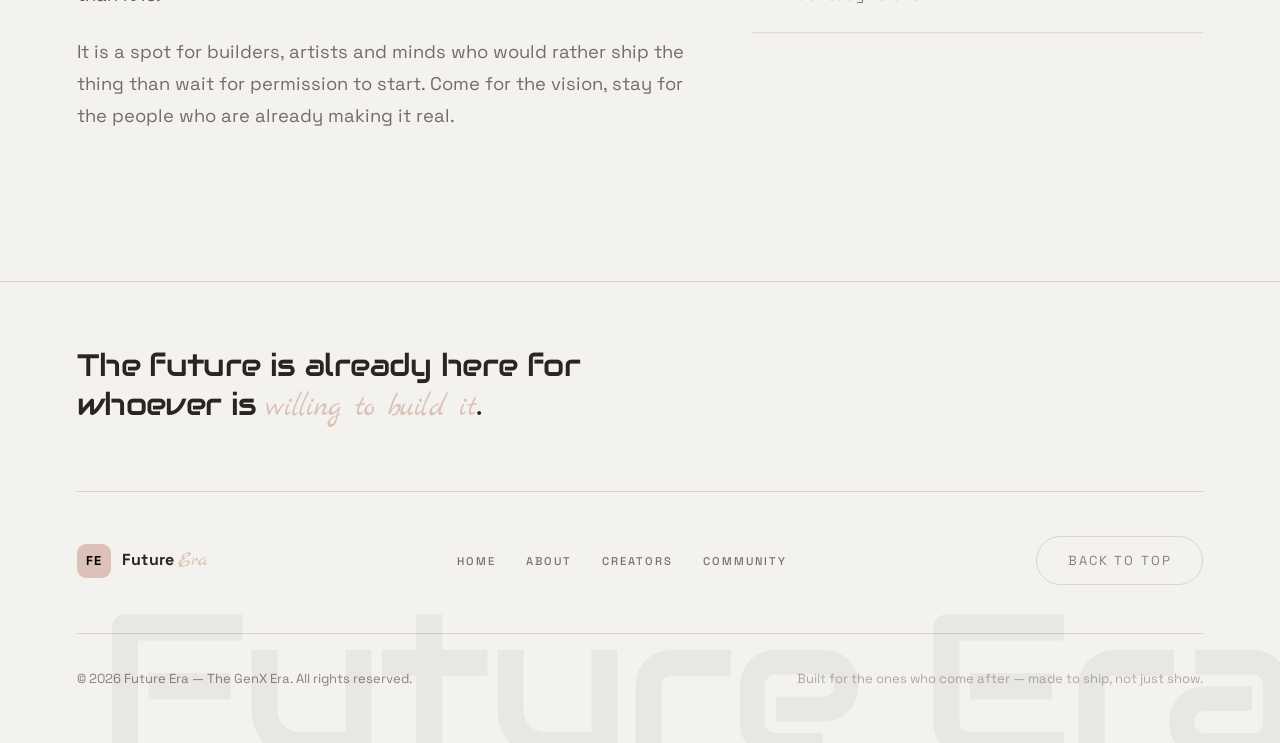
==== commit cd484344: "added a group chat page and did some backend program for group chat and maded the project run by mai" ====
--- a/Frontend/index.html
+++ b/Frontend/index.html
@@ -77,7 +77,7 @@
             <span class="about__eyebrow" data-reveal>About this site</span>
 
             <h2 class="about__title" data-reveal>
-                Built by GenX, for the ones<br />who come <em>after</em>.
+                Built by Setu, for the ones<br />who come <em>after</em>.
             </h2>
 
             <div class="about__body">
@@ -219,60 +219,95 @@
             <header class="prof__head">
                 <span class="prof__avatar" data-profile-initial aria-hidden="true">F</span>
                 <div class="prof__ident">
-                    <h2 class="prof__title" id="profile-title">Your <em>profile</em></h2>
+                    <h2 class="prof__title" id="profile-title" data-profile-title>Your <em>profile</em></h2>
                     <p class="prof__email" data-profile-email></p>
-                </div>
+                    <p class="prof__role" data-profile-role hidden></p>
+                </div>
+                <button class="prof__edit-btn" type="button" data-profile-edit aria-label="Edit profile">Edit</button>
             </header>
 
-            <dl class="prof__stats">
-                <div class="prof__stat">
-                    <dt class="prof__statlabel">Following</dt>
-                    <dd class="prof__statvalue" data-profile-following-count>0</dd>
-                </div>
-                <div class="prof__stat">
-                    <dt class="prof__statlabel">Followers</dt>
-                    <dd class="prof__statvalue" data-profile-followers-count>0</dd>
-                </div>
-                <div class="prof__stat">
-                    <dt class="prof__statlabel">Groups</dt>
-                    <dd class="prof__statvalue" data-profile-group-count>0</dd>
-                </div>
-            </dl>
+            <p class="prof__blurb" data-profile-blurb hidden></p>
+
+            <section class="prof__edit-form" data-profile-edit-form hidden>
+                <div class="prof__row">
+                    <label class="prof__label" for="prof-edit-name">Name</label>
+                    <input class="inp" type="text" id="prof-edit-name" name="name" autocomplete="name" maxlength="60">
+                </div>
+                <div class="prof__row">
+                    <label class="prof__label" for="prof-edit-email">Email</label>
+                    <input class="inp" type="email" id="prof-edit-email" name="email" autocomplete="email" placeholder="you@example.com">
+                </div>
+                <div class="prof__row">
+                    <label class="prof__label" for="prof-edit-pass-current">Current password</label>
+                    <input class="inp" type="password" id="prof-edit-pass-current" name="passCurrent" autocomplete="current-password" placeholder="Required to save changes">
+                </div>
+                <div class="prof__row">
+                    <label class="prof__label" for="prof-edit-pass-new">New password</label>
+                    <input class="inp" type="password" id="prof-edit-pass-new" name="passNew" autocomplete="new-password" placeholder="Leave blank to keep current" minlength="6">
+                </div>
+                <div class="prof__row">
+                    <label class="prof__label" for="prof-edit-pass-confirm">Confirm new password</label>
+                    <input class="inp" type="password" id="prof-edit-pass-confirm" name="passConfirm" autocomplete="new-password" placeholder="Confirm new password">
+                </div>
+                <div class="prof__actions">
+                    <button class="btn btn--solid" type="button" data-profile-edit-save>Save</button>
+                    <button class="btn" type="button" data-profile-edit-cancel>Cancel</button>
+                </div>
+                <p class="prof__msg" data-profile-edit-msg role="status" aria-live="polite"></p>
+            </section>
+
+            <!-- Not a <dl>: each of the three is a button that opens the panel
+                 under it, and a <button> may only contain phrasing content, so
+                 wrapping <dt>/<dd> in one is invalid. The visible label already
+                 reads "Following 12", so the definition-list pairing was adding
+                 nothing a screen reader did not already get from the name. -->
+            <div class="prof__stats" role="group" aria-label="Profile summary">
+                <button class="prof__stat" type="button" data-profile-tab="following" aria-expanded="false" aria-controls="prof-panel-following">
+                    <span class="prof__statlabel" data-profile-following-label>Following</span>
+                    <span class="prof__statvalue" data-profile-following-count>0</span>
+                </button>
+                <button class="prof__stat" type="button" data-profile-tab="followers" aria-expanded="false" aria-controls="prof-panel-followers">
+                    <span class="prof__statlabel" data-profile-followers-label>Followers</span>
+                    <span class="prof__statvalue" data-profile-followers-count>0</span>
+                </button>
+                <button class="prof__stat" type="button" data-profile-tab="groups" aria-expanded="false" aria-controls="prof-panel-groups">
+                    <span class="prof__statlabel" data-profile-groups-label>Groups</span>
+                    <span class="prof__statvalue" data-profile-group-count>0</span>
+                </button>
+            </div>
 
             <section class="prof__block">
-                <h3 class="prof__blocktitle">Your data</h3>
+                <h3 class="prof__blocktitle" data-profile-data-title>Your data</h3>
                 <ul class="prof__tags" data-profile-tags></ul>
                 <p class="prof__empty" data-profile-tags-empty>Pick interests and skills on the
                     Community page and they show up here.</p>
             </section>
 
-            <section class="prof__block">
-                <h3 class="prof__blocktitle">Following</h3>
+            <div class="prof__panel" id="prof-panel-following" data-profile-panel="following" hidden>
+                <h3 class="prof__blocktitle" data-profile-following-title>Following</h3>
                 <ul class="prof__list" data-profile-following></ul>
                 <p class="prof__empty" data-profile-following-empty>You are not following anyone
                     yet. Find people on the Community page.</p>
-            </section>
-
-            <section class="prof__block">
-                <h3 class="prof__blocktitle">Followers</h3>
-                <p class="prof__empty">No one follows you yet, and that number is honest rather than
-                    broken. Accounts and follows live in this browser only, with no shared server, so
-                    nobody else's follow can reach your profile. Your following list above is real.</p>
-            </section>
-
-            <section class="prof__block">
+            </div>
+
+            <div class="prof__panel" id="prof-panel-followers" data-profile-panel="followers" hidden>
+                <h3 class="prof__blocktitle" data-profile-followers-title>Followers</h3>
+                <p class="prof__empty" data-profile-followers-note>No one follows you yet, and
+                    that number is honest rather than broken.</p>
+            </div>
+
+            <div class="prof__panel" id="prof-panel-groups" data-profile-panel="groups" hidden>
                 <h3 class="prof__blocktitle">Groups <span class="prof__hint" data-profile-group-hint></span></h3>
                 <ul class="prof__list" data-profile-groups></ul>
-                <p class="prof__empty" data-profile-groups-empty>You are not in any groups yet. Pick
-                    some below and they are saved to your account.</p>
-                <ul class="prof__choices" data-profile-group-choices></ul>
-            </section>
+                <p class="prof__empty" data-profile-groups-empty>You are not in any groups yet. Join one
+                    from the Groups section on the Community page and it is saved to your account.</p>
+            </div>
         </div>
     </dialog>
 
     <script src="vendor/gsap.min.js"></script>
     <script src="vendor/ScrollTrigger.min.js"></script>
-    <script src="script.js?v=8"></script>
+    <script src="script.js?v=9"></script>
 </body>
 
 </html>
--- a/Frontend/style.css
+++ b/Frontend/style.css
@@ -9,8 +9,9 @@
 }
 
 body {
-    background: lightseagreen;
-    color: lightcyan;
+    background: #F4F2EE;
+    background-attachment: fixed;
+    color: #2C2420;
     overflow-x: hidden;
 }
 
@@ -41,10 +42,10 @@
 
 /* solid bar once the page has scrolled past the top */
 .nav.is-stuck {
-    background: rgba(32, 105, 100, 0.72);
+    background: rgba(221, 225, 227, 0.90);
     backdrop-filter: blur(14px);
     -webkit-backdrop-filter: blur(14px);
-    border-bottom-color: rgba(245, 245, 245, 0.14);
+    border-bottom-color: rgba(44, 36, 32, 0.14);
     padding-top: 12px;
     padding-bottom: 12px;
 }
@@ -63,7 +64,7 @@
     width: 34px;
     height: 34px;
     border-radius: 9px;
-    background: #c8ff3d;
+    background: #DCC2B6;
     color: #000000;
     font-family: "Space Grotesk", "Inter", system-ui, sans-serif;
     font-weight: 700;
@@ -83,7 +84,7 @@
     font-weight: 700;
     font-size: 16px;
     letter-spacing: 0.02em;
-    color: #f5f5f5;
+    color: #2C2420;
     white-space: nowrap;
 }
 
@@ -92,7 +93,7 @@
     font-style: normal;
     font-weight: 400;
     font-size: 20px;
-    color: #c8ff3d;
+    color: #DCC2B6;
     margin-left: 3px;
 }
 
@@ -110,7 +111,7 @@
     font-weight: 500;
     letter-spacing: 0.18em;
     text-transform: uppercase;
-    color: rgba(245, 245, 245, 0.62);
+    color: rgba(44, 36, 32, 0.62);
     padding: 6px 0;
     transition: color 0.3s ease;
     white-space: nowrap;
@@ -123,7 +124,7 @@
     bottom: 0;
     width: 100%;
     height: 1px;
-    background: #c8ff3d;
+    background: #DCC2B6;
     transform: scaleX(0);
     transform-origin: right;
     transition: transform 0.4s cubic-bezier(0.16, 1, 0.3, 1);
@@ -131,7 +132,7 @@
 
 .nav__link:hover,
 .nav__link.is-active {
-    color: #f5f5f5;
+    color: #2C2420;
 }
 
 .nav__link:hover::after,
@@ -148,7 +149,7 @@
     text-transform: uppercase;
     padding: 11px 20px;
     border-radius: 999px;
-    background: #c8ff3d;
+    background: #DCC2B6;
     color: #000000;
     white-space: nowrap;
     transition: background 0.4s cubic-bezier(0.16, 1, 0.3, 1),
@@ -170,7 +171,7 @@
     height: 38px;
     padding: 0 8px;
     background: transparent;
-    border: 1px solid rgba(245, 245, 245, 0.14);
+    border: 1px solid rgba(44, 36, 32, 0.14);
     border-radius: 9px;
     cursor: pointer;
 }
@@ -179,7 +180,7 @@
     display: block;
     height: 1.5px;
     width: 100%;
-    background: #f5f5f5;
+    background: #2C2420;
     transition: transform 0.35s cubic-bezier(0.16, 1, 0.3, 1), opacity 0.25s ease;
 }
 
@@ -209,10 +210,10 @@
         align-items: stretch;
         gap: 0;
         padding: 0 clamp(20px, 5vw, 56px);
-        background: rgba(24, 82, 78, 0.96);
+        background: rgba(221, 225, 227, 0.97);
         backdrop-filter: blur(14px);
         -webkit-backdrop-filter: blur(14px);
-        border-bottom: 1px solid rgba(245, 245, 245, 0.14);
+        border-bottom: 1px solid rgba(44, 36, 32, 0.14);
         max-height: 0;
         overflow: hidden;
         transition: max-height 0.45s cubic-bezier(0.16, 1, 0.3, 1),
@@ -247,7 +248,7 @@
         justify-content: space-between;
         margin-top: 10px;
         padding: 9px 10px 9px 16px;
-        border: 1px solid rgba(245, 245, 245, 0.28);
+        border: 1px solid rgba(44, 36, 32, 0.28);
         border-radius: 999px;
     }
 }
@@ -285,7 +286,7 @@
     font-size: clamp(10.4px, 1vw, 12.8px);
     letter-spacing: 0.5em;
     text-transform: uppercase;
-    color: rgba(245, 245, 245, 0.55);
+    color: rgba(44, 36, 32, 0.55);
     margin-bottom: clamp(24px, 4vw, 40px);
     opacity: 0;
 }
@@ -294,7 +295,8 @@
     height: 1px;
     width: min(520px, 70vw);
     margin: 0 auto clamp(28.8px, 4vw, 48px);
-    background: lightseagreen;
+    background: transparent;
+    background-attachment: fixed;
     overflow: hidden;
 }
 
@@ -302,7 +304,7 @@
     display: block;
     height: 100%;
     width: 100%;
-    background: linear-gradient(90deg, transparent, #c8ff3d, transparent);
+    background: linear-gradient(90deg, transparent, #DCC2B6, transparent);
     transform: scaleX(0);
     transform-origin: center;
 }
@@ -335,7 +337,7 @@
     font-style: normal;
     font-size: clamp(16px, 2.6vw, 32px);
     letter-spacing: 0.02em;
-    color: #c8ff3d;
+    color: #DCC2B6;
     margin-top: clamp(16px, 2.4vw, 25.6px);
     opacity: 0;
 }
@@ -356,7 +358,7 @@
     text-transform: uppercase;
     padding: 15.2px 30.4px;
     border-radius: 999px;
-    border: 1px solid rgba(245, 245, 245, 0.14);
+    border: 1px solid rgba(44, 36, 32, 0.14);
     background: transparent;
     cursor: pointer;
     transition: background 0.4s cubic-bezier(0.16, 1, 0.3, 1),
@@ -365,9 +367,9 @@
 }
 
 .btn--solid {
-    background: #c8ff3d;
+    background: #DCC2B6;
     color: #000000;
-    border-color: #c8ff3d;
+    border-color: #DCC2B6;
 }
 
 .btn--solid:hover {
@@ -376,7 +378,7 @@
 }
 
 .btn--ghost {
-    color: rgba(245, 245, 245, 0.55);
+    color: rgba(44, 36, 32, 0.55);
 }
 
 .btn--ghost:hover {
@@ -401,14 +403,14 @@
     font-size: 9.6px;
     letter-spacing: 0.4em;
     text-transform: uppercase;
-    color: rgba(245, 245, 245, 0.55);
+    color: rgba(44, 36, 32, 0.55);
 }
 
 .scroll-cue__line {
     display: block;
     width: 1px;
     height: 54px;
-    background: rgba(245, 245, 245, 0.14);
+    background: rgba(44, 36, 32, 0.14);
     position: relative;
     overflow: hidden;
 }
@@ -416,7 +418,7 @@
 .scroll-cue__line i {
     position: absolute;
     inset: 0;
-    background: #f5f5f5;
+    background: #2C2420;
     transform: scaleY(0);
     transform-origin: top;
 }
@@ -425,7 +427,8 @@
 
 .about {
     position: relative;
-    background: lightseagreen;
+    background: transparent;
+    background-attachment: fixed;
     padding: clamp(80px, 12vw, 160px) 6vw;
 }
 
@@ -440,7 +443,7 @@
     font-size: clamp(10.4px, 1vw, 12.8px);
     letter-spacing: 0.5em;
     text-transform: uppercase;
-    color: rgba(245, 245, 245, 0.55);
+    color: rgba(44, 36, 32, 0.55);
     margin-bottom: clamp(24px, 4vw, 40px);
 }
 
@@ -457,7 +460,7 @@
 .about__title em {
     font-family: "Marck Script", cursive;
     font-style: normal;
-    color: #c8ff3d;
+    color: #DCC2B6;
 }
 
 .about__body {
@@ -471,7 +474,7 @@
     font-family: "Space Grotesk", "Inter", system-ui, sans-serif;
     font-size: clamp(15.2px, 1.5vw, 18.4px);
     line-height: 1.75;
-    color: rgba(245, 245, 245, 0.78);
+    color: rgba(44, 36, 32, 0.78);
     max-width: 56ch;
 }
 
@@ -481,14 +484,14 @@
 
 .about__facts {
     list-style: none;
-    border-top: 1px solid rgba(245, 245, 245, 0.14);
+    border-top: 1px solid rgba(44, 36, 32, 0.14);
 }
 
 .about__facts li {
     display: flex;
     gap: 20px;
     padding: clamp(18px, 2vw, 26px) 0;
-    border-bottom: 1px solid rgba(245, 245, 245, 0.14);
+    border-bottom: 1px solid rgba(44, 36, 32, 0.14);
 }
 
 .about__facts strong {
@@ -496,7 +499,7 @@
     font-size: 12.8px;
     font-weight: 500;
     letter-spacing: 0.16em;
-    color: #c8ff3d;
+    color: #DCC2B6;
     flex-shrink: 0;
     padding-top: 4px;
 }
@@ -505,16 +508,17 @@
     font-family: "Space Grotesk", "Inter", system-ui, sans-serif;
     font-size: 15.2px;
     line-height: 1.6;
-    color: rgba(245, 245, 245, 0.6);
+    color: rgba(44, 36, 32, 0.6);
 }
 
 /* ================= CREATORS (PAGE 3) ================= */
 
 .creators {
     position: relative;
-    background: lightseagreen;
+    background: transparent;
+    background-attachment: fixed;
     padding: clamp(80px, 12vw, 160px) 6vw;
-    border-top: 1px solid rgba(245, 245, 245, 0.14);
+    border-top: 1px solid rgba(44, 36, 32, 0.14);
 }
 
 .creators__inner {
@@ -528,7 +532,7 @@
     font-size: clamp(10.4px, 1vw, 12.8px);
     letter-spacing: 0.5em;
     text-transform: uppercase;
-    color: rgba(245, 245, 245, 0.55);
+    color: rgba(44, 36, 32, 0.55);
     margin-bottom: clamp(24px, 4vw, 40px);
 }
 
@@ -544,14 +548,14 @@
 .creators__title em {
     font-family: "Marck Script", cursive;
     font-style: normal;
-    color: #c8ff3d;
+    color: #DCC2B6;
 }
 
 .creators__lede {
     font-family: "Space Grotesk", "Inter", system-ui, sans-serif;
     font-size: clamp(15.2px, 1.5vw, 18.4px);
     line-height: 1.75;
-    color: rgba(245, 245, 245, 0.7);
+    color: rgba(44, 36, 32, 0.7);
     max-width: 54ch;
     margin-bottom: clamp(40px, 5vw, 68px);
 }
@@ -567,14 +571,14 @@
     bottom: 0;
     left: 0;
     width: 1px;
-    background: rgba(245, 245, 245, 0.14);
+    background: rgba(44, 36, 32, 0.14);
     overflow: hidden;
 }
 
 .creators__rail span {
     position: absolute;
     inset: 0;
-    background: #c8ff3d;
+    background: #DCC2B6;
     transform: scaleY(0);
     transform-origin: top;
 }
@@ -592,7 +596,7 @@
 }
 
 .creators__list {
-    border-top: 1px solid rgba(245, 245, 245, 0.14);
+    border-top: 1px solid rgba(44, 36, 32, 0.14);
 }
 
 .creator {
@@ -604,12 +608,12 @@
     align-items: baseline;
     column-gap: clamp(16px, 2.4vw, 32px);
     padding: clamp(24px, 3vw, 36px) 0;
-    border-bottom: 1px solid rgba(245, 245, 245, 0.14);
+    border-bottom: 1px solid rgba(44, 36, 32, 0.14);
     transition: background 0.5s cubic-bezier(0.16, 1, 0.3, 1);
 }
 
 .creator:hover {
-    background: rgba(245, 245, 245, 0.04);
+    background: rgba(44, 36, 32, 0.04);
 }
 
 .creator__num {
@@ -618,7 +622,7 @@
     font-size: 11.6px;
     font-weight: 500;
     letter-spacing: 0.24em;
-    color: rgba(245, 245, 245, 0.35);
+    color: rgba(44, 36, 32, 0.35);
 }
 
 .creator__name {
@@ -629,7 +633,7 @@
     font-size: clamp(19.5px, 2.2vw, 26px);
     line-height: 1.2;
     letter-spacing: -0.02em;
-    color: #f5f5f5;
+    color: #2C2420;
 }
 
 /* name is the link Ã¢â‚¬â€ the handle slides out of it on hover */
@@ -660,7 +664,7 @@
     font-size: 13.1px;
     font-weight: 500;
     letter-spacing: 0.04em;
-    color: #c8ff3d;
+    color: #DCC2B6;
     transition: max-width 0.55s cubic-bezier(0.16, 1, 0.3, 1),
         margin-left 0.55s cubic-bezier(0.16, 1, 0.3, 1),
         opacity 0.3s ease;
@@ -674,7 +678,7 @@
 
 .creator__link:hover,
 .creator__link:focus-visible {
-    color: #c8ff3d;
+    color: #DCC2B6;
 }
 
 .creator__link:hover .creator__handle,
@@ -685,7 +689,7 @@
 }
 
 .creator__link:focus-visible {
-    outline: 1px solid #c8ff3d;
+    outline: 1px solid #DCC2B6;
     outline-offset: 5px;
 }
 
@@ -697,9 +701,9 @@
     font-weight: 500;
     letter-spacing: 0.2em;
     text-transform: uppercase;
-    color: #c8ff3d;
+    color: #DCC2B6;
     padding: 6px 13px;
-    border: 1px solid rgba(200, 255, 61, 0.32);
+    border: 1px solid rgba(206, 216, 208, 0.45);
     border-radius: 999px;
     white-space: nowrap;
 }
@@ -709,7 +713,7 @@
     font-family: "Space Grotesk", "Inter", system-ui, sans-serif;
     font-size: 15.2px;
     line-height: 1.65;
-    color: rgba(245, 245, 245, 0.55);
+    color: rgba(44, 36, 32, 0.55);
     max-width: 62ch;
     margin-top: 10px;
 }
@@ -740,14 +744,14 @@
     gap: clamp(20px, 3vw, 40px);
     margin-top: clamp(40px, 5vw, 64px);
     padding-top: clamp(28px, 3.6vw, 44px);
-    border-top: 1px solid rgba(245, 245, 245, 0.14);
+    border-top: 1px solid rgba(44, 36, 32, 0.14);
 }
 
 .creators__note {
     font-family: "Space Grotesk", "Inter", system-ui, sans-serif;
     font-size: 15.2px;
     line-height: 1.6;
-    color: rgba(245, 245, 245, 0.7);
+    color: rgba(44, 36, 32, 0.7);
     max-width: 40ch;
 }
 
@@ -769,7 +773,8 @@
 
 .career {
     position: relative;
-    background: lightseagreen;
+    background: transparent;
+    background-attachment: fixed;
     min-height: 100svh;
     padding: clamp(104px, 13vw, 160px) 6vw clamp(72px, 9vw, 120px);
 }
@@ -792,9 +797,9 @@
     font-weight: 500;
     letter-spacing: 0.2em;
     text-transform: uppercase;
-    color: rgba(245, 245, 245, 0.72);
+    color: rgba(44, 36, 32, 0.72);
     background: transparent;
-    border: 1px solid rgba(200, 255, 61, 0.7);
+    border: 1px solid rgba(220, 194, 182, 0.7);
     border-radius: 999px;
     padding: 12px 22px;
     white-space: nowrap;
@@ -812,7 +817,7 @@
 .backlink:hover {
     background: #ffffff;
     color: #000000;
-    border-color: #c8ff3d;
+    border-color: #DCC2B6;
 }
 
 .career__inner {
@@ -826,7 +831,7 @@
     font-size: clamp(10.4px, 1vw, 12.8px);
     letter-spacing: 0.5em;
     text-transform: uppercase;
-    color: rgba(245, 245, 245, 0.55);
+    color: rgba(44, 36, 32, 0.55);
     margin-bottom: clamp(24px, 4vw, 40px);
 }
 
@@ -842,14 +847,14 @@
 .career__title em {
     font-family: "Marck Script", cursive;
     font-style: normal;
-    color: #c8ff3d;
+    color: #DCC2B6;
 }
 
 .career__lede {
     font-family: "Space Grotesk", "Inter", system-ui, sans-serif;
     font-size: clamp(15.2px, 1.5vw, 18.4px);
     line-height: 1.75;
-    color: rgba(245, 245, 245, 0.7);
+    color: rgba(44, 36, 32, 0.7);
     max-width: 54ch;
 }
 
@@ -893,7 +898,7 @@
     padding: 2px 6px;
     border-radius: 6px;
     background: rgba(0, 0, 0, 0.35);
-    color: lightcyan;
+    color: #2C2420;
     font-size: 0.9em;
 }
 
@@ -903,7 +908,7 @@
     align-items: flex-start;
     gap: 14px;
     padding-top: 8px;
-    border-top: 1px solid rgba(245, 245, 245, 0.14);
+    border-top: 1px solid rgba(44, 36, 32, 0.14);
 }
 
 .cform__missing {
@@ -911,7 +916,7 @@
     font-family: "Space Grotesk", "Inter", system-ui, sans-serif;
     font-size: 14px;
     line-height: 1.6;
-    color: rgba(245, 245, 245, 0.6);
+    color: rgba(44, 36, 32, 0.6);
 }
 
 /* --- fieldset wrapper --- */
@@ -932,13 +937,13 @@
     font-size: 12px;
     letter-spacing: 0.16em;
     text-transform: uppercase;
-    color: #c8ff3d;
+    color: #DCC2B6;
 }
 
 .fset__hint {
     margin-top: 8px;
     font-size: 13px;
-    color: rgba(245, 245, 245, 0.55);
+    color: rgba(44, 36, 32, 0.55);
 }
 
 .fset__extra {
@@ -951,7 +956,7 @@
     font-size: 12px;
     letter-spacing: 0.08em;
     text-transform: uppercase;
-    color: rgba(245, 245, 245, 0.55);
+    color: rgba(44, 36, 32, 0.55);
 }
 
 /* --- option list --- */
@@ -971,8 +976,8 @@
     align-items: flex-start;
     gap: 10px;
     padding: 12px 14px;
-    background: rgba(245, 245, 245, 0.03);
-    border: 1px solid rgba(245, 245, 245, 0.16);
+    background: rgba(44, 36, 32, 0.03);
+    border: 1px solid rgba(44, 36, 32, 0.16);
     border-radius: 10px;
     cursor: pointer;
     font-size: 14.5px;
@@ -981,8 +986,8 @@
 }
 
 .opt:hover {
-    border-color: rgba(245, 245, 245, 0.4);
-    background: rgba(245, 245, 245, 0.06);
+    border-color: rgba(44, 36, 32, 0.4);
+    background: rgba(44, 36, 32, 0.06);
 }
 
 .opt__text {
@@ -996,17 +1001,17 @@
     width: 16px;
     height: 16px;
     margin: 2px 0 0;
-    accent-color: #c8ff3d;
+    accent-color: #DCC2B6;
     cursor: pointer;
 }
 
 .opt:has(input:checked) {
-    background: rgba(200, 255, 61, 0.08);
-    border-color: #c8ff3d;
+    background: rgba(220, 194, 182, 0.08);
+    border-color: #DCC2B6;
 }
 
 .opt:has(input:focus-visible) {
-    outline: 2px solid #c8ff3d;
+    outline: 2px solid #DCC2B6;
     outline-offset: 2px;
 }
 
@@ -1017,36 +1022,36 @@
     width: 100%;
     max-width: 420px;
     padding: 13px 15px;
-    background: rgba(245, 245, 245, 0.04);
-    border: 1px solid rgba(245, 245, 245, 0.22);
+    background: rgba(44, 36, 32, 0.04);
+    border: 1px solid rgba(44, 36, 32, 0.22);
     border-radius: 10px;
-    color: #f5f5f5;
+    color: #2C2420;
     font-family: "Space Grotesk", "Inter", system-ui, sans-serif;
     font-size: 15px;
     transition: border-color 0.25s ease, background 0.25s ease;
 }
 
 .inp::placeholder {
-    color: rgba(245, 245, 245, 0.38);
+    color: rgba(44, 36, 32, 0.38);
 }
 
 .inp:hover,
 .sel:hover {
-    border-color: rgba(245, 245, 245, 0.45);
+    border-color: rgba(44, 36, 32, 0.45);
 }
 
 .inp:focus,
 .sel:focus {
     outline: none;
-    border-color: #c8ff3d;
-    background: rgba(200, 255, 61, 0.06);
+    border-color: #DCC2B6;
+    background: rgba(220, 194, 182, 0.06);
 }
 
 .sel {
     cursor: pointer;
     appearance: none;
-    background-image: linear-gradient(45deg, transparent 50%, #c8ff3d 50%),
-        linear-gradient(135deg, #c8ff3d 50%, transparent 50%);
+    background-image: linear-gradient(45deg, transparent 50%, #DCC2B6 50%),
+        linear-gradient(135deg, #DCC2B6 50%, transparent 50%);
     background-position: calc(100% - 20px) 55%, calc(100% - 14px) 55%;
     background-size: 6px 6px, 6px 6px;
     background-repeat: no-repeat;
@@ -1059,8 +1064,8 @@
 }
 
 .sel option {
-    background: #206964;
-    color: #f5f5f5;
+    background: #DDE1E3;
+    color: #2C2420;
 }
 
 .addrow {
@@ -1094,8 +1099,8 @@
     align-items: center;
     gap: 8px;
     padding: 7px 8px 7px 13px;
-    background: rgba(200, 255, 61, 0.1);
-    border: 1px solid #c8ff3d;
+    background: rgba(220, 194, 182, 0.1);
+    border: 1px solid #DCC2B6;
     border-radius: 999px;
     font-size: 13.5px;
 }
@@ -1103,7 +1108,7 @@
 .chip__x {
     border: 0;
     background: none;
-    color: #c8ff3d;
+    color: #DCC2B6;
     font-size: 17px;
     line-height: 1;
     padding: 0 4px;
@@ -1113,7 +1118,7 @@
 }
 
 .chip__x:hover {
-    color: #f5f5f5;
+    color: #2C2420;
     transform: scale(1.15);
 }
 
@@ -1122,8 +1127,9 @@
    ========================================================= */
 
 .bp {
-    background: lightseagreen;
-    border-top: 1px solid rgba(245, 245, 245, 0.14);
+    background: transparent;
+    background-attachment: fixed;
+    border-top: 1px solid rgba(44, 36, 32, 0.14);
     padding: clamp(48px, 7vw, 88px) 6vw clamp(56px, 7vw, 96px);
 }
 
@@ -1138,7 +1144,7 @@
 
 .bp__head {
     padding-bottom: clamp(28px, 4vw, 44px);
-    border-bottom: 1px solid rgba(245, 245, 245, 0.14);
+    border-bottom: 1px solid rgba(44, 36, 32, 0.14);
 }
 
 .bp__role {
@@ -1146,18 +1152,18 @@
     font-family: "Asimovian", "Audiowide", sans-serif;
     font-size: clamp(30px, 5vw, 58px);
     line-height: 1.1;
-    color: #f5f5f5;
+    color: #2C2420;
 }
 
 .bp__role em {
     font-style: normal;
-    color: #c8ff3d;
+    color: #DCC2B6;
 }
 
 .bp__roleSrc {
     font-family: "Space Grotesk", "Inter", system-ui, sans-serif;
     font-size: 14px;
-    color: rgba(245, 245, 245, 0.6);
+    color: rgba(44, 36, 32, 0.6);
     max-width: 62ch;
 }
 
@@ -1165,7 +1171,7 @@
     margin-top: 16px;
     font-size: 15.6px;
     line-height: 1.7;
-    color: rgba(245, 245, 245, 0.78);
+    color: rgba(44, 36, 32, 0.78);
     max-width: 68ch;
 }
 
@@ -1179,8 +1185,8 @@
 
 .bp__meta li {
     padding: 8px 14px;
-    background: rgba(245, 245, 245, 0.04);
-    border: 1px solid rgba(245, 245, 245, 0.16);
+    background: rgba(44, 36, 32, 0.04);
+    border: 1px solid rgba(44, 36, 32, 0.16);
     border-radius: 999px;
     font-size: 13.5px;
 }
@@ -1190,7 +1196,7 @@
     font-size: 10.5px;
     letter-spacing: 0.14em;
     text-transform: uppercase;
-    color: #c8ff3d;
+    color: #DCC2B6;
 }
 
 .bp__block {
@@ -1200,13 +1206,13 @@
 .bp__blockTitle {
     font-family: "Audiowide", sans-serif;
     font-size: clamp(15px, 1.8vw, 20px);
-    color: #f5f5f5;
+    color: #2C2420;
 }
 
 .bp__blockLede {
     margin-top: 8px;
     font-size: 14.5px;
-    color: rgba(245, 245, 245, 0.6);
+    color: rgba(44, 36, 32, 0.6);
     max-width: 68ch;
 }
 
@@ -1221,8 +1227,8 @@
 
 .bp__card {
     padding: 22px 24px 24px;
-    background: rgba(245, 245, 245, 0.035);
-    border: 1px solid rgba(245, 245, 245, 0.16);
+    background: rgba(44, 36, 32, 0.035);
+    border: 1px solid rgba(44, 36, 32, 0.16);
     border-radius: 14px;
     display: flex;
     flex-direction: column;
@@ -1235,27 +1241,27 @@
     justify-content: space-between;
     gap: 14px;
     padding-bottom: 14px;
-    border-bottom: 1px solid rgba(245, 245, 245, 0.1);
+    border-bottom: 1px solid rgba(44, 36, 32, 0.1);
 }
 
 .bp__cardHead h3 {
     font-family: "Audiowide", sans-serif;
     font-size: 16px;
     line-height: 1.3;
-    color: #f5f5f5;
+    color: #2C2420;
 }
 
 .bp__tag {
     flex: 0 0 auto;
     padding: 4px 10px;
     background: none;
-    border: 1px solid #c8ff3d;
+    border: 1px solid #DCC2B6;
     border-radius: 999px;
     font-family: "Space Grotesk", "Inter", system-ui, sans-serif;
     font-size: 9.5px;
     letter-spacing: 0.14em;
     text-transform: uppercase;
-    color: #c8ff3d;
+    color: #DCC2B6;
     white-space: nowrap;
 }
 
@@ -1270,13 +1276,13 @@
     font-size: 10.5px;
     letter-spacing: 0.14em;
     text-transform: uppercase;
-    color: #c8ff3d;
+    color: #DCC2B6;
 }
 
 .bp__part p {
     font-size: 14.6px;
     line-height: 1.7;
-    color: rgba(245, 245, 245, 0.76);
+    color: rgba(44, 36, 32, 0.76);
 }
 
 .bp__where {
@@ -1293,22 +1299,22 @@
 }
 
 .bp__where a {
-    color: #f5f5f5;
-    border-bottom: 1px solid rgba(200, 255, 61, 0.5);
+    color: #2C2420;
+    border-bottom: 1px solid rgba(220, 194, 182, 0.5);
     font-size: 14.4px;
     transition: color 0.2s ease, border-color 0.2s ease;
 }
 
 .bp__where a:hover {
-    color: #c8ff3d;
-    border-bottom-color: #c8ff3d;
+    color: #DCC2B6;
+    border-bottom-color: #DCC2B6;
 }
 
 .bp__kind {
     font-size: 10px;
     letter-spacing: 0.12em;
     text-transform: uppercase;
-    color: rgba(245, 245, 245, 0.42);
+    color: rgba(44, 36, 32, 0.42);
 }
 
 /* --- skills to add --- */
@@ -1326,29 +1332,29 @@
 
 .bp__skillList li {
     padding: 16px 18px;
-    background: rgba(245, 245, 245, 0.03);
-    border: 1px solid rgba(245, 245, 245, 0.16);
-    border-left: 2px solid #c8ff3d;
+    background: rgba(44, 36, 32, 0.03);
+    border: 1px solid rgba(44, 36, 32, 0.16);
+    border-left: 2px solid #CED8D0;
     border-radius: 10px;
 }
 
 .bp__skillList h4 {
     margin-bottom: 6px;
     font-size: 14.5px;
-    color: #f5f5f5;
+    color: #2C2420;
 }
 
 .bp__skillList p {
     font-size: 13.6px;
     line-height: 1.65;
-    color: rgba(245, 245, 245, 0.68);
+    color: rgba(44, 36, 32, 0.68);
 }
 
 .bp__note {
     margin-top: 16px;
     font-size: 13.4px;
     line-height: 1.6;
-    color: rgba(245, 245, 245, 0.55);
+    color: rgba(44, 36, 32, 0.55);
 }
 
 /* --- timeline --- */
@@ -1356,7 +1362,7 @@
 .bp__timeline {
     list-style: none;
     margin-top: 26px;
-    border-top: 1px solid rgba(245, 245, 245, 0.14);
+    border-top: 1px solid rgba(44, 36, 32, 0.14);
 }
 
 .bp__phase {
@@ -1364,7 +1370,7 @@
     grid-template-columns: 130px 1fr;
     gap: 6px 26px;
     padding: 24px 0;
-    border-bottom: 1px solid rgba(245, 245, 245, 0.14);
+    border-bottom: 1px solid rgba(44, 36, 32, 0.14);
 }
 
 .bp__phaseWhen {
@@ -1373,21 +1379,21 @@
     font-size: 12px;
     letter-spacing: 0.1em;
     text-transform: uppercase;
-    color: #c8ff3d;
+    color: #DCC2B6;
     padding-top: 3px;
 }
 
 .bp__phaseName {
     font-family: "Audiowide", sans-serif;
     font-size: 14.5px;
-    color: #f5f5f5;
+    color: #2C2420;
 }
 
 .bp__phase p {
     margin-top: 8px;
     font-size: 14.6px;
     line-height: 1.7;
-    color: rgba(245, 245, 245, 0.76);
+    color: rgba(44, 36, 32, 0.76);
     max-width: 76ch;
 }
 
@@ -1397,7 +1403,7 @@
     gap: 12px;
     padding-top: clamp(34px, 5vw, 52px);
     margin-top: clamp(30px, 4vw, 46px);
-    border-top: 1px solid rgba(245, 245, 245, 0.14);
+    border-top: 1px solid rgba(44, 36, 32, 0.14);
 }
 
 .btn:disabled {
@@ -1415,7 +1421,7 @@
 .page-career .backlink:focus-visible,
 .page-career .chip__x:focus-visible,
 .page-career .bp__where a:focus-visible {
-    outline: 2px solid #c8ff3d;
+    outline: 2px solid #DCC2B6;
     outline-offset: 2px;
 }
 
@@ -1490,9 +1496,10 @@
 .footer {
     position: relative;
     overflow: hidden;
-    background: lightseagreen;
+    background: transparent;
+    background-attachment: fixed;
     padding: clamp(40px, 6vw, 64px) 6vw 56px;
-    border-top: 1px solid rgba(245, 245, 245, 0.14);
+    border-top: 1px solid rgba(44, 36, 32, 0.14);
 }
 
 /* oversized watermark wordmark */
@@ -1505,7 +1512,7 @@
     font-size: clamp(72px, 16vw, 230px);
     line-height: 1;
     letter-spacing: -0.03em;
-    color: rgba(245, 245, 245, 0.05);
+    color: rgba(44, 36, 32, 0.05);
     pointer-events: none;
     user-select: none;
 }
@@ -1526,7 +1533,7 @@
     font-size: clamp(19.5px, 2.6vw, 31.2px);
     line-height: 1.25;
     letter-spacing: -0.02em;
-    color: #f5f5f5;
+    color: #2C2420;
     max-width: 22ch;
     margin-bottom: clamp(8px, 1.5vw, 16px);
 }
@@ -1534,7 +1541,7 @@
 .footer__statement em {
     font-family: "Marck Script", cursive;
     font-style: normal;
-    color: #c8ff3d;
+    color: #DCC2B6;
 }
 
 .footer__top {
@@ -1544,7 +1551,7 @@
     justify-content: space-between;
     gap: clamp(20px, 3vw, 40px);
     padding-top: clamp(28px, 3.6vw, 44px);
-    border-top: 1px solid rgba(245, 245, 245, 0.14);
+    border-top: 1px solid rgba(44, 36, 32, 0.14);
 }
 
 .footer__logo {
@@ -1559,7 +1566,7 @@
     width: 34px;
     height: 34px;
     border-radius: 9px;
-    background: #c8ff3d;
+    background: #DCC2B6;
     color: #000000;
     font-family: "Space Grotesk", "Inter", system-ui, sans-serif;
     font-weight: 700;
@@ -1579,7 +1586,7 @@
     font-weight: 700;
     font-size: 16px;
     letter-spacing: 0.02em;
-    color: #f5f5f5;
+    color: #2C2420;
     white-space: nowrap;
 }
 
@@ -1588,7 +1595,7 @@
     font-style: normal;
     font-weight: 400;
     font-size: 20px;
-    color: #c8ff3d;
+    color: #DCC2B6;
     margin-left: 3px;
 }
 
@@ -1606,7 +1613,7 @@
     font-weight: 500;
     letter-spacing: 0.18em;
     text-transform: uppercase;
-    color: rgba(245, 245, 245, 0.62);
+    color: rgba(44, 36, 32, 0.62);
     padding: 6px 0;
     white-space: nowrap;
     transition: color 0.3s ease;
@@ -1619,14 +1626,14 @@
     bottom: 0;
     width: 100%;
     height: 1px;
-    background: #c8ff3d;
+    background: #DCC2B6;
     transform: scaleX(0);
     transform-origin: right;
     transition: transform 0.4s cubic-bezier(0.16, 1, 0.3, 1);
 }
 
 .footer__links a:hover {
-    color: #f5f5f5;
+    color: #2C2420;
 }
 
 .footer__links a:hover::after {
@@ -1635,7 +1642,7 @@
 }
 
 .footer__back {
-    color: rgba(245, 245, 245, 0.55);
+    color: rgba(44, 36, 32, 0.55);
 }
 
 .footer__bottom {
@@ -1645,18 +1652,18 @@
     justify-content: space-between;
     gap: 10px;
     padding-top: clamp(24px, 3vw, 36px);
-    border-top: 1px solid rgba(245, 245, 245, 0.14);
+    border-top: 1px solid rgba(44, 36, 32, 0.14);
 }
 
 .footer__copy,
 .footer__tagline {
     font-family: "Space Grotesk", "Inter", system-ui, sans-serif;
     font-size: 13.1px;
-    color: rgba(245, 245, 245, 0.55);
+    color: rgba(44, 36, 32, 0.55);
 }
 
 .footer__tagline {
-    color: rgba(245, 245, 245, 0.35);
+    color: rgba(44, 36, 32, 0.35);
 }
 
 @media (max-width: 720px) {
@@ -1705,6 +1712,18 @@
     opacity: 1;
 }
 
+/* The stat panels collapse with max-height: 0 and opacity: 0 so the accordion can
+   animate them, which is the same trick as above: invisible unless something undoes
+   it. A tween does undo it when the accordion runs, but if script.js never gets
+   that far the three panels - following, followers, groups - would stay unreadable
+   on a page whose only job here is to show them. max-height: none lets them take
+   their natural height; the click handler still collapses them, because an inline
+   style outranks this rule. */
+.no-motion .prof__panel {
+    max-height: none;
+    opacity: 1;
+}
+
 .no-motion .intro__rule span,
 .no-motion .scroll-cue__line i {
     transform: none;
@@ -1714,7 +1733,7 @@
    =========================================================
    Colours and layout are lifted from the home hero on purpose: the panel sits on
    the same lightseagreen ground as the body, the text is lightcyan, the accent
-   is the same #c8ff3d, the title pairs Audiowide with Marck Script, and the
+   is the same #DCC2B6, the title pairs Audiowide with Marck Script, and the
    gradient rule under the title is the .intro__rule motif. Everything is
    centred the way .intro__inner is.
 
@@ -1729,9 +1748,9 @@
     gap: 8px;
     padding: 11px 20px;
     border-radius: 999px;
-    border: 1px solid rgba(245, 245, 245, 0.45);
+    border: 1px solid rgba(44, 36, 32, 0.45);
     background: transparent;
-    color: #f5f5f5;
+    color: #2C2420;
     font-family: "Space Grotesk", "Inter", system-ui, sans-serif;
     font-size: 11.2px;
     font-weight: 500;
@@ -1757,7 +1776,7 @@
     width: 32px;
     height: 32px;
     border-radius: 50%;
-    background: #c8ff3d;
+    background: #DCC2B6;
     color: #000000;
     font-size: 13px;
     font-weight: 700;
@@ -1778,19 +1797,22 @@
     max-height: calc(100dvh - 32px);
     overflow-y: auto;
     padding: 0;
-    border: 1px solid rgba(245, 245, 245, 0.3);
+    border: 1px solid rgba(44, 36, 32, 0.3);
     border-radius: 22px;
-    background: lightseagreen;
-    color: lightcyan;
-    box-shadow: 0 30px 90px rgba(0, 60, 55, 0.45);
+    background: rgba(244, 242, 238, 0.88);
+    background-attachment: fixed;
+    backdrop-filter: blur(16px);
+    -webkit-backdrop-filter: blur(16px);
+    color: #2C2420;
+    box-shadow: 0 30px 90px rgba(44, 36, 32, 0.18);
     text-align: center;
 }
 
 /* the teal wash keeps the page readable behind it without going grey */
 .auth__dialog::backdrop {
-    background: rgba(32, 168, 160, 0.55);
-    backdrop-filter: blur(5px);
-    -webkit-backdrop-filter: blur(5px);
+    background: rgba(244, 242, 238, 0.70);
+    backdrop-filter: blur(8px);
+    -webkit-backdrop-filter: blur(8px);
 }
 
 .auth__close {
@@ -1805,8 +1827,8 @@
     padding: 0;
     border: 0;
     border-radius: 50%;
-    background: rgba(245, 245, 245, 0.18);
-    color: lightcyan;
+    background: rgba(44, 36, 32, 0.18);
+    color: #2C2420;
     font-size: 20px;
     line-height: 1;
     cursor: pointer;
@@ -1814,7 +1836,7 @@
 }
 
 .auth__close:hover {
-    background: #c8ff3d;
+    background: #DCC2B6;
     color: #000000;
 }
 
@@ -1830,7 +1852,7 @@
     font-weight: 400;
     letter-spacing: 0.5em;
     text-transform: uppercase;
-    color: rgba(245, 245, 245, 0.62);
+    color: rgba(44, 36, 32, 0.62);
 }
 
 /* the .intro__rule gradient, repeated here at dialog scale */
@@ -1848,7 +1870,7 @@
     display: block;
     height: 100%;
     width: 100%;
-    background: linear-gradient(90deg, transparent, #c8ff3d, transparent);
+    background: linear-gradient(90deg, transparent, #DCC2B6, transparent);
 }
 
 .auth__title {
@@ -1858,13 +1880,13 @@
     font-size: clamp(26px, 4.4vw, 34px);
     letter-spacing: -0.03em;
     line-height: 1.1;
-    color: lightcyan;
+    color: #2C2420;
 }
 
 .auth__title em {
     font-family: "Marck Script", cursive;
     font-style: normal;
-    color: #c8ff3d;
+    color: #DCC2B6;
 }
 
 /* --- tab switch --- */
@@ -1875,9 +1897,9 @@
     padding: 4px;
     margin: 0 auto 24px;
     max-width: 320px;
-    border: 1px solid rgba(245, 245, 245, 0.3);
+    border: 1px solid rgba(44, 36, 32, 0.3);
     border-radius: 999px;
-    background: rgba(245, 245, 245, 0.08);
+    background: rgba(44, 36, 32, 0.08);
 }
 
 .auth__tab {
@@ -1885,7 +1907,7 @@
     border: 0;
     border-radius: 999px;
     background: transparent;
-    color: rgba(245, 245, 245, 0.72);
+    color: rgba(44, 36, 32, 0.72);
     font-family: "Space Grotesk", "Inter", system-ui, sans-serif;
     font-size: 11.5px;
     font-weight: 500;
@@ -1896,7 +1918,7 @@
 }
 
 .auth__tab[aria-selected="true"] {
-    background: #c8ff3d;
+    background: #DCC2B6;
     color: #000000;
 }
 
@@ -1922,29 +1944,29 @@
     font-weight: 500;
     letter-spacing: 0.16em;
     text-transform: uppercase;
-    color: rgba(245, 245, 245, 0.7);
+    color: rgba(44, 36, 32, 0.7);
 }
 
 .auth__dialog .inp {
     max-width: none;
     text-align: center;
-    background: rgba(245, 245, 245, 0.1);
-    border-color: rgba(245, 245, 245, 0.32);
-    color: #f5f5f5;
+    background: rgba(44, 36, 32, 0.1);
+    border-color: rgba(44, 36, 32, 0.32);
+    color: #2C2420;
 }
 
 .auth__dialog .inp::placeholder {
-    color: rgba(245, 245, 245, 0.45);
+    color: rgba(44, 36, 32, 0.45);
 }
 
 .auth__dialog .inp:hover {
-    border-color: rgba(245, 245, 245, 0.55);
+    border-color: rgba(44, 36, 32, 0.55);
 }
 
 .auth__dialog .inp:focus {
-    border-color: #c8ff3d;
-    background: rgba(200, 255, 61, 0.08);
-    color: #f5f5f5;
+    border-color: #DCC2B6;
+    background: rgba(220, 194, 182, 0.08);
+    color: #2C2420;
 }
 
 .auth__submit {
@@ -1957,7 +1979,7 @@
     margin: 18px 0 0;
     font-size: 12.5px;
     line-height: 1.6;
-    color: rgba(245, 245, 245, 0.6);
+    color: rgba(44, 36, 32, 0.6);
     text-align: center;
 }
 
@@ -1965,10 +1987,10 @@
     display: none;
     margin: 0 0 18px;
     padding: 12px 14px;
-    border: 1px solid #f5f5f5;
+    border: 1px solid rgba(44, 36, 32, 0.35);
     border-radius: 12px;
-    background: rgba(255, 255, 255, 0.16);
-    color: #ffffff;
+    background: rgba(221, 225, 227, 0.5);
+    color: #2C2420;
     font-size: 13.5px;
     line-height: 1.55;
     text-align: center;
@@ -1979,9 +2001,9 @@
 }
 
 .auth__msg--ok {
-    border-color: #c8ff3d;
-    background: rgba(200, 255, 61, 0.18);
-    color: #ffffff;
+    border-color: #DCC2B6;
+    background: rgba(220, 194, 182, 0.18);
+    color: #2C2420;
 }
 
 /* the signed-in chip that replaces the trigger */
@@ -2016,10 +2038,10 @@
     align-items: center;
     gap: 9px;
     padding: 3px 12px 3px 3px;
-    border: 1px solid rgba(245, 245, 245, 0.3);
+    border: 1px solid rgba(44, 36, 32, 0.3);
     border-radius: 999px;
     background: transparent;
-    color: lightcyan;
+    color: #2C2420;
     font-family: inherit;
     font-size: 13px;
     cursor: pointer;
@@ -2028,8 +2050,8 @@
 
 .prof__chip:hover,
 .prof__chip:focus-visible {
-    border-color: rgba(200, 255, 61, 0.85);
-    background: rgba(200, 255, 61, 0.12);
+    border-color: rgba(220, 194, 182, 0.85);
+    background: rgba(220, 194, 182, 0.12);
 }
 
 .prof__chipname {
@@ -2050,18 +2072,21 @@
     max-height: calc(100dvh - 32px);
     overflow-y: auto;
     padding: 0;
-    border: 1px solid rgba(245, 245, 245, 0.3);
+    border: 1px solid rgba(44, 36, 32, 0.3);
     border-radius: 22px;
-    background: lightseagreen;
-    color: lightcyan;
-    box-shadow: 0 30px 90px rgba(0, 60, 55, 0.45);
+    background: rgba(244, 242, 238, 0.88);
+    background-attachment: fixed;
+    backdrop-filter: blur(16px);
+    -webkit-backdrop-filter: blur(16px);
+    color: #2C2420;
+    box-shadow: 0 30px 90px rgba(44, 36, 32, 0.18);
     text-align: left;
 }
 
 .prof__dialog::backdrop {
-    background: rgba(32, 168, 160, 0.55);
-    backdrop-filter: blur(5px);
-    -webkit-backdrop-filter: blur(5px);
+    background: rgba(244, 242, 238, 0.70);
+    backdrop-filter: blur(8px);
+    -webkit-backdrop-filter: blur(8px);
 }
 
 .prof__close {
@@ -2076,8 +2101,8 @@
     padding: 0;
     border: 0;
     border-radius: 50%;
-    background: rgba(245, 245, 245, 0.18);
-    color: lightcyan;
+    background: rgba(44, 36, 32, 0.18);
+    color: #2C2420;
     font-size: 20px;
     line-height: 1;
     cursor: pointer;
@@ -2085,7 +2110,7 @@
 }
 
 .prof__close:hover {
-    background: #c8ff3d;
+    background: #DCC2B6;
     color: #000000;
 }
 
@@ -2109,7 +2134,7 @@
     width: 52px;
     height: 52px;
     border-radius: 50%;
-    background: #c8ff3d;
+    background: #DCC2B6;
     color: #000000;
     font-size: 21px;
     font-weight: 700;
@@ -2124,14 +2149,53 @@
     margin: 0 0 3px;
     font-size: clamp(20px, 3vw, 25px);
     line-height: 1.15;
-    color: #f5f5f5;
+    color: #2C2420;
 }
 
 .prof__email {
     margin: 0;
     font-size: 13px;
-    color: rgba(245, 245, 245, 0.68);
+    color: rgba(44, 36, 32, 0.68);
     overflow-wrap: anywhere;
+}
+
+/* the role badge, lifted from the member card so the same person wears the same
+   label in both places. Only a member has one, so it is hidden on your own
+   profile rather than left as an empty pill. */
+.prof__role {
+    display: inline-block;
+    align-self: flex-start;
+    margin: 7px 0 0;
+    padding: 3px 10px;
+    border: 1px solid rgba(44, 36, 32, 0.18);
+    border-radius: 999px;
+    font-family: "Space Grotesk", "Inter", system-ui, sans-serif;
+    font-size: 10.6px;
+    letter-spacing: 0.18em;
+    text-transform: uppercase;
+    color: rgba(44, 36, 32, 0.6);
+}
+
+/* Below the header rather than inside .prof__ident: the header is a row beside the
+   Edit button, and a two-line blurb in there would squeeze the name to a column.
+   Full width is also what the member card does with the same words. */
+.prof__blurb {
+    margin: -8px 0 22px;
+    font-size: 14px;
+    line-height: 1.6;
+    color: rgba(44, 36, 32, 0.66);
+}
+
+/* the names of the people in a group you are in. A count cannot say who, and
+   these groups hold two to seven people, so the whole list fits under its
+   heading without becoming a wall. Its own line rather than appended to the
+   sub-label, which is about how many and would stop being readable. */
+.prof__roster {
+    display: block;
+    margin-top: 3px;
+    font-size: 12.4px;
+    line-height: 1.5;
+    color: rgba(44, 36, 32, 0.62);
 }
 
 /* the three numbers, sized like the community stat row rather than the hero */
@@ -2145,17 +2209,52 @@
 
 .prof__stat {
     padding: 13px 10px 12px;
-    border: 1px solid rgba(245, 245, 245, 0.22);
+    border: 1px solid rgba(44, 36, 32, 0.22);
     border-radius: 14px;
-    background: rgba(0, 77, 73, 0.16);
+    background: rgba(206, 216, 208, 0.25);
     text-align: center;
+    cursor: pointer;
+    font-family: inherit;
+    transition: background 0.22s ease, border-color 0.22s ease, transform 0.18s ease;
+    position: relative;
+}
+
+.prof__stat:hover {
+    background: rgba(220, 194, 182, 0.22);
+    border-color: rgba(220, 194, 182, 0.6);
+    transform: translateY(-2px);
+}
+
+.prof__stat[aria-expanded="true"] {
+    background: rgba(220, 194, 182, 0.32);
+    border-color: #DCC2B6;
+    border-bottom-left-radius: 0;
+    border-bottom-right-radius: 0;
+}
+
+.prof__stat[aria-expanded="true"] .prof__statvalue {
+    color: #2C2420;
+}
+
+.prof__stat[aria-expanded="true"]::after {
+    content: "";
+    position: absolute;
+    bottom: -8px;
+    left: 50%;
+    transform: translateX(-50%);
+    width: 0;
+    height: 0;
+    border-left: 7px solid transparent;
+    border-right: 7px solid transparent;
+    border-top: 8px solid #DCC2B6;
+    z-index: 2;
 }
 
 .prof__statlabel {
     font-size: 10.5px;
     letter-spacing: 0.18em;
     text-transform: uppercase;
-    color: rgba(245, 245, 245, 0.6);
+    color: rgba(44, 36, 32, 0.6);
 }
 
 .prof__statvalue {
@@ -2163,13 +2262,73 @@
     font-size: 25px;
     font-weight: 600;
     line-height: 1;
-    color: #c8ff3d;
+    color: #DCC2B6;
     font-variant-numeric: tabular-nums;
+    transition: color 0.22s ease;
+}
+
+/* --- expandable panels --- */
+.prof__panel {
+    margin: 8px 0 16px;
+    border: 1px solid rgba(220, 194, 182, 0.45);
+    border-radius: 14px;
+    overflow: hidden;
+    max-height: 0;
+    opacity: 0;
+    transition: max-height 0.38s cubic-bezier(0.16, 1, 0.3, 1),
+                opacity 0.28s ease;
+}
+
+.prof__panel:not([hidden]) {
+    padding: 14px 16px;
+}
+
+.prof__panel .prof__list {
+    list-style: none;
+    margin: 0;
+    padding: 0;
+    display: flex;
+    flex-direction: column;
+    gap: 2px;
+}
+
+.prof__panel .prof__list li {
+    display: flex;
+    align-items: center;
+    gap: 10px;
+    padding: 10px 12px;
+    border-radius: 10px;
+    background: rgba(206, 216, 208, 0.18);
+    transition: background 0.18s ease;
+}
+
+.prof__panel .prof__list li:hover {
+    background: rgba(220, 194, 182, 0.28);
+}
+
+.prof__panel .prof__list b {
+    font-size: 14px;
+    font-weight: 600;
+    color: #2C2420;
+    flex: 1;
+}
+
+.prof__panel .prof__listsub {
+    font-size: 12px;
+    color: rgba(44, 36, 32, 0.55);
+    margin-left: auto;
+}
+
+.prof__panel .prof__empty {
+    font-size: 13px;
+    color: rgba(44, 36, 32, 0.55);
+    text-align: center;
+    padding: 8px 0;
 }
 
 .prof__block {
     padding-top: 18px;
-    border-top: 1px solid rgba(245, 245, 245, 0.16);
+    border-top: 1px solid rgba(44, 36, 32, 0.16);
 }
 
 .prof__block + .prof__block {
@@ -2182,18 +2341,139 @@
     font-weight: 500;
     letter-spacing: 0.24em;
     text-transform: uppercase;
-    color: rgba(245, 245, 245, 0.72);
+    color: rgba(44, 36, 32, 0.72);
+}
+
+/* The edit form sits between the header and the first block. It is hidden by
+   default and revealed when the user presses Edit. The header already has
+   margin-bottom: 22px, so no extra top padding here - just the border to
+   separate it like a block. */
+.prof__edit-form {
+    padding-top: 0;
+    border-top: 1px solid rgba(44, 36, 32, 0.16);
+    display: flex;
+    flex-direction: column;
+    gap: 14px;
+}
+
+.prof__edit-form .prof__row {
+    display: flex;
+    flex-direction: column;
+    gap: 6px;
+}
+
+.prof__edit-form .prof__label {
+    font-size: 10.4px;
+    font-weight: 500;
+    letter-spacing: 0.24em;
+    text-transform: uppercase;
+    color: rgba(44, 36, 32, 0.55);
+}
+
+.prof__edit-form .inp {
+    padding: 11px 13px;
+    border: 1px solid rgba(44, 36, 32, 0.22);
+    border-radius: 12px;
+    background: rgba(44, 36, 32, 0.07);
+    color: #2C2420;
+    font-family: inherit;
+    font-size: 14px;
+    line-height: 1.55;
+}
+
+.prof__edit-form .inp:focus-visible {
+    outline: 2px solid #DCC2B6;
+    outline-offset: 1px;
+}
+
+.prof__actions {
+    display: flex;
+    gap: 10px;
+    justify-content: flex-end;
+    margin-top: 4px;
+}
+
+.prof__edit-form .btn {
+    padding: 8px 20px;
+    border-radius: 999px;
+    font-size: 12.5px;
+    font-weight: 700;
+}
+
+.prof__edit-form .btn--solid {
+    border: 1px solid #DCC2B6;
+    background: #DCC2B6;
+    color: #000000;
+}
+
+.prof__edit-form .btn:not(.btn--solid) {
+    border: 1px solid rgba(44, 36, 32, 0.28);
+    background: transparent;
+    color: rgba(44, 36, 32, 0.82);
+}
+
+.prof__edit-form .btn:not(.btn--solid):hover {
+    border-color: #DCC2B6;
+    color: #2C2420;
+}
+
+.prof__msg {
+    margin: 8px 0 0;
+    font-size: 12.4px;
+    line-height: 1.5;
+    color: rgba(44, 36, 32, 0.78);
+}
+
+.prof__msg--ok {
+    color: #DCC2B6;
+}
+
+.prof__edit-form .btn:focus-visible {
+    outline: 2px solid #DCC2B6;
+    outline-offset: 2px;
+}
+
+.prof__edit-form .btn[disabled] {
+    opacity: 0.5;
+    cursor: not-allowed;
+}
+
+/* Edit button in the header */
+.prof__edit-btn {
+    display: inline-flex;
+    align-items: center;
+    gap: 6px;
+    padding: 6px 14px;
+    border: 1px solid rgba(44, 36, 32, 0.28);
+    border-radius: 999px;
+    background: rgba(44, 36, 32, 0.06);
+    font-size: 12.5px;
+    color: rgba(44, 36, 32, 0.82);
+    cursor: pointer;
+    transition: border-color 0.2s ease, background 0.2s ease, color 0.2s ease;
+}
+
+.prof__edit-btn:hover {
+    border-color: #DCC2B6;
+    background: rgba(220, 194, 182, 0.14);
+    color: #2C2420;
+}
+
+.prof__edit-btn:focus-visible {
+    outline: 2px solid #DCC2B6;
+    outline-offset: 2px;
+}
+
+.prof__edit-btn[disabled] {
+    opacity: 0.5;
+    cursor: not-allowed;
 }
 
 .prof__hint {
-    letter-spacing: 0.04em;
-    text-transform: none;
-    color: rgba(245, 245, 245, 0.5);
 }
 
 .prof__tags,
-.prof__list,
-.prof__choices {
+.prof__list {
     margin: 0;
     padding: 0;
     list-style: none;
@@ -2207,20 +2487,27 @@
 
 /* The [hidden] attribute is the empty-state switch, but the UA rule for it is a
    stylesheet the author-level `display` above outranks - .prof__list is a flex
-   column, so without these the "no follows yet" message would never hide. */
+   column, so without these the "no follows yet" message would never hide. The
+   chat page toggles its gate, its composer and its attachment preview the same
+   way, and all three are flex, so they need it too. */
 .prof__list[hidden],
 .prof__empty[hidden],
-.prof__tags[hidden] {
+.prof__tags[hidden],
+.prof__edit-form[hidden],
+.chat__gate[hidden],
+.chat__composer[hidden],
+.chat__preview[hidden],
+.chat__note:empty {
     display: none;
 }
 
 .prof__tags li {
     padding: 5px 11px;
-    border: 1px solid rgba(245, 245, 245, 0.26);
+    border: 1px solid rgba(44, 36, 32, 0.26);
     border-radius: 999px;
-    background: rgba(245, 245, 245, 0.08);
+    background: rgba(44, 36, 32, 0.08);
     font-size: 12.5px;
-    color: #f5f5f5;
+    color: #2C2420;
 }
 
 /* skills read as a second kind of tag without needing its own heading */
@@ -2240,12 +2527,12 @@
     justify-content: space-between;
     gap: 12px;
     padding: 10px 13px;
-    border: 1px solid rgba(245, 245, 245, 0.2);
-    border-left: 3px solid rgba(200, 255, 61, 0.8);
+    border: 1px solid rgba(44, 36, 32, 0.2);
+    border-left: 3px solid rgba(220, 194, 182, 0.8);
     border-radius: 12px;
-    background: rgba(0, 77, 73, 0.14);
+    background: rgba(206, 216, 208, 0.25);
     font-size: 14px;
-    color: #f5f5f5;
+    color: #2C2420;
 }
 
 .prof__list b {
@@ -2254,7 +2541,7 @@
 
 .prof__listsub {
     font-size: 12px;
-    color: rgba(245, 245, 245, 0.6);
+    color: rgba(44, 36, 32, 0.6);
     white-space: nowrap;
 }
 
@@ -2262,61 +2549,7 @@
     margin: 0;
     font-size: 13px;
     line-height: 1.6;
-    color: rgba(245, 245, 245, 0.66);
-}
-
-.prof__choices {
-    display: flex;
-    flex-wrap: wrap;
-    gap: 8px;
-    margin-top: 14px;
-}
-
-/* a real checkbox, so the group picker works without JS and reports itself to
-   assistive tech; the label is what carries the look. Hidden by clipping rather
-   than by opacity: opacity: 0 still leaves the box in the hit-test and in the
-   accessibility tree's way, and a clipped 1px box is the standard way to do this. */
-.prof__choice input {
-    position: absolute;
-    width: 1px;
-    height: 1px;
-    margin: -1px;
-    padding: 0;
-    border: 0;
-    overflow: hidden;
-    clip: rect(0 0 0 0);
-    clip-path: inset(50%);
-    white-space: nowrap;
-}
-
-.prof__choice label {
-    display: inline-flex;
-    align-items: center;
-    gap: 7px;
-    padding: 6px 13px;
-    border: 1px solid rgba(245, 245, 245, 0.28);
-    border-radius: 999px;
-    background: rgba(245, 245, 245, 0.06);
-    font-size: 12.5px;
-    color: rgba(245, 245, 245, 0.82);
-    cursor: pointer;
-    transition: border-color 0.2s ease, background 0.2s ease, color 0.2s ease;
-}
-
-.prof__choice label:hover {
-    border-color: rgba(245, 245, 245, 0.5);
-    color: #f5f5f5;
-}
-
-.prof__choice input:checked + label {
-    border-color: rgba(200, 255, 61, 0.85);
-    background: rgba(200, 255, 61, 0.16);
-    color: #f5f5f5;
-}
-
-.prof__choice input:focus-visible + label {
-    outline: 2px solid #c8ff3d;
-    outline-offset: 2px;
+    color: rgba(44, 36, 32, 0.66);
 }
 
 @media (max-width: 420px) {
@@ -2332,8 +2565,7 @@
 @media (prefers-reduced-motion: reduce) {
 
     .prof__chip,
-    .prof__close,
-    .prof__choice label {
+    .prof__close {
         transition: none;
     }
 }
@@ -2351,7 +2583,7 @@
    COMMUNITY
    =========================================================
    Built on the same tokens as the creators page so the two sit together
-   without looking copied: lightseagreen ground, lightcyan text, the #c8ff3d
+   without looking copied: lightseagreen ground, lightcyan text, the #DCC2B6
    accent, Audiowide headings with a Marck Script word, and the scroll rail
    motif reused for the discussion list.
 
@@ -2361,9 +2593,10 @@
 
 .community {
     position: relative;
-    background: lightseagreen;
+    background: transparent;
+    background-attachment: fixed;
     padding: clamp(80px, 12vw, 160px) 6vw;
-    border-top: 1px solid rgba(245, 245, 245, 0.14);
+    border-top: 1px solid rgba(44, 36, 32, 0.14);
 }
 
 .community__inner {
@@ -2378,7 +2611,7 @@
     font-weight: 500;
     letter-spacing: 0.5em;
     text-transform: uppercase;
-    color: rgba(245, 245, 245, 0.55);
+    color: rgba(44, 36, 32, 0.55);
     margin-bottom: clamp(24px, 4vw, 40px);
 }
 
@@ -2394,14 +2627,14 @@
 .community__title em {
     font-family: "Marck Script", cursive;
     font-style: normal;
-    color: #c8ff3d;
+    color: #DCC2B6;
 }
 
 .community__lede {
     font-family: "Space Grotesk", "Inter", system-ui, sans-serif;
     font-size: clamp(15.2px, 1.5vw, 18.4px);
     line-height: 1.75;
-    color: rgba(245, 245, 245, 0.7);
+    color: rgba(44, 36, 32, 0.7);
     max-width: 54ch;
     margin-bottom: clamp(40px, 5vw, 68px);
 }
@@ -2412,8 +2645,8 @@
     grid-template-columns: repeat(auto-fit, minmax(260px, 1fr));
     gap: 1px;
     margin-bottom: clamp(56px, 7vw, 96px);
-    background: rgba(245, 245, 245, 0.14);
-    border: 1px solid rgba(245, 245, 245, 0.14);
+    background: rgba(44, 36, 32, 0.14);
+    border: 1px solid rgba(44, 36, 32, 0.14);
 }
 
 .channel {
@@ -2421,12 +2654,13 @@
     flex-direction: column;
     gap: 12px;
     padding: clamp(24px, 3vw, 36px);
-    background: lightseagreen;
+    background: transparent;
+    background-attachment: fixed;
     transition: background 0.5s cubic-bezier(0.16, 1, 0.3, 1);
 }
 
 .channel:hover {
-    background: rgba(245, 245, 245, 0.05);
+    background: rgba(44, 36, 32, 0.05);
 }
 
 .channel__name {
@@ -2436,7 +2670,7 @@
     font-size: clamp(17px, 1.9vw, 21px);
     letter-spacing: -0.01em;
     line-height: 1.2;
-    color: #f5f5f5;
+    color: #2C2420;
 }
 
 .channel__desc {
@@ -2445,7 +2679,7 @@
     font-family: "Space Grotesk", "Inter", system-ui, sans-serif;
     font-size: 14.6px;
     line-height: 1.65;
-    color: rgba(245, 245, 245, 0.55);
+    color: rgba(44, 36, 32, 0.55);
 }
 
 .channel__count {
@@ -2454,7 +2688,7 @@
     font-weight: 500;
     letter-spacing: 0.2em;
     text-transform: uppercase;
-    color: #c8ff3d;
+    color: #DCC2B6;
 }
 
 /* ---------- discussion list ---------- */
@@ -2470,7 +2704,7 @@
     font-weight: 500;
     letter-spacing: 0.24em;
     text-transform: uppercase;
-    color: rgba(245, 245, 245, 0.5);
+    color: rgba(44, 36, 32, 0.5);
 }
 
 .community__rail {
@@ -2479,20 +2713,20 @@
     bottom: 0;
     left: 0;
     width: 1px;
-    background: rgba(245, 245, 245, 0.14);
+    background: rgba(44, 36, 32, 0.14);
     overflow: hidden;
 }
 
 .community__rail span {
     position: absolute;
     inset: 0;
-    background: #c8ff3d;
+    background: #DCC2B6;
     transform: scaleY(0);
     transform-origin: top;
 }
 
 .community__list {
-    border-top: 1px solid rgba(245, 245, 245, 0.14);
+    border-top: 1px solid rgba(44, 36, 32, 0.14);
 }
 
 .thread {
@@ -2500,25 +2734,25 @@
     flex-direction: column;
     gap: 10px;
     padding: clamp(24px, 3vw, 34px) 0;
-    border-bottom: 1px solid rgba(245, 245, 245, 0.14);
+    border-bottom: 1px solid rgba(44, 36, 32, 0.14);
     transition: background 0.5s cubic-bezier(0.16, 1, 0.3, 1);
 }
 
 .thread:hover {
-    background: rgba(245, 245, 245, 0.04);
+    background: rgba(44, 36, 32, 0.04);
 }
 
 .thread__tag {
     align-self: flex-start;
     padding: 5px 12px;
-    border: 1px solid rgba(200, 255, 61, 0.32);
+    border: 1px solid rgba(206, 216, 208, 0.45);
     border-radius: 999px;
     font-family: "Space Grotesk", "Inter", system-ui, sans-serif;
     font-size: 10.6px;
     font-weight: 500;
     letter-spacing: 0.2em;
     text-transform: uppercase;
-    color: #c8ff3d;
+    color: #DCC2B6;
     white-space: nowrap;
 }
 
@@ -2529,13 +2763,13 @@
     font-size: clamp(18.2px, 2.1vw, 25px);
     line-height: 1.25;
     letter-spacing: -0.02em;
-    color: #f5f5f5;
+    color: #2C2420;
     max-width: 46ch;
     transition: color 0.35s ease;
 }
 
 .thread:hover .thread__title {
-    color: #c8ff3d;
+    color: #DCC2B6;
 }
 
 .thread__excerpt {
@@ -2543,7 +2777,7 @@
     font-family: "Space Grotesk", "Inter", system-ui, sans-serif;
     font-size: 15.2px;
     line-height: 1.65;
-    color: rgba(245, 245, 245, 0.55);
+    color: rgba(44, 36, 32, 0.55);
     max-width: 62ch;
 }
 
@@ -2556,17 +2790,17 @@
     font-family: "Space Grotesk", "Inter", system-ui, sans-serif;
     font-size: 12.4px;
     letter-spacing: 0.04em;
-    color: rgba(245, 245, 245, 0.45);
+    color: rgba(44, 36, 32, 0.45);
 }
 
 .thread__author {
-    color: rgba(245, 245, 245, 0.75);
+    color: rgba(44, 36, 32, 0.75);
 }
 
 .thread__replies::before {
     content: "\00B7";
     margin-right: 18px;
-    color: rgba(245, 245, 245, 0.28);
+    color: rgba(44, 36, 32, 0.28);
 }
 
 /* ---------- closing row ---------- */
@@ -2578,14 +2812,14 @@
     gap: clamp(20px, 3vw, 40px);
     margin-top: clamp(40px, 5vw, 64px);
     padding-top: clamp(28px, 3.6vw, 44px);
-    border-top: 1px solid rgba(245, 245, 245, 0.14);
+    border-top: 1px solid rgba(44, 36, 32, 0.14);
 }
 
 .community__note {
     font-family: "Space Grotesk", "Inter", system-ui, sans-serif;
     font-size: 15.2px;
     line-height: 1.6;
-    color: rgba(245, 245, 245, 0.7);
+    color: rgba(44, 36, 32, 0.7);
     max-width: 46ch;
     margin: 0;
 }
@@ -2629,7 +2863,7 @@
    =========================================================
    A horizontally scrolling suggestion slide, and the tag picker that re-ranks
    it. Same ground as the rest of the community section: white at varying
-   opacity for body copy, #c8ff3d reserved for things that are live - the accent
+   opacity for body copy, #DCC2B6 reserved for things that are live - the accent
    means "this is a match" or "you are following this", and nothing else, so it
    keeps its meaning across the page.
 
@@ -2653,7 +2887,7 @@
        page rather than a continuation of this one */
     margin-bottom: clamp(64px, 8vw, 104px);
     padding-top: clamp(40px, 5vw, 64px);
-    border-top: 1px solid rgba(245, 245, 245, 0.14);
+    border-top: 1px solid rgba(44, 36, 32, 0.14);
 }
 
 .people__head {
@@ -2675,7 +2909,7 @@
     font-weight: 500;
     letter-spacing: 0.5em;
     text-transform: uppercase;
-    color: rgba(245, 245, 245, 0.62);
+    color: rgba(44, 36, 32, 0.62);
     margin-bottom: clamp(16px, 2.4vw, 24px);
 }
 
@@ -2686,13 +2920,13 @@
     font-size: clamp(24px, 3.6vw, 42px);
     line-height: 1.1;
     letter-spacing: -0.03em;
-    color: #f5f5f5;
+    color: #2C2420;
 }
 
 .people__title em {
     font-family: "Marck Script", cursive;
     font-style: normal;
-    color: #c8ff3d;
+    color: #DCC2B6;
 }
 
 .people__lede {
@@ -2701,7 +2935,7 @@
     font-family: "Space Grotesk", "Inter", system-ui, sans-serif;
     font-size: 15.2px;
     line-height: 1.7;
-    color: rgba(245, 245, 245, 0.7);
+    color: rgba(44, 36, 32, 0.7);
 }
 
 .people__arrows {
@@ -2716,10 +2950,10 @@
     width: 44px;
     height: 44px;
     padding: 0;
-    border: 1px solid rgba(245, 245, 245, 0.2);
+    border: 1px solid rgba(44, 36, 32, 0.2);
     border-radius: 50%;
     background: none;
-    color: #f5f5f5;
+    color: #2C2420;
     font-size: 16px;
     line-height: 1;
     cursor: pointer;
@@ -2729,8 +2963,8 @@
 }
 
 .people__arrow:hover:not(:disabled) {
-    border-color: #c8ff3d;
-    color: #c8ff3d;
+    border-color: #DCC2B6;
+    color: #DCC2B6;
 }
 
 .people__arrow:disabled {
@@ -2747,7 +2981,7 @@
     gap: 18px;
     margin-bottom: clamp(24px, 3vw, 34px);
     padding: clamp(20px, 2.6vw, 28px);
-    border: 1px solid rgba(245, 245, 245, 0.14);
+    border: 1px solid rgba(44, 36, 32, 0.14);
 }
 
 .people__row {
@@ -2764,7 +2998,7 @@
     font-weight: 500;
     letter-spacing: 0.22em;
     text-transform: uppercase;
-    color: rgba(245, 245, 245, 0.62);
+    color: rgba(44, 36, 32, 0.62);
 }
 
 .people__filter {
@@ -2773,20 +3007,20 @@
     width: 100%;
     max-width: 260px;
     padding: 8px 12px;
-    border: 1px solid rgba(245, 245, 245, 0.18);
+    border: 1px solid rgba(44, 36, 32, 0.18);
     background: transparent;
-    color: #f5f5f5;
+    color: #2C2420;
     font-family: "Space Grotesk", "Inter", system-ui, sans-serif;
     font-size: 13px;
 }
 
 .people__filter::placeholder {
-    color: rgba(245, 245, 245, 0.6);
+    color: rgba(44, 36, 32, 0.6);
 }
 
 .people__filter:focus-visible {
     outline: none;
-    border-color: #c8ff3d;
+    border-color: #DCC2B6;
 }
 
 .people__chips {
@@ -2804,15 +3038,15 @@
     align-content: flex-start;
     padding-right: 6px;
     scrollbar-width: thin;
-    scrollbar-color: rgba(200, 255, 61, 0.45) transparent;
+    scrollbar-color: rgba(220, 194, 182, 0.45) transparent;
 }
 
 .chip {
     padding: 7px 14px;
-    border: 1px solid rgba(245, 245, 245, 0.2);
+    border: 1px solid rgba(44, 36, 32, 0.2);
     border-radius: 999px;
     background: none;
-    color: rgba(245, 245, 245, 0.75);
+    color: rgba(44, 36, 32, 0.75);
     font-family: "Space Grotesk", "Inter", system-ui, sans-serif;
     font-size: 12.6px;
     line-height: 1.2;
@@ -2822,14 +3056,14 @@
 }
 
 .chip:hover {
-    border-color: rgba(200, 255, 61, 0.55);
-    color: #f5f5f5;
+    border-color: rgba(220, 194, 182, 0.55);
+    color: #2C2420;
 }
 
 .chip[aria-pressed="true"] {
-    border-color: #c8ff3d;
-    background: rgba(200, 255, 61, 0.12);
-    color: #c8ff3d;
+    border-color: #DCC2B6;
+    background: rgba(220, 194, 182, 0.12);
+    color: #DCC2B6;
 }
 
 .people__status {
@@ -2839,11 +3073,11 @@
     font-family: "Space Grotesk", "Inter", system-ui, sans-serif;
     font-size: 12.4px;
     letter-spacing: 0.04em;
-    color: rgba(245, 245, 245, 0.62);
+    color: rgba(44, 36, 32, 0.62);
 }
 
 .people__status b {
-    color: #c8ff3d;
+    color: #DCC2B6;
     font-weight: 500;
 }
 
@@ -2856,7 +3090,7 @@
     margin-bottom: clamp(20px, 2.6vw, 28px);
     scroll-snap-type: x mandatory;
     scrollbar-width: thin;
-    scrollbar-color: rgba(200, 255, 61, 0.45) transparent;
+    scrollbar-color: rgba(220, 194, 182, 0.45) transparent;
 }
 
 .people__slide::-webkit-scrollbar {
@@ -2864,18 +3098,18 @@
 }
 
 .people__slide::-webkit-scrollbar-track {
-    background: rgba(245, 245, 245, 0.1);
+    background: rgba(44, 36, 32, 0.1);
 }
 
 .people__slide::-webkit-scrollbar-thumb {
-    background: rgba(200, 255, 61, 0.45);
+    background: rgba(220, 194, 182, 0.45);
 }
 
 .people__loading {
     margin: 0;
     font-family: "Space Grotesk", "Inter", system-ui, sans-serif;
     font-size: 14px;
-    color: rgba(245, 245, 245, 0.62);
+    color: rgba(44, 36, 32, 0.62);
 }
 
 /* the card: the same lightseagreen as the page behind it, no fill at all, and
@@ -2896,7 +3130,7 @@
 
 .person:hover {
     border-color: rgba(0, 0, 0, 0.82);
-    background: rgba(245, 245, 245, 0.04);
+    background: rgba(44, 36, 32, 0.04);
 }
 
 /* following is the one state that turns the edge green, plus a spine down the
@@ -2904,14 +3138,49 @@
    against teal is a hue clash as well as a lightness one, so it reads at a
    glance in a row of twelve without reading the button text. */
 .person.is-following {
-    border-color: rgba(200, 255, 61, 0.8);
-    box-shadow: inset 3px 0 0 rgba(200, 255, 61, 0.55);
+    border-color: rgba(220, 194, 182, 0.8);
+    box-shadow: inset 3px 0 0 rgba(220, 194, 182, 0.55);
 }
 
 .person__top {
     display: flex;
     align-items: center;
     gap: 12px;
+}
+
+/* The name and avatar open the full profile, so this is a real button - but it
+   must not look like one. Every scrap of the browser's button furniture is taken
+   off, because any one of them surviving draws a box around somebody's name and
+   handle, and a box there is the ugliest thing a card can do: appearance:none
+   first, since that is what stops the UA painting an edge at all, then border and
+   background by hand for the engines that ignore it. No padding either, since that
+   alone changes where the text sits.
+
+   What is left is the row it replaced, plus a cursor and a focus ring. The ring
+   stays on purpose: it is now the only thing telling a keyboard user where they
+   are, and :focus-visible shows it to them alone rather than to every click. */
+.person__open {
+    -webkit-appearance: none;
+    appearance: none;
+    display: flex;
+    align-items: center;
+    gap: 12px;
+    flex: 1;
+    min-width: 0;
+    margin: 0;
+    padding: 0;
+    border: 0;
+    background: none;
+    font: inherit;
+    color: inherit;
+    text-align: left;
+    cursor: pointer;
+}
+
+.person__open:focus-visible {
+    outline: 2px solid #DCC2B6;
+    outline-offset: 4px;
+    border-radius: 8px;
 }
 
 .person__avatar {
@@ -2921,15 +3190,15 @@
     width: 42px;
     height: 42px;
     border-radius: 50%;
-    background: rgba(245, 245, 245, 0.1);
+    background: rgba(44, 36, 32, 0.1);
     font-family: "Audiowide", sans-serif;
     font-size: 13px;
-    color: #f5f5f5;
+    color: #2C2420;
 }
 
 .person.is-following .person__avatar {
-    background: rgba(200, 255, 61, 0.16);
-    color: #c8ff3d;
+    background: rgba(220, 194, 182, 0.16);
+    color: #DCC2B6;
 }
 
 .person__id {
@@ -2937,12 +3206,13 @@
 }
 
 .person__name {
+    display: block;
     margin: 0;
     font-family: "Space Grotesk", "Inter", system-ui, sans-serif;
     font-weight: 700;
     font-size: 15.2px;
     line-height: 1.2;
-    color: #f5f5f5;
+    color: #2C2420;
     overflow: hidden;
     text-overflow: ellipsis;
     white-space: nowrap;
@@ -2952,7 +3222,7 @@
     display: block;
     font-family: "Space Grotesk", "Inter", system-ui, sans-serif;
     font-size: 12px;
-    color: rgba(245, 245, 245, 0.6);
+    color: rgba(44, 36, 32, 0.6);
     overflow: hidden;
     text-overflow: ellipsis;
     white-space: nowrap;
@@ -2962,13 +3232,13 @@
     display: inline-block;
     align-self: flex-start;
     padding: 4px 10px;
-    border: 1px solid rgba(245, 245, 245, 0.18);
+    border: 1px solid rgba(44, 36, 32, 0.18);
     border-radius: 999px;
     font-family: "Space Grotesk", "Inter", system-ui, sans-serif;
     font-size: 10.6px;
     letter-spacing: 0.18em;
     text-transform: uppercase;
-    color: rgba(245, 245, 245, 0.6);
+    color: rgba(44, 36, 32, 0.6);
 }
 
 .person__blurb {
@@ -2977,7 +3247,7 @@
     font-family: "Space Grotesk", "Inter", system-ui, sans-serif;
     font-size: 13.6px;
     line-height: 1.6;
-    color: rgba(245, 245, 245, 0.62);
+    color: rgba(44, 36, 32, 0.62);
 }
 
 /* the reason for the suggestion, so the number is not just an oracle */
@@ -2986,7 +3256,7 @@
     font-family: "Space Grotesk", "Inter", system-ui, sans-serif;
     font-size: 12px;
     line-height: 1.5;
-    color: rgba(245, 245, 245, 0.6);
+    color: rgba(44, 36, 32, 0.6);
 }
 
 .person__tags {
@@ -2997,18 +3267,18 @@
 
 .tag {
     padding: 4px 9px;
-    border: 1px solid rgba(245, 245, 245, 0.14);
+    border: 1px solid rgba(44, 36, 32, 0.14);
     border-radius: 999px;
     font-family: "Space Grotesk", "Inter", system-ui, sans-serif;
     font-size: 10.6px;
     letter-spacing: 0.08em;
-    color: rgba(245, 245, 245, 0.62);
+    color: rgba(44, 36, 32, 0.62);
     white-space: nowrap;
 }
 
 .tag--shared {
-    border-color: rgba(200, 255, 61, 0.42);
-    color: #c8ff3d;
+    border-color: rgba(220, 194, 182, 0.42);
+    color: #DCC2B6;
 }
 
 .person__foot {
@@ -3017,7 +3287,7 @@
     justify-content: space-between;
     gap: 12px;
     padding-top: 14px;
-    border-top: 1px solid rgba(245, 245, 245, 0.12);
+    border-top: 1px solid rgba(44, 36, 32, 0.12);
 }
 
 .person__score {
@@ -3026,21 +3296,21 @@
     font-weight: 500;
     letter-spacing: 0.14em;
     text-transform: uppercase;
-    color: rgba(245, 245, 245, 0.45);
+    color: rgba(44, 36, 32, 0.45);
 }
 
 .person__score b {
-    color: #c8ff3d;
+    color: #DCC2B6;
     font-weight: 500;
 }
 
 .follow {
     flex: none;
     padding: 8px 16px;
-    border: 1px solid #c8ff3d;
+    border: 1px solid #DCC2B6;
     border-radius: 999px;
     background: none;
-    color: #c8ff3d;
+    color: #DCC2B6;
     font-family: "Space Grotesk", "Inter", system-ui, sans-serif;
     font-size: 12px;
     font-weight: 500;
@@ -3052,18 +3322,18 @@
 }
 
 .follow:hover {
-    background: rgba(200, 255, 61, 0.14);
+    background: rgba(220, 194, 182, 0.14);
 }
 
 .follow[aria-pressed="true"] {
-    background: rgba(200, 255, 61, 0.14);
+    background: rgba(220, 194, 182, 0.14);
 }
 
 .person__followers {
     font-family: "Space Grotesk", "Inter", system-ui, sans-serif;
     font-size: 11px;
     letter-spacing: 0.06em;
-    color: rgba(245, 245, 245, 0.6);
+    color: rgba(44, 36, 32, 0.6);
 }
 
 .people__empty {
@@ -3071,7 +3341,7 @@
     font-family: "Space Grotesk", "Inter", system-ui, sans-serif;
     font-size: 14px;
     line-height: 1.6;
-    color: rgba(245, 245, 245, 0.6);
+    color: rgba(44, 36, 32, 0.6);
 }
 
 .people__note {
@@ -3080,7 +3350,7 @@
     font-family: "Space Grotesk", "Inter", system-ui, sans-serif;
     font-size: 12.6px;
     line-height: 1.6;
-    color: rgba(245, 245, 245, 0.62);
+    color: rgba(44, 36, 32, 0.62);
 }
 
 /* =========================================================
@@ -3097,7 +3367,7 @@
        not collapse with a sibling margin the way two margins do, so this is
        where the extra breathing room actually comes from */
     padding-top: clamp(36px, 4.5vw, 56px);
-    border-top: 1px solid rgba(245, 245, 245, 0.14);
+    border-top: 1px solid rgba(44, 36, 32, 0.14);
 }
 
 .groups__head {
@@ -3134,8 +3404,8 @@
 }
 
 .group.is-joined {
-    border-color: rgba(200, 255, 61, 0.8);
-    box-shadow: inset 3px 0 0 rgba(200, 255, 61, 0.55);
+    border-color: rgba(220, 194, 182, 0.8);
+    box-shadow: inset 3px 0 0 rgba(220, 194, 182, 0.55);
 }
 
 .group__body {
@@ -3157,26 +3427,26 @@
     font-weight: 700;
     font-size: 16px;
     line-height: 1.2;
-    color: #f5f5f5;
+    color: #2C2420;
 }
 
 .group__score {
     flex: none;
     padding: 3px 9px;
-    border: 1px solid rgba(200, 255, 61, 0.55);
+    border: 1px solid rgba(220, 194, 182, 0.55);
     border-radius: 999px;
     font-family: "Space Grotesk", "Inter", system-ui, sans-serif;
     font-size: 11.5px;
     font-weight: 700;
-    color: #c8ff3d;
+    color: #DCC2B6;
     font-variant-numeric: tabular-nums;
 }
 
 /* a group with nothing to rank against says so rather than showing a 0%, which
    would read as "nothing in common" when it means "you have not picked yet" */
 .group__score[data-unranked] {
-    border-color: rgba(245, 245, 245, 0.28);
-    color: rgba(245, 245, 245, 0.6);
+    border-color: rgba(44, 36, 32, 0.28);
+    color: rgba(44, 36, 32, 0.6);
     font-weight: 400;
 }
 
@@ -3184,21 +3454,21 @@
     margin: 0;
     font-size: 13.4px;
     line-height: 1.55;
-    color: rgba(245, 245, 245, 0.78);
+    color: rgba(44, 36, 32, 0.78);
 }
 
 .group__why {
     margin: 0;
     font-size: 12.6px;
     line-height: 1.5;
-    color: rgba(245, 245, 245, 0.9);
+    color: rgba(44, 36, 32, 0.9);
 }
 
 .group__who {
     margin: 0;
     font-size: 11.6px;
     line-height: 1.5;
-    color: rgba(245, 245, 245, 0.6);
+    color: rgba(44, 36, 32, 0.6);
 }
 
 .group__join {
@@ -3208,7 +3478,7 @@
     border: 1px solid rgba(0, 0, 0, 0.55);
     border-radius: 999px;
     background: transparent;
-    color: #f5f5f5;
+    color: #2C2420;
     font-family: "Space Grotesk", "Inter", system-ui, sans-serif;
     font-size: 12.6px;
     font-weight: 600;
@@ -3218,19 +3488,19 @@
 }
 
 .group__join:hover {
-    border-color: #c8ff3d;
-    background: #c8ff3d;
+    border-color: #DCC2B6;
+    background: #DCC2B6;
     color: #000000;
 }
 
 .group.is-joined .group__join {
-    border-color: rgba(200, 255, 61, 0.8);
-    background: rgba(200, 255, 61, 0.16);
-    color: #c8ff3d;
+    border-color: rgba(220, 194, 182, 0.8);
+    background: rgba(220, 194, 182, 0.16);
+    color: #DCC2B6;
 }
 
 .group__join:focus-visible {
-    outline: 2px solid #c8ff3d;
+    outline: 2px solid #DCC2B6;
     outline-offset: 2px;
 }
 
@@ -3241,9 +3511,35 @@
     }
 }
 
+/* The group's own name is the link to its chat, so this has to read as part of
+   the heading rather than as a second control sitting under it. That means no
+   underline or colour of its own at rest - just the heading, with a link's
+   cursor, focus ring and hover to say it goes somewhere.
+
+   Its base rule used to sit inside the reduced-motion query, behind a stray
+   ".group," that pulled the whole card's layout in with it. */
+.group__chat {
+    color: inherit;
+    text-decoration: none;
+    transition: color 0.2s ease;
+}
+
+.group__chat:hover {
+    color: #8A5A3B;
+}
+
+.group__chat:focus-visible {
+    outline: 2px solid #DCC2B6;
+    outline-offset: 3px;
+    border-radius: 3px;
+}
+
 @media (prefers-reduced-motion: reduce) {
 
-    .group,
+    .group__chat {
+        transition: none;
+    }
+
     .group__join {
         transition: none;
     }
@@ -3288,3 +3584,408 @@
         transition: none;
     }
 }
+
+/* ================= GROUP CHAT =================
+   A full-height column: the bar and the composer stay put and only the
+   conversation between them scrolls. The page itself does not scroll, which is
+   why the log needs min-height: 0 - a flex child defaults to min-height: auto,
+   so without it the log grows to the height of the whole history and pushes the
+   composer off the bottom of the screen. */
+
+.chatbody {
+    overflow: hidden;
+}
+
+.chat {
+    display: flex;
+    flex-direction: column;
+    gap: clamp(14px, 1.8vw, 20px);
+    height: 100svh;
+    max-width: 920px;
+    margin: 0 auto;
+    /* clears the fixed navbar, same job .community--page does */
+    padding: clamp(96px, 12vw, 128px) 5vw clamp(16px, 2vw, 24px);
+}
+
+.chat__bar {
+    display: flex;
+    flex-wrap: wrap;
+    align-items: flex-end;
+    justify-content: space-between;
+    gap: 10px 18px;
+    padding-bottom: 14px;
+    border-bottom: 1px solid rgba(44, 36, 32, 0.14);
+}
+
+.chat__eyebrow {
+    display: block;
+    margin: 0 0 6px;
+    font-size: 10.4px;
+    font-weight: 500;
+    letter-spacing: 0.24em;
+    text-transform: uppercase;
+    color: rgba(44, 36, 32, 0.5);
+}
+
+.chat__ident {
+    min-width: 0;
+}
+
+.chat__title {
+    margin: 0;
+    font-family: "Audiowide", sans-serif;
+    font-weight: 400;
+    font-size: clamp(22px, 3.2vw, 32px);
+    line-height: 1.15;
+    letter-spacing: -0.02em;
+    color: #2C2420;
+}
+
+.chat__sub {
+    margin: 8px 0 0;
+    font-size: 12.6px;
+    line-height: 1.5;
+    color: rgba(44, 36, 32, 0.6);
+}
+
+.chat__note {
+    margin: 0;
+    font-size: 12.4px;
+    line-height: 1.5;
+    text-align: right;
+    color: #DCC2B6;
+}
+
+.chat__gate {
+    display: flex;
+    flex-wrap: wrap;
+    align-items: center;
+    gap: 14px;
+    padding: 16px 18px;
+    border: 1px solid rgba(0, 0, 0, 0.55);
+    border-radius: 16px;
+    background: rgba(0, 0, 0, 0.12);
+}
+
+.chat__gatetext {
+    flex: 1 1 260px;
+    margin: 0;
+    font-size: 13.4px;
+    line-height: 1.55;
+    color: rgba(44, 36, 32, 0.82);
+}
+
+.chat__back {
+    display: inline-flex;
+    align-items: center;
+    gap: 4px;
+    font-size: 13px;
+    font-weight: 500;
+    color: #DCC2B6;
+    text-decoration: none;
+    padding: 4px 0;
+    transition: opacity 0.2s ease, transform 0.2s ease;
+}
+
+.chat__back:hover {
+    opacity: 0.7;
+    transform: translateX(-2px);
+}
+
+.chat__back:focus-visible {
+    outline: 2px solid #DCC2B6;
+    outline-offset: 2px;
+    border-radius: 3px;
+}
+
+.chat__backlink {
+    font-size: 12.4px;
+    color: rgba(44, 36, 32, 0.6);
+    text-decoration: underline;
+    text-underline-offset: 3px;
+}
+
+.chat__backlink:hover {
+    color: #DCC2B6;
+}
+
+.chat__backlink:focus-visible {
+    outline: 2px solid #DCC2B6;
+    outline-offset: 2px;
+}
+
+.chat__log {
+    flex: 1;
+    min-height: 0;
+    overflow-y: auto;
+    overscroll-behavior: contain;
+    margin: 0;
+    padding: 2px 6px 2px 0;
+    list-style: none;
+    display: flex;
+    flex-direction: column;
+    gap: 16px;
+    scrollbar-width: thin;
+    scrollbar-color: rgba(44, 36, 32, 0.22) transparent;
+}
+
+.chat__msg {
+    max-width: 82%;
+    padding: 12px 15px 13px;
+    border: 1px solid rgba(0, 0, 0, 0.5);
+    border-radius: 16px;
+    background: rgba(0, 0, 0, 0.16);
+    align-self: flex-start;
+}
+
+.chat__msg.is-mine {
+    align-self: flex-end;
+    border-color: rgba(220, 194, 182, 0.42);
+}
+
+.chat__meta {
+    display: flex;
+    flex-wrap: wrap;
+    align-items: baseline;
+    gap: 4px 9px;
+    margin: 0 0 6px;
+    font-size: 11px;
+    line-height: 1.4;
+    color: rgba(44, 36, 32, 0.5);
+}
+
+.chat__meta b {
+    font-weight: 500;
+    color: rgba(44, 36, 32, 0.85);
+}
+
+.chat__meta time {
+    font-variant-numeric: tabular-nums;
+}
+
+.chat__text {
+    margin: 0;
+    font-size: 14px;
+    line-height: 1.6;
+    /* messages carry a name, a timestamp and an id in their markup, and a
+       pasted URL should not be the one thing that breaks out of it */
+    overflow-wrap: anywhere;
+    color: rgba(44, 36, 32, 0.9);
+}
+
+.chat__pic {
+    margin-top: 4px;
+}
+
+.chat__pic:has(.chat__text) {
+    margin-top: 10px;
+}
+
+.chat__image {
+    display: block;
+    max-width: 100%;
+    /* capped so a landscape screenshot does not take the whole column */
+    max-height: 340px;
+    height: auto;
+    border-radius: 10px;
+    border: 1px solid rgba(44, 36, 32, 0.14);
+    background: rgba(0, 0, 0, 0.25);
+    object-fit: contain;
+}
+
+.chat__none,
+.chat__missing {
+    margin: 0;
+    font-size: 13px;
+    line-height: 1.6;
+    color: rgba(44, 36, 32, 0.5);
+}
+
+.chat__composer {
+    display: flex;
+    flex-direction: column;
+    gap: 10px;
+    padding: 14px;
+    border: 1px solid rgba(0, 0, 0, 0.55);
+    border-radius: 18px;
+    background: rgba(0, 0, 0, 0.16);
+}
+
+.chat__row {
+    display: flex;
+    align-items: center;
+    gap: 10px;
+}
+
+.chat__attach {
+    display: inline-flex;
+    align-items: center;
+    gap: 8px;
+    padding: 8px 16px;
+    border: 1px solid rgba(44, 36, 32, 0.28);
+    border-radius: 999px;
+    font-size: 12.5px;
+    color: rgba(44, 36, 32, 0.82);
+    cursor: pointer;
+    transition: border-color 0.2s ease, background 0.2s ease, color 0.2s ease;
+}
+
+.chat__attach:hover,
+.chat__attach:focus-visible {
+    border-color: rgba(220, 194, 182, 0.85);
+    background: rgba(220, 194, 182, 0.14);
+    color: #2C2420;
+}
+
+.chat__attach:focus-visible {
+    outline: 2px solid #DCC2B6;
+    outline-offset: 2px;
+}
+
+.chat__attachicon {
+    font-size: 15px;
+    line-height: 1;
+    color: #DCC2B6;
+}
+
+/* The label is the button, so the real input is not painted. display: none
+   rather than clipped, because a clipped input is still in the tab order and
+   its focus ring would land on an invisible box; the label carries tabindex and
+   a keydown handler instead, so it is the focusable thing and shows the ring.
+   A label still activates a display: none control, so the click path is fine. */
+.chat__file {
+    display: none;
+}
+
+.chat__send {
+    margin-left: auto;
+    padding: 8px 22px;
+    border-radius: 999px;
+    border: 1px solid #DCC2B6;
+    background: #DCC2B6;
+    color: #000000;
+    font-size: 12.5px;
+    font-weight: 700;
+    cursor: pointer;
+    transition: opacity 0.2s ease;
+}
+
+.chat__send:disabled {
+    opacity: 0.45;
+    cursor: progress;
+}
+
+/* Screen-reader-only: the textarea needs a real label, but printing "Message"
+   above a three-line box the user is already looking at is just noise. Clipped
+   rather than hidden, so it stays in the accessibility tree. */
+.chat__label {
+    position: absolute;
+    width: 1px;
+    height: 1px;
+    margin: -1px;
+    padding: 0;
+    overflow: hidden;
+    clip: rect(0 0 0 0);
+    clip-path: inset(50%);
+    white-space: nowrap;
+}
+
+/* .chat__input, not .chat__text: the message body in the log is a <p> of the
+   same job, and one class cannot be both a paragraph and a resizable box. */
+.chat__input {
+    width: 100%;
+    min-height: 62px;
+    max-height: 190px;
+    padding: 11px 13px;
+    border: 1px solid rgba(44, 36, 32, 0.22);
+    border-radius: 12px;
+    background: rgba(44, 36, 32, 0.07);
+    color: #2C2420;
+    font-family: inherit;
+    font-size: 14px;
+    line-height: 1.55;
+    resize: vertical;
+}
+
+.chat__input:focus-visible {
+    outline: 2px solid #DCC2B6;
+    outline-offset: 1px;
+}
+
+.chat__preview {
+    display: flex;
+    align-items: center;
+    gap: 12px;
+    padding: 10px 12px;
+    border: 1px dashed rgba(220, 194, 182, 0.45);
+    border-radius: 12px;
+    background: rgba(220, 194, 182, 0.07);
+}
+
+.chat__previewimg {
+    width: 52px;
+    height: 52px;
+    flex: 0 0 auto;
+    object-fit: cover;
+    border-radius: 8px;
+    border: 1px solid rgba(44, 36, 32, 0.18);
+}
+
+.chat__previewnote {
+    flex: 1;
+    font-size: 12px;
+    line-height: 1.5;
+    color: rgba(44, 36, 32, 0.78);
+}
+
+.chat__previewdrop {
+    padding: 6px 14px;
+    border: 1px solid rgba(44, 36, 32, 0.28);
+    border-radius: 999px;
+    background: transparent;
+    font-size: 12px;
+    color: rgba(44, 36, 32, 0.82);
+    cursor: pointer;
+}
+
+.chat__previewdrop:hover {
+    border-color: #DCC2B6;
+    color: #2C2420;
+}
+
+.chat__previewdrop:focus-visible {
+    outline: 2px solid #DCC2B6;
+    outline-offset: 2px;
+}
+
+@media (max-width: 620px) {
+    .chat {
+        padding-left: 4vw;
+        padding-right: 4vw;
+    }
+
+    .chat__msg {
+        max-width: 92%;
+    }
+
+    .chat__note {
+        text-align: left;
+    }
+
+    .chat__attachtext {
+        display: none;
+    }
+
+    .chat__attach {
+        padding: 9px 13px;
+    }
+}
+
+@media (prefers-reduced-motion: reduce) {
+
+    .chat__attach,
+    .chat__send,
+    .chat__previewdrop {
+        transition: none;
+    }
+}
